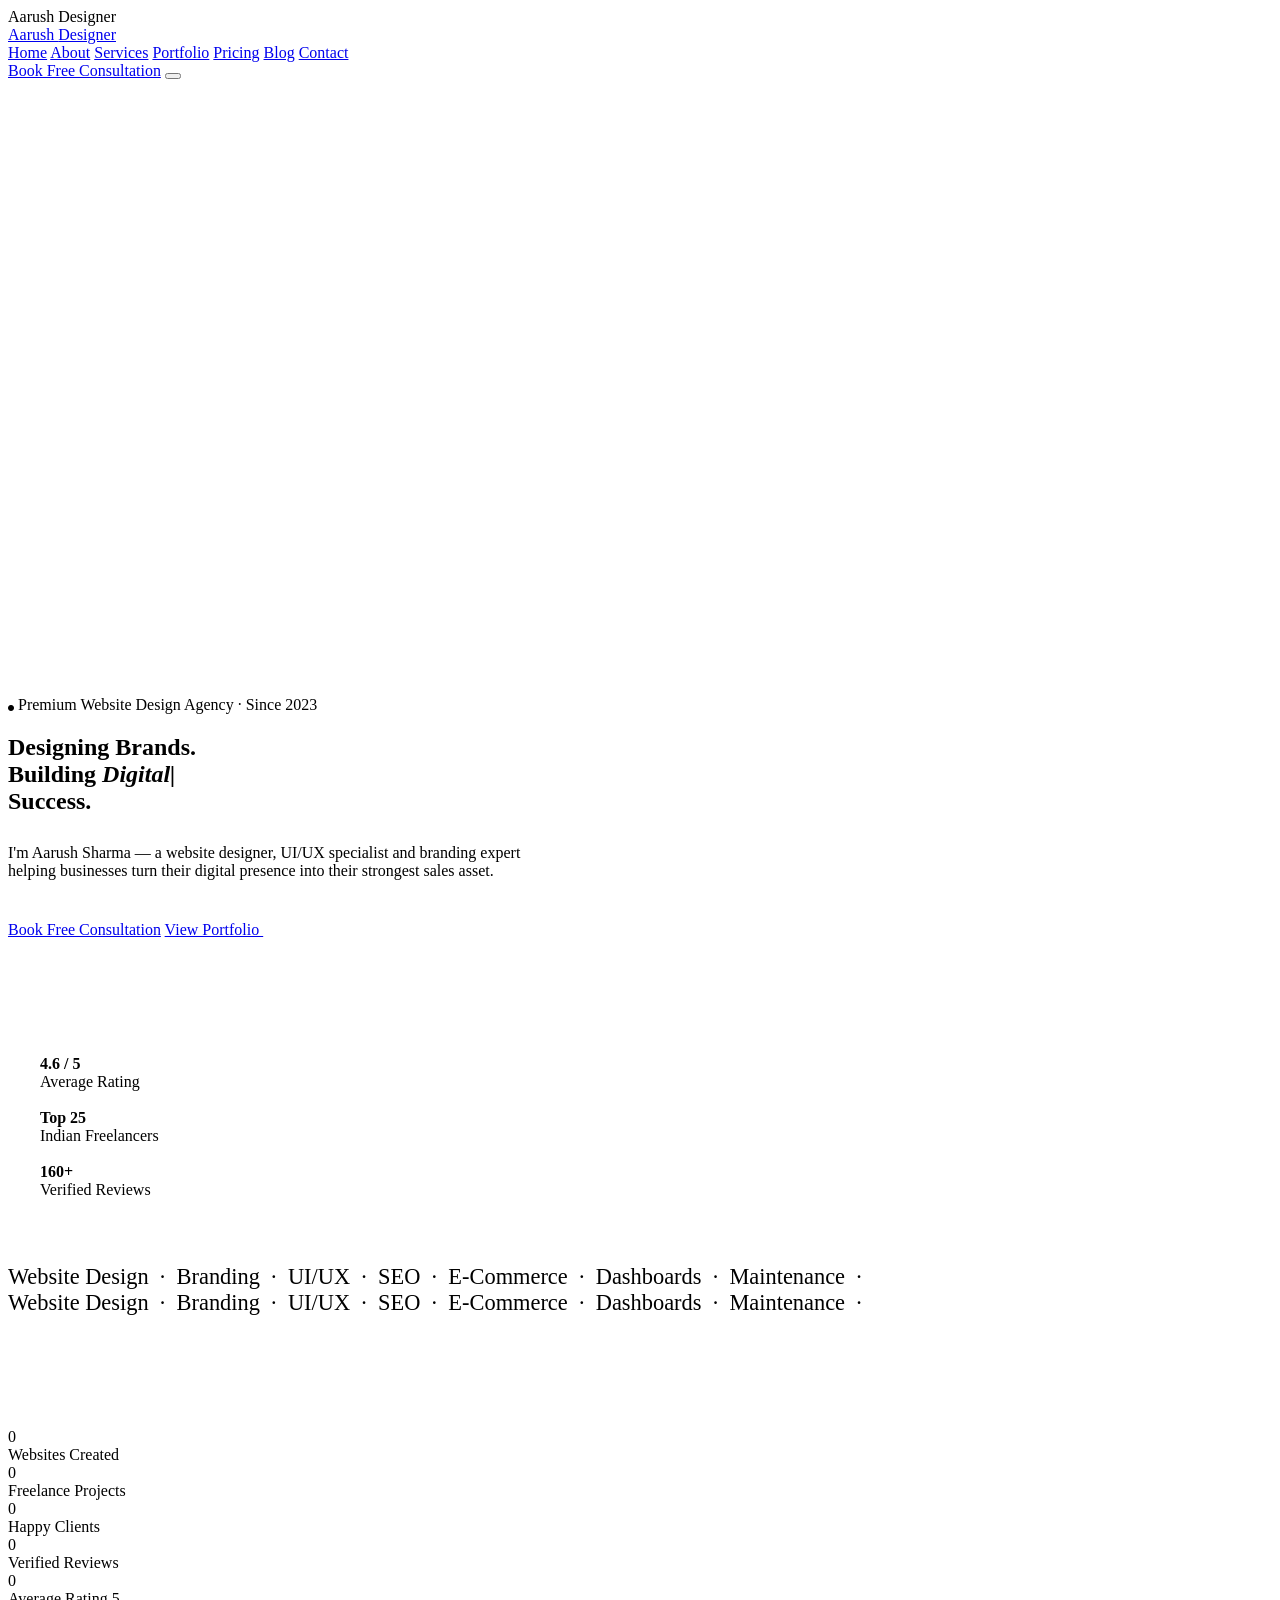
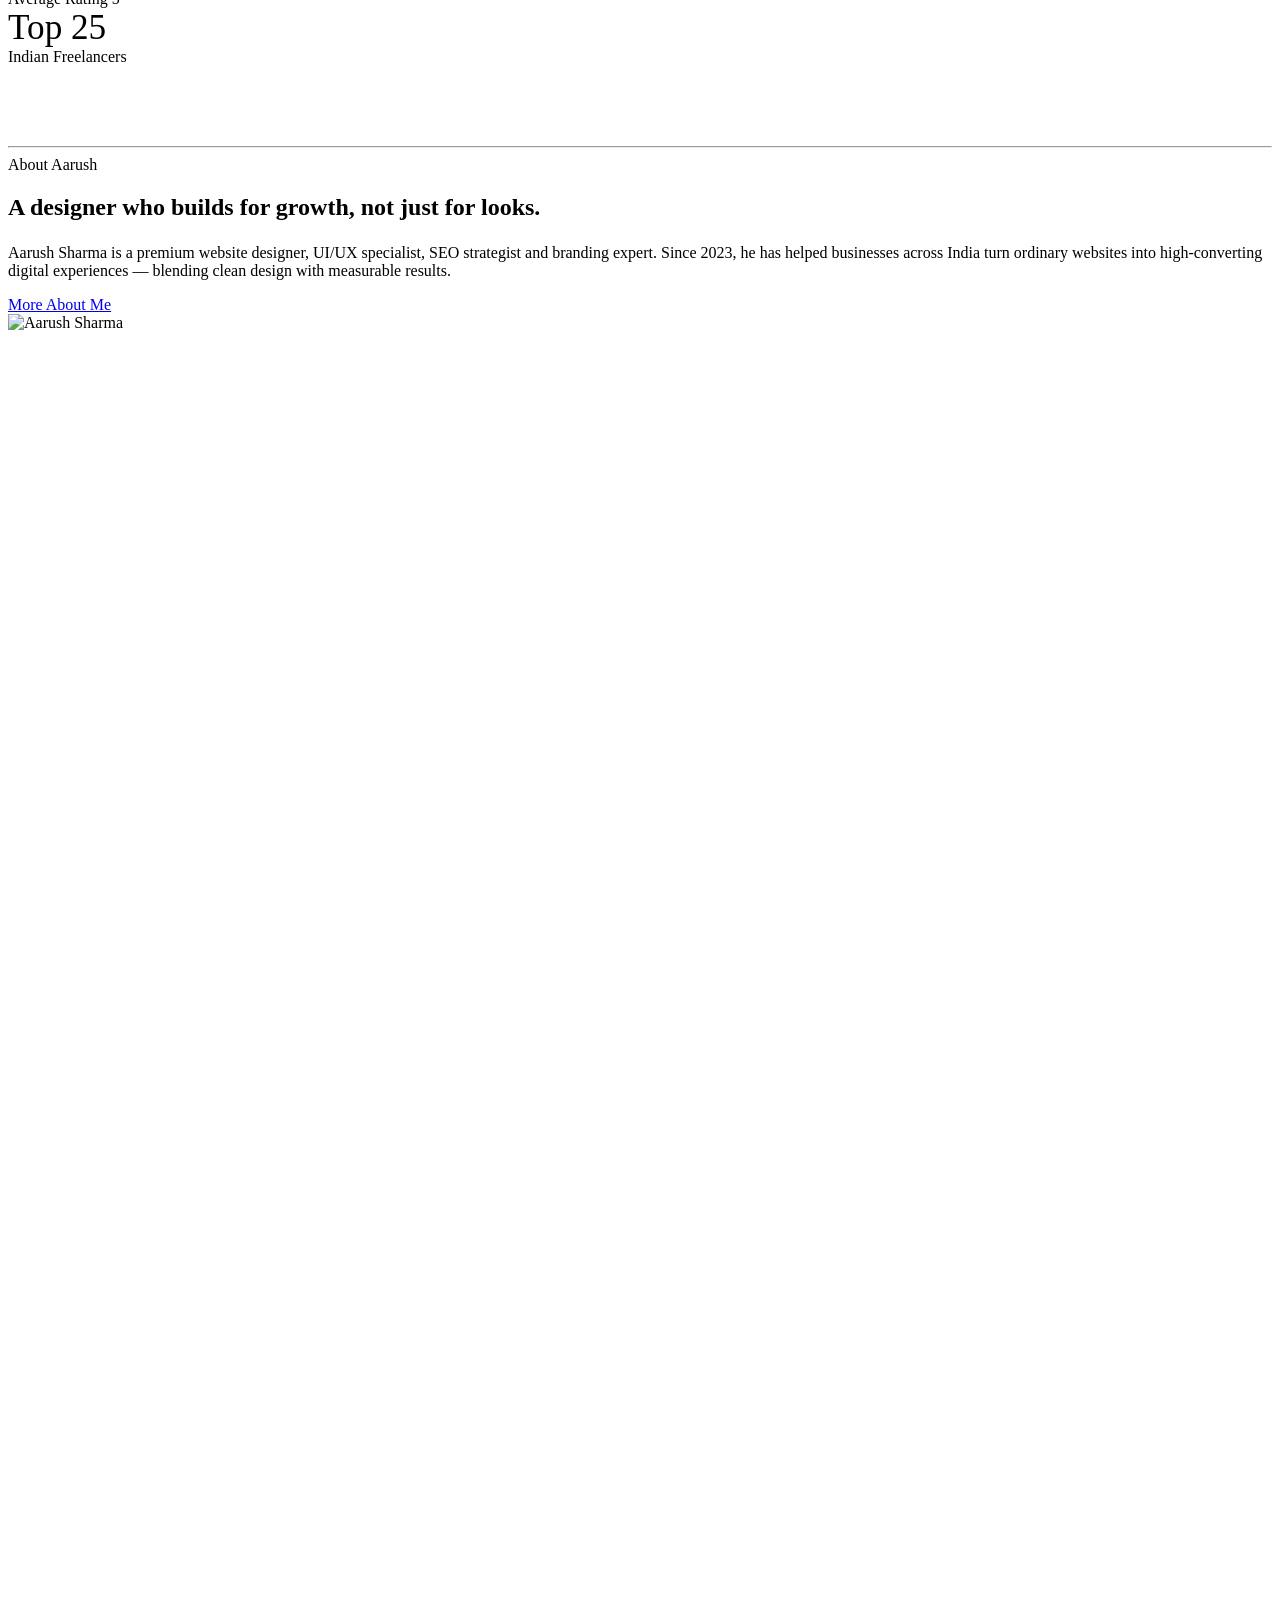
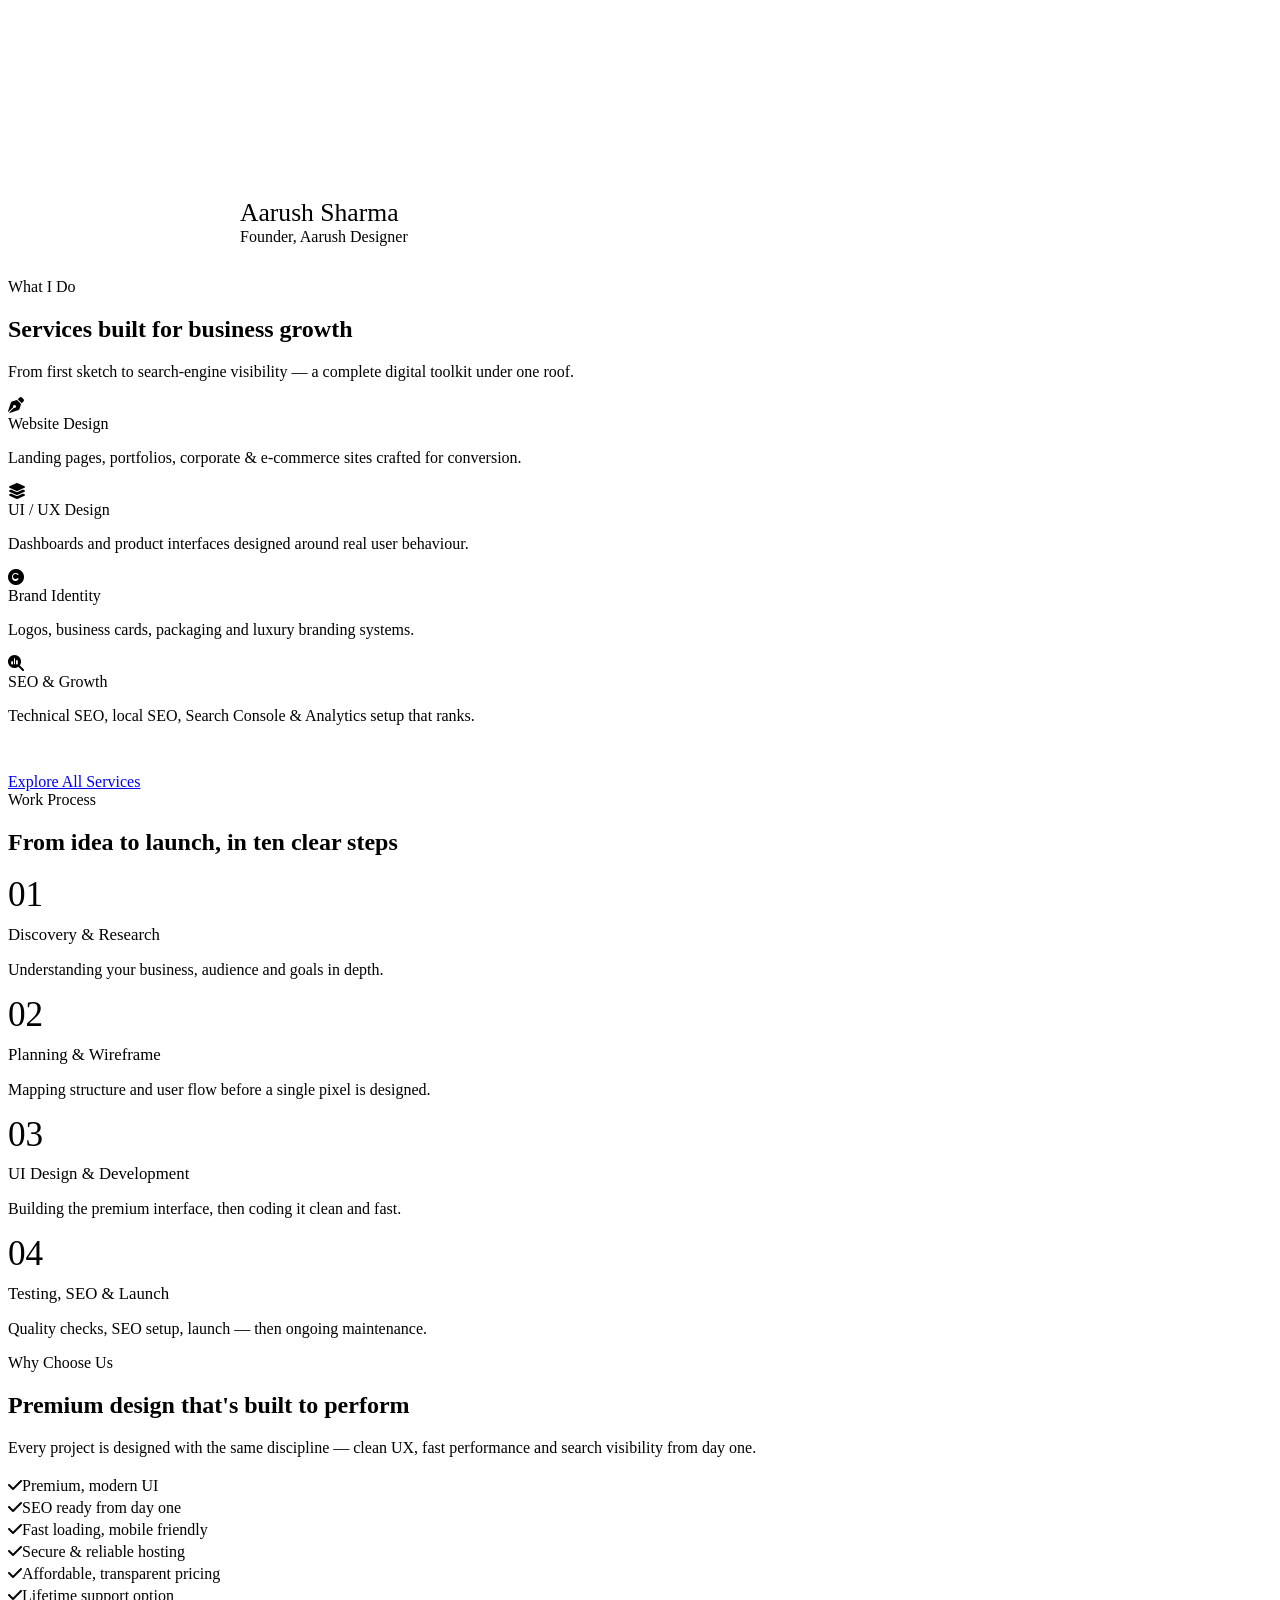
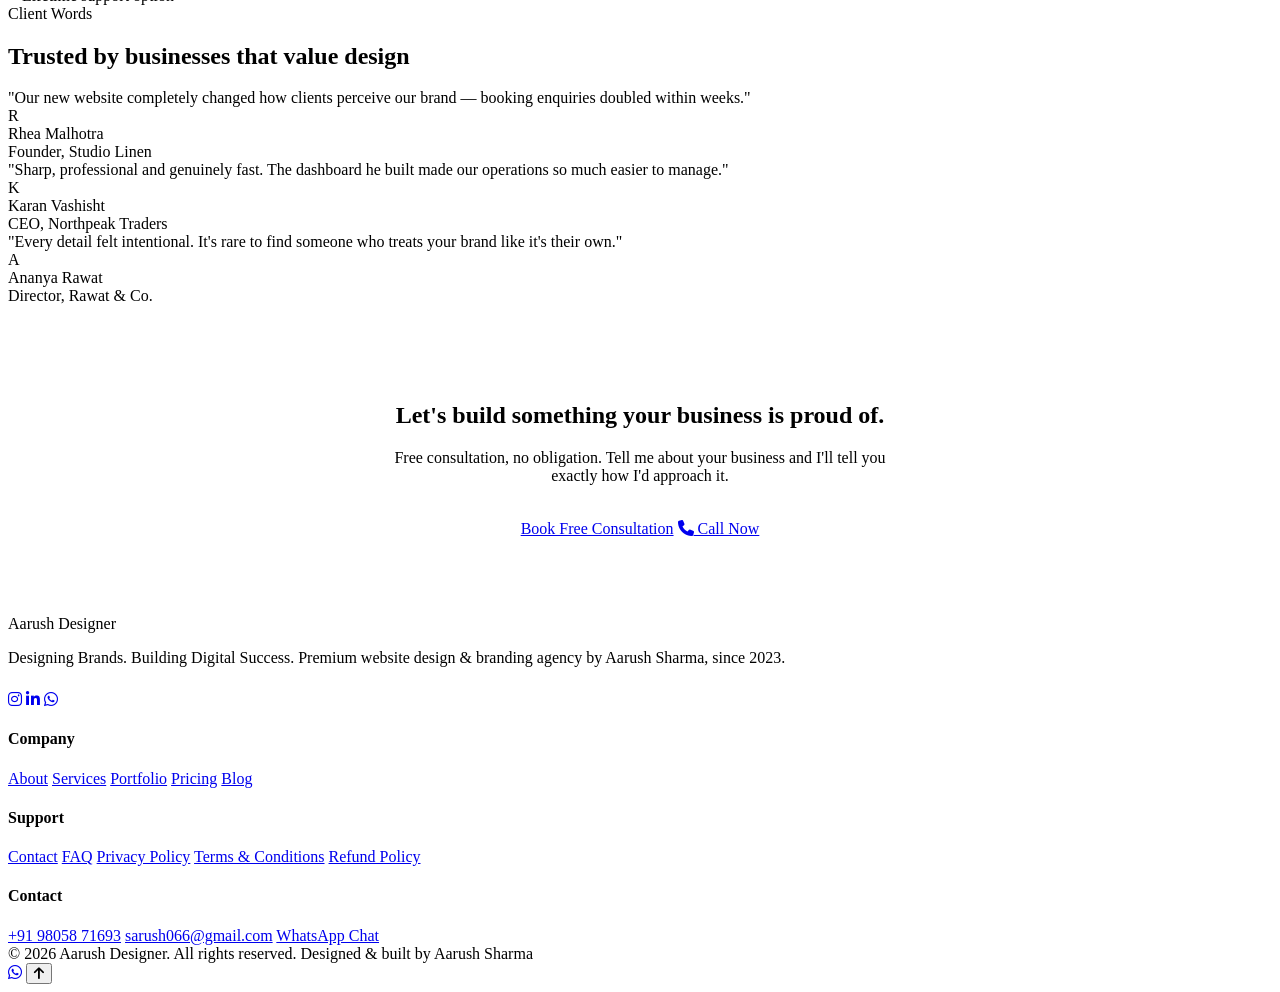
==== index.html @ bd4b7502 "Add files via upload" ====
<!DOCTYPE html>
<html lang="en">
<head>
<meta charset="UTF-8">
<meta name="viewport" content="width=device-width, initial-scale=1.0">
<title>Aarush Designer — Designing Brands. Building Digital Success.</title>
<meta name="description" content="Aarush Designer is a premium website design & branding agency by Aarush Sharma — luxury websites, UI/UX, branding and digital growth for ambitious businesses.">
<meta name="theme-color" content="#050505">

<!-- Open Graph -->
<meta property="og:title" content="Aarush Designer — Premium Website Design Agency">
<meta property="og:description" content="Designing Brands. Building Digital Success.">
<meta property="og:type" content="website">

<!-- Fonts -->
<link rel="preconnect" href="https://fonts.googleapis.com">
<link rel="preconnect" href="https://fonts.gstatic.com" crossorigin>
<link href="https://fonts.googleapis.com/css2?family=Cormorant+Garamond:wght@400;500;600;700&family=Inter:wght@400;500;600;700&display=swap" rel="stylesheet">

<!-- Icons -->
<link rel="stylesheet" href="https://cdnjs.cloudflare.com/ajax/libs/font-awesome/6.5.1/css/all.min.css">

<!-- Styles -->
<link rel="stylesheet" href="assets/css/style.css">
<link rel="stylesheet" href="assets/css/components.css">
<link rel="stylesheet" href="assets/css/animations.css">
</head>
<body>

<!-- Loader -->
<div class="loader" aria-hidden="true">
  <div class="loader__mark">Aarush Designer</div>
  <div class="loader__bar"></div>
</div>

<div class="scroll-progress"></div>
<div class="cursor-dot"></div>
<div class="cursor-ring"></div>

<!-- Navbar -->
<header class="navbar">
  <div class="container navbar__inner">
    <a href="index.html" class="navbar__logo">Aarush <span>Designer</span></a>
    <nav class="navbar__links">
      <a href="index.html#home" class="is-active">Home</a>
      <a href="about.html">About</a>
      <a href="services.html">Services</a>
      <a href="portfolio.html">Portfolio</a>
      <a href="pricing.html">Pricing</a>
      <a href="blog.html">Blog</a>
      <a href="contact.html">Contact</a>
    </nav>
    <div class="navbar__actions">
      <a href="contact.html" class="btn btn-primary btn-sm">Book Free Consultation</a>
      <button class="navbar__toggle" aria-label="Toggle menu"><span></span><span></span><span></span></button>
    </div>
  </div>
</header>

<main>

  <!-- ================= HERO ================= -->
  <section class="section" id="home" style="padding-top: clamp(8rem, 14vw, 11rem); overflow:hidden;">
    <div class="grain"></div>
    <div class="floating-shape" style="width:260px;height:260px;top:12%;right:6%;background:radial-gradient(circle,rgba(255,255,255,0.06),transparent 70%);"></div>
    <div class="floating-shape" style="width:180px;height:180px;bottom:8%;left:4%;background:radial-gradient(circle,rgba(255,255,255,0.05),transparent 70%);animation-delay:2s;"></div>

    <div class="container">
      <div class="eyebrow" data-hero-in><i class="fa-solid fa-circle" style="font-size:6px;"></i> Premium Website Design Agency · Since 2023</div>

      <h1 style="max-width: 900px;" data-hero-in>
        Designing Brands.<br>
        Building <span style="font-style:italic; color:var(--text-secondary);">Digital<span class="typed-cursor">|</span></span><br>
        <span data-typed='["Success.", "Websites.", "Experiences."]'>Success.</span>
      </h1>

      <p class="fs-body-lg" style="max-width: 540px; margin-top: 1.8rem; font-size: var(--fs-body-lg);" data-hero-in>
        I'm Aarush Sharma — a website designer, UI/UX specialist and branding expert helping businesses turn their digital presence into their strongest sales asset.
      </p>

      <div class="flex gap-sm" style="margin-top: 2.6rem; flex-wrap: wrap;" data-hero-in>
        <a href="contact.html" class="btn btn-primary">Book Free Consultation</a>
        <a href="portfolio.html" class="btn btn-outline">View Portfolio <i class="fa-solid fa-arrow-up-right" style="font-size:0.75rem;"></i></a>
      </div>

      <div class="glass" style="margin-top: 4.5rem; padding: 1.6rem 2rem;" data-hero-in>
        <div class="grid grid-3" style="gap: 1rem;">
          <div class="flex" style="gap:0.7rem; align-items:center;">
            <i class="fa-solid fa-star" style="color:#fff;"></i>
            <div><div style="font-weight:600;">4.6 / 5</div><div style="font-size:var(--fs-caption); color:var(--text-muted);">Average Rating</div></div>
          </div>
          <div class="flex" style="gap:0.7rem; align-items:center;">
            <i class="fa-solid fa-medal" style="color:#fff;"></i>
            <div><div style="font-weight:600;">Top 25</div><div style="font-size:var(--fs-caption); color:var(--text-muted);">Indian Freelancers</div></div>
          </div>
          <div class="flex" style="gap:0.7rem; align-items:center;">
            <i class="fa-solid fa-shield-halved" style="color:#fff;"></i>
            <div><div style="font-weight:600;">160+</div><div style="font-size:var(--fs-caption); color:var(--text-muted);">Verified Reviews</div></div>
          </div>
        </div>
      </div>
    </div>
  </section>

  <!-- ================= MARQUEE STRIP ================= -->
  <section style="padding-block: 2.5rem; border-block: 1px solid var(--border-color); overflow:hidden;">
    <div class="marquee">
      <span style="font-family:var(--font-display); font-size:1.4rem; color:var(--text-muted); white-space:nowrap;">Website Design &nbsp;·&nbsp; Branding &nbsp;·&nbsp; UI/UX &nbsp;·&nbsp; SEO &nbsp;·&nbsp; E-Commerce &nbsp;·&nbsp; Dashboards &nbsp;·&nbsp; Maintenance &nbsp;·&nbsp;</span>
      <span style="font-family:var(--font-display); font-size:1.4rem; color:var(--text-muted); white-space:nowrap;">Website Design &nbsp;·&nbsp; Branding &nbsp;·&nbsp; UI/UX &nbsp;·&nbsp; SEO &nbsp;·&nbsp; E-Commerce &nbsp;·&nbsp; Dashboards &nbsp;·&nbsp; Maintenance &nbsp;·&nbsp;</span>
    </div>
  </section>

  <!-- ================= STATS ================= -->
  <section class="section" style="padding-block: 4.5rem;">
    <div class="container">
      <div class="grid grid-6" data-reveal>
        <div class="stat"><div class="stat__num" data-counter="324" data-suffix="+">0</div><div class="stat__label">Websites Created</div></div>
        <div class="stat"><div class="stat__num" data-counter="1000" data-suffix="+">0</div><div class="stat__label">Freelance Projects</div></div>
        <div class="stat"><div class="stat__num" data-counter="542" data-suffix="+">0</div><div class="stat__label">Happy Clients</div></div>
        <div class="stat"><div class="stat__num" data-counter="160" data-suffix="+">0</div><div class="stat__label">Verified Reviews</div></div>
        <div class="stat"><div class="stat__num" data-counter="4.6">0</div><div class="stat__label">Average Rating 5 </div></div>
        <div class="stat"><div class="stat__num" style="font-size:clamp(1.6rem,3vw,2.2rem);">Top 25</div><div class="stat__label">Indian Freelancers</div></div>
      </div>
    </div>
  </section>

  <hr class="divider">

  <!-- ================= ABOUT PREVIEW ================= -->
  <section class="section">
    <div class="container grid grid-2" style="align-items:center; gap: 4rem;">
      <div data-reveal>
        <div class="eyebrow">About Aarush</div>
        <h2>A designer who builds for growth, not just for looks.</h2>
        <p style="margin-top:1.4rem; font-size:var(--fs-body-lg);">
          Aarush Sharma is a premium website designer, UI/UX specialist, SEO strategist and branding expert. Since 2023, he has helped businesses across India turn ordinary websites into high-converting digital experiences — blending clean design with measurable results.
        </p>
        <a href="about.html" class="btn btn-outline" style="margin-top: 2rem;">More About Me</a>
      </div>
      <div class="glass" style="aspect-ratio: 4/5; display:flex; align-items:end; padding:2rem; position:relative; overflow:hidden;" data-reveal data-reveal-delay="1">
  <img src="assets/images/Aarush Sharma.jpg" alt="Aarush Sharma" style="position:absolute; top:0; left:0; width:100%; height:100%; object-fit:cover; z-index:0;">
  <div class="floating-shape" style="width:200px;height:200px;top:10%;left:20%;background:radial-gradient(circle,rgba(255,255,255,0.08),transparent 70%);z-index:1;"></div>
  <div style="position:relative; z-index:2;">
    <div style="font-family:var(--font-display); font-size:1.6rem;">Aarush Sharma</div>
    <div style="color:var(--text-muted); font-size:var(--fs-small);">Founder, Aarush Designer</div>
  </div>
</div>
    </div>
  </section>

  <!-- ================= SERVICES PREVIEW ================= -->
  <section class="section" style="background:var(--bg-secondary);">
    <div class="container">
      <div class="section-head center" data-reveal>
        <div class="eyebrow" style="justify-content:center;">What I Do</div>
        <h2>Services built for business growth</h2>
        <p style="margin-top:1rem;">From first sketch to search-engine visibility — a complete digital toolkit under one roof.</p>
      </div>

      <div class="grid grid-4">
        <div class="card" data-reveal>
          <div class="card__icon"><i class="fa-solid fa-pen-nib"></i></div>
          <div class="card__title">Website Design</div>
          <p class="card__text">Landing pages, portfolios, corporate & e-commerce sites crafted for conversion.</p>
        </div>
        <div class="card" data-reveal data-reveal-delay="1">
          <div class="card__icon"><i class="fa-solid fa-layer-group"></i></div>
          <div class="card__title">UI / UX Design</div>
          <p class="card__text">Dashboards and product interfaces designed around real user behaviour.</p>
        </div>
        <div class="card" data-reveal data-reveal-delay="2">
          <div class="card__icon"><i class="fa-solid fa-copyright"></i></div>
          <div class="card__title">Brand Identity</div>
          <p class="card__text">Logos, business cards, packaging and luxury branding systems.</p>
        </div>
        <div class="card" data-reveal data-reveal-delay="3">
          <div class="card__icon"><i class="fa-solid fa-magnifying-glass-chart"></i></div>
          <div class="card__title">SEO & Growth</div>
          <p class="card__text">Technical SEO, local SEO, Search Console & Analytics setup that ranks.</p>
        </div>
      </div>

      <div class="flex-center" style="margin-top: 3rem;">
        <a href="services.html" class="btn btn-primary">Explore All Services</a>
      </div>
    </div>
  </section>

  <!-- ================= PROCESS ================= -->
  <section class="section">
    <div class="container">
      <div class="section-head" data-reveal>
        <div class="eyebrow">Work Process</div>
        <h2>From idea to launch, in ten clear steps</h2>
      </div>
      <div class="grid grid-4">
        <div data-reveal>
          <div style="font-family:var(--font-display); font-size:2.2rem; color:var(--text-muted);">01</div>
          <div class="card__title" style="font-size:1.05rem; margin-top:0.6rem;">Discovery & Research</div>
          <p class="card__text">Understanding your business, audience and goals in depth.</p>
        </div>
        <div data-reveal data-reveal-delay="1">
          <div style="font-family:var(--font-display); font-size:2.2rem; color:var(--text-muted);">02</div>
          <div class="card__title" style="font-size:1.05rem; margin-top:0.6rem;">Planning & Wireframe</div>
          <p class="card__text">Mapping structure and user flow before a single pixel is designed.</p>
        </div>
        <div data-reveal data-reveal-delay="2">
          <div style="font-family:var(--font-display); font-size:2.2rem; color:var(--text-muted);">03</div>
          <div class="card__title" style="font-size:1.05rem; margin-top:0.6rem;">UI Design & Development</div>
          <p class="card__text">Building the premium interface, then coding it clean and fast.</p>
        </div>
        <div data-reveal data-reveal-delay="3">
          <div style="font-family:var(--font-display); font-size:2.2rem; color:var(--text-muted);">04</div>
          <div class="card__title" style="font-size:1.05rem; margin-top:0.6rem;">Testing, SEO & Launch</div>
          <p class="card__text">Quality checks, SEO setup, launch — then ongoing maintenance.</p>
        </div>
      </div>
    </div>
  </section>

  <!-- ================= WHY CHOOSE US ================= -->
  <section class="section" style="background:var(--bg-secondary);">
    <div class="container grid grid-2" style="gap: 4rem; align-items:center;">
      <div data-reveal>
        <div class="eyebrow">Why Choose Us</div>
        <h2>Premium design that's built to perform</h2>
        <p style="margin-top:1.2rem;">Every project is designed with the same discipline — clean UX, fast performance and search visibility from day one.</p>
      </div>
      <div class="grid grid-2" data-reveal data-reveal-delay="1">
        <div class="flex gap-sm" style="align-items:flex-start;"><i class="fa-solid fa-check" style="margin-top:4px;"></i><span style="font-size:var(--fs-small); color:var(--text-secondary);">Premium, modern UI</span></div>
        <div class="flex gap-sm" style="align-items:flex-start;"><i class="fa-solid fa-check" style="margin-top:4px;"></i><span style="font-size:var(--fs-small); color:var(--text-secondary);">SEO ready from day one</span></div>
        <div class="flex gap-sm" style="align-items:flex-start;"><i class="fa-solid fa-check" style="margin-top:4px;"></i><span style="font-size:var(--fs-small); color:var(--text-secondary);">Fast loading, mobile friendly</span></div>
        <div class="flex gap-sm" style="align-items:flex-start;"><i class="fa-solid fa-check" style="margin-top:4px;"></i><span style="font-size:var(--fs-small); color:var(--text-secondary);">Secure & reliable hosting</span></div>
        <div class="flex gap-sm" style="align-items:flex-start;"><i class="fa-solid fa-check" style="margin-top:4px;"></i><span style="font-size:var(--fs-small); color:var(--text-secondary);">Affordable, transparent pricing</span></div>
        <div class="flex gap-sm" style="align-items:flex-start;"><i class="fa-solid fa-check" style="margin-top:4px;"></i><span style="font-size:var(--fs-small); color:var(--text-secondary);">Lifetime support option</span></div>
      </div>
    </div>
  </section>

  <!-- ================= TESTIMONIALS ================= -->
  <section class="section">
    <div class="container">
      <div class="section-head center" data-reveal>
        <div class="eyebrow" style="justify-content:center;">Client Words</div>
        <h2>Trusted by businesses that value design</h2>
      </div>
      <div class="grid grid-3">
        <div class="card testimonial-card" data-reveal>
          <div class="testimonial-card__quote">"Our new website completely changed how clients perceive our brand — booking enquiries doubled within weeks."</div>
          <div class="testimonial-card__author">
            <div class="testimonial-card__avatar">R</div>
            <div><div class="testimonial-card__name">Rhea Malhotra</div><div class="testimonial-card__role">Founder, Studio Linen</div></div>
          </div>
        </div>
        <div class="card testimonial-card" data-reveal data-reveal-delay="1">
          <div class="testimonial-card__quote">"Sharp, professional and genuinely fast. The dashboard he built made our operations so much easier to manage."</div>
          <div class="testimonial-card__author">
            <div class="testimonial-card__avatar">K</div>
            <div><div class="testimonial-card__name">Karan Vashisht</div><div class="testimonial-card__role">CEO, Northpeak Traders</div></div>
          </div>
        </div>
        <div class="card testimonial-card" data-reveal data-reveal-delay="2">
          <div class="testimonial-card__quote">"Every detail felt intentional. It's rare to find someone who treats your brand like it's their own."</div>
          <div class="testimonial-card__author">
            <div class="testimonial-card__avatar">A</div>
            <div><div class="testimonial-card__name">Ananya Rawat</div><div class="testimonial-card__role">Director, Rawat & Co.</div></div>
          </div>
        </div>
      </div>
    </div>
  </section>

  <!-- ================= CTA ================= -->
  <section class="section">
    <div class="container">
      <div class="glass" style="padding: clamp(2.5rem, 6vw, 5rem); text-align:center;" data-reveal>
        <h2 style="max-width:700px; margin-inline:auto;">Let's build something your business is proud of.</h2>
        <p style="max-width:520px; margin: 1.2rem auto 0;">Free consultation, no obligation. Tell me about your business and I'll tell you exactly how I'd approach it.</p>
        <div class="flex-center gap-sm" style="margin-top: 2.2rem; flex-wrap:wrap;">
          <a href="contact.html" class="btn btn-primary">Book Free Consultation</a>
          <a href="tel:+919805871693" class="btn btn-outline"><i class="fa-solid fa-phone"></i> Call Now</a>
        </div>
      </div>
    </div>
  </section>

</main>

<!-- ================= FOOTER ================= -->
<footer class="footer">
  <div class="container">
    <div class="footer__grid">
      <div>
        <div class="footer__brand">Aarush Designer</div>
        <p class="footer__desc">Designing Brands. Building Digital Success. Premium website design & branding agency by Aarush Sharma, since 2023.</p>
        <div class="footer__social" style="margin-top:1.5rem;">
          <a href="#" aria-label="Instagram"><i class="fa-brands fa-instagram"></i></a>
          <a href="#" aria-label="LinkedIn"><i class="fa-brands fa-linkedin-in"></i></a>
          <a href="https://wa.me/919805871693" aria-label="WhatsApp"><i class="fa-brands fa-whatsapp"></i></a>
        </div>
      </div>
      <div>
        <h4>Company</h4>
        <div class="footer__links">
          <a href="about.html">About</a>
          <a href="services.html">Services</a>
          <a href="portfolio.html">Portfolio</a>
          <a href="pricing.html">Pricing</a>
          <a href="blog.html">Blog</a>
        </div>
      </div>
      <div>
        <h4>Support</h4>
        <div class="footer__links">
          <a href="contact.html">Contact</a>
          <a href="faq.html">FAQ</a>
          <a href="privacy-policy.html">Privacy Policy</a>
          <a href="terms-conditions.html">Terms & Conditions</a>
          <a href="refund-policy.html">Refund Policy</a>
        </div>
      </div>
      <div>
        <h4>Contact</h4>
        <div class="footer__links">
          <a href="tel:+919805871693">+91 98058 71693</a>
          <a href="mailto:sarush066@gmail.com">sarush066@gmail.com</a>
          <a href="https://wa.me/919805871693">WhatsApp Chat</a>
        </div>
      </div>
    </div>
    <div class="footer__bottom">
      <span>© 2026 Aarush Designer. All rights reserved.</span>
      <span>Designed & built by Aarush Sharma</span>
    </div>
  </div>
</footer>

<a href="https://wa.me/919805871693" class="float-whatsapp" aria-label="Chat on WhatsApp"><i class="fa-brands fa-whatsapp"></i></a>
<button class="back-to-top" aria-label="Back to top"><i class="fa-solid fa-arrow-up"></i></button>

<script src="assets/js/main.js"></script>
<script src="assets/js/animations.js"></script>
</body>
</html>
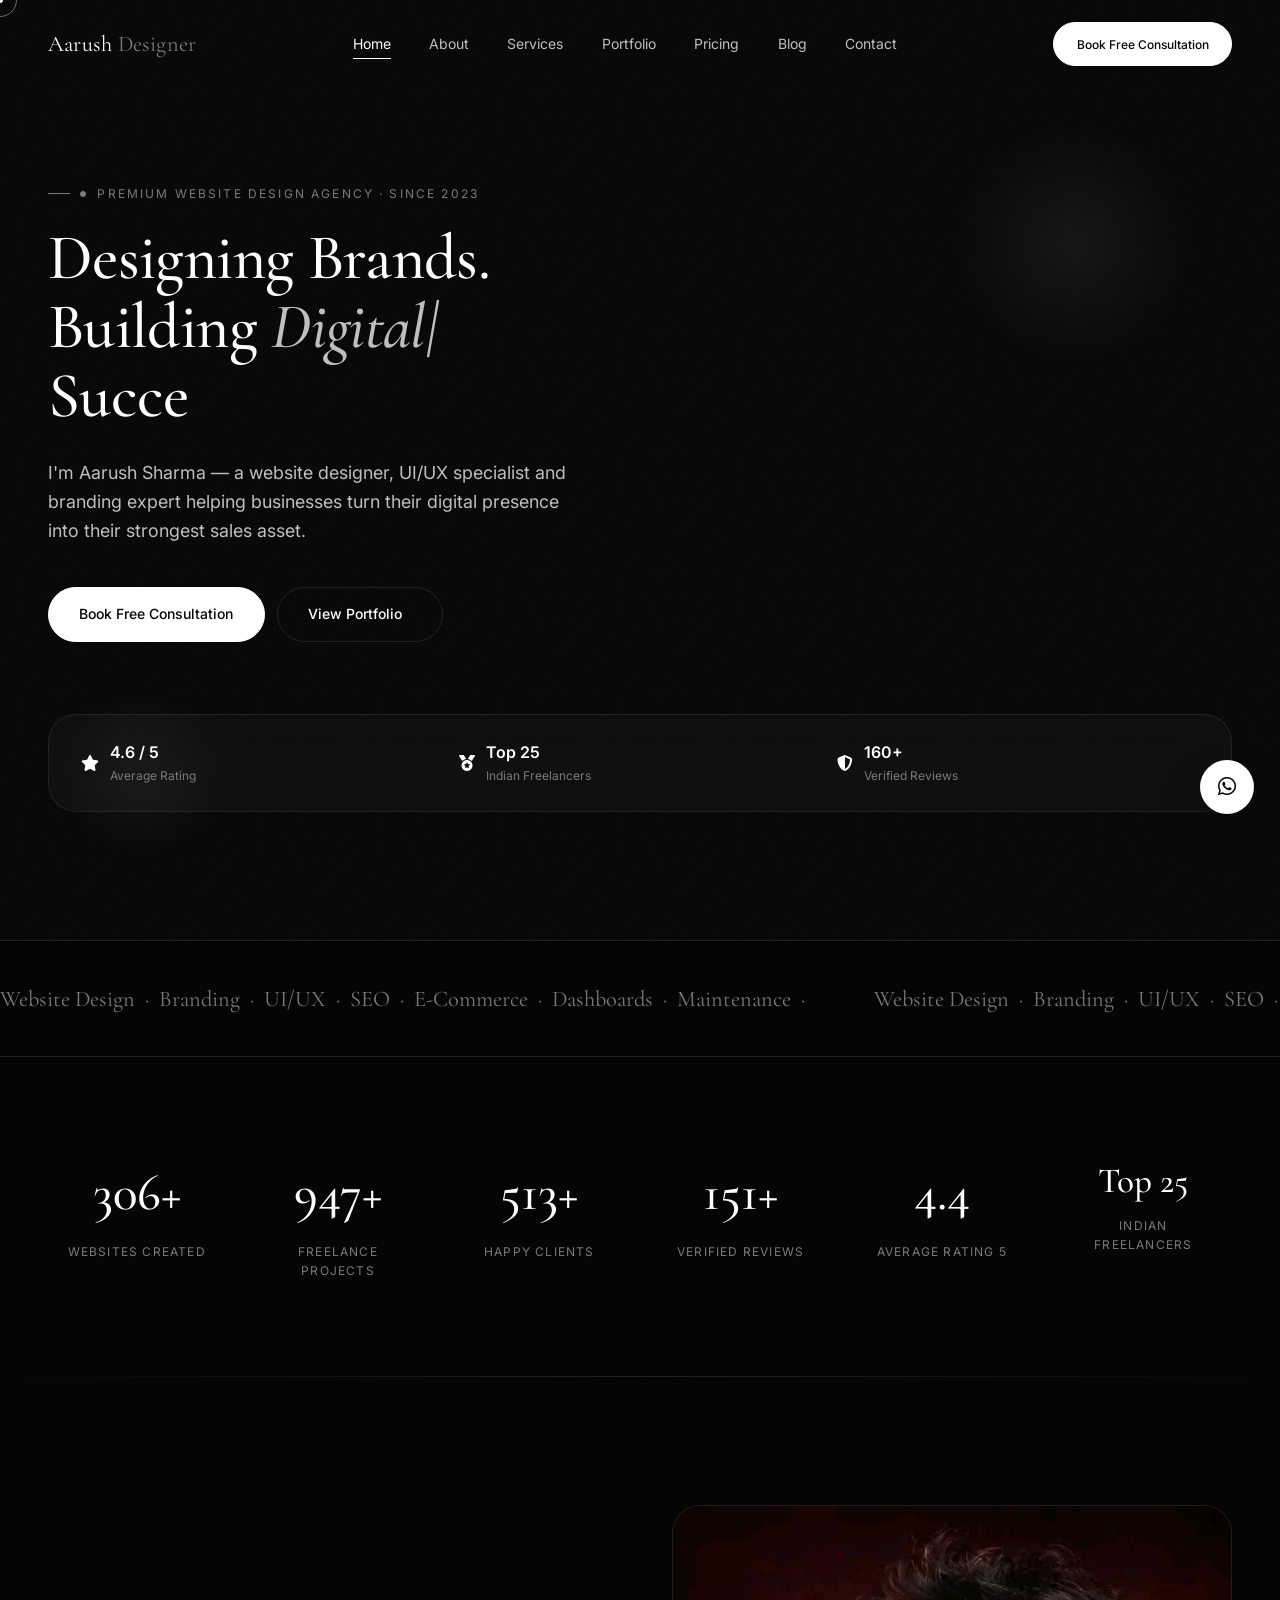
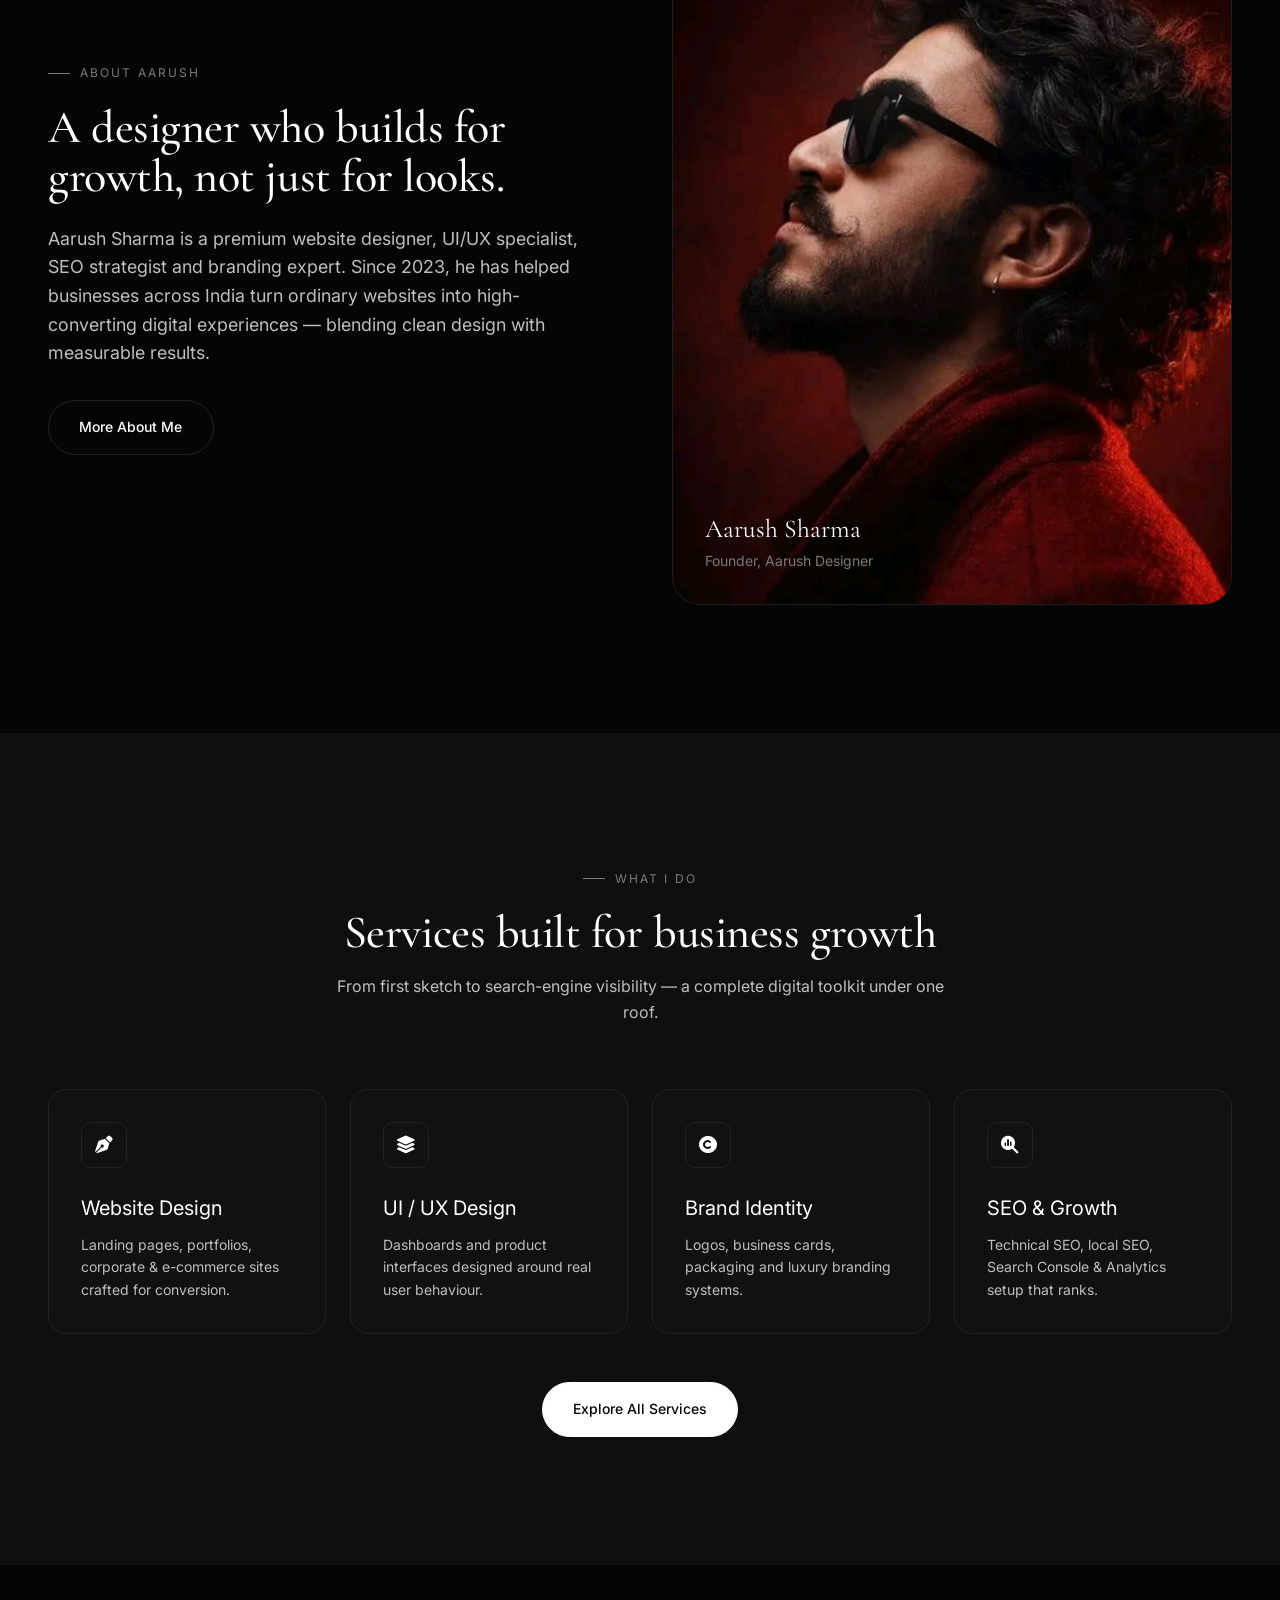
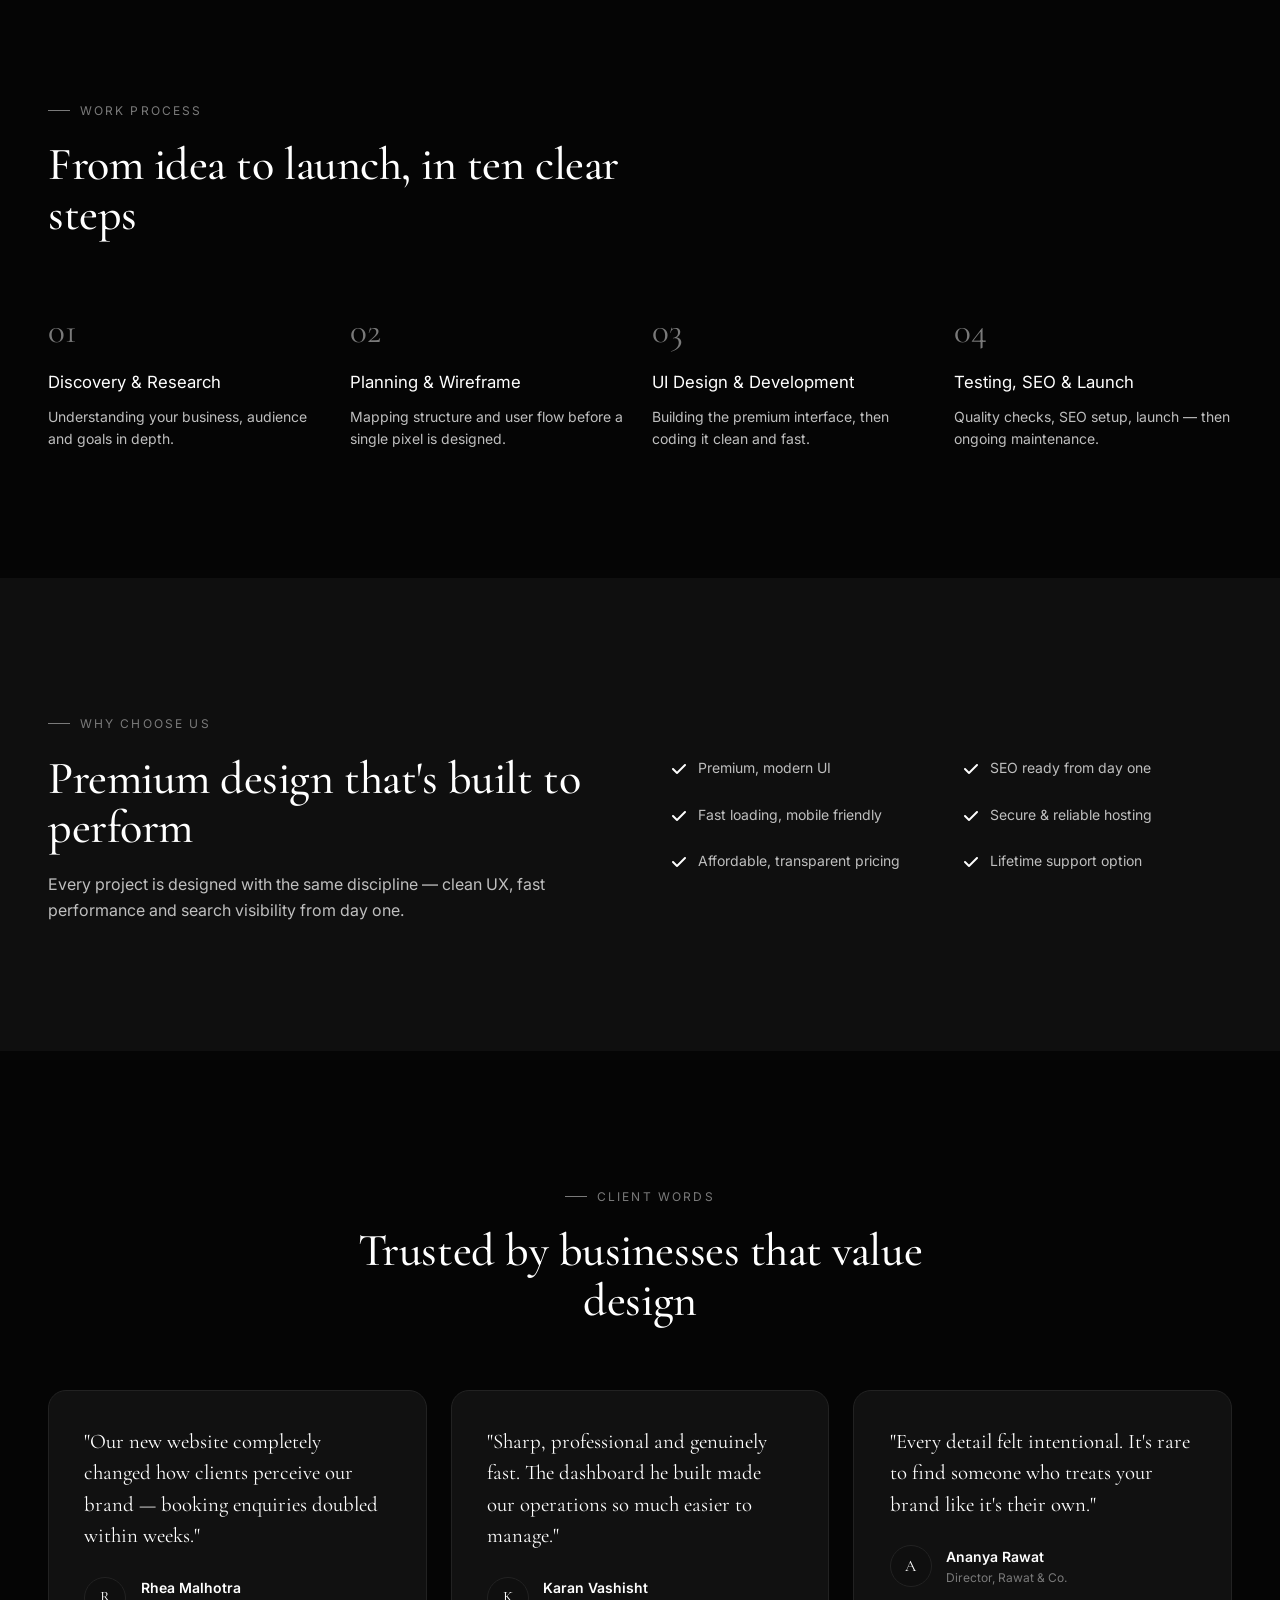
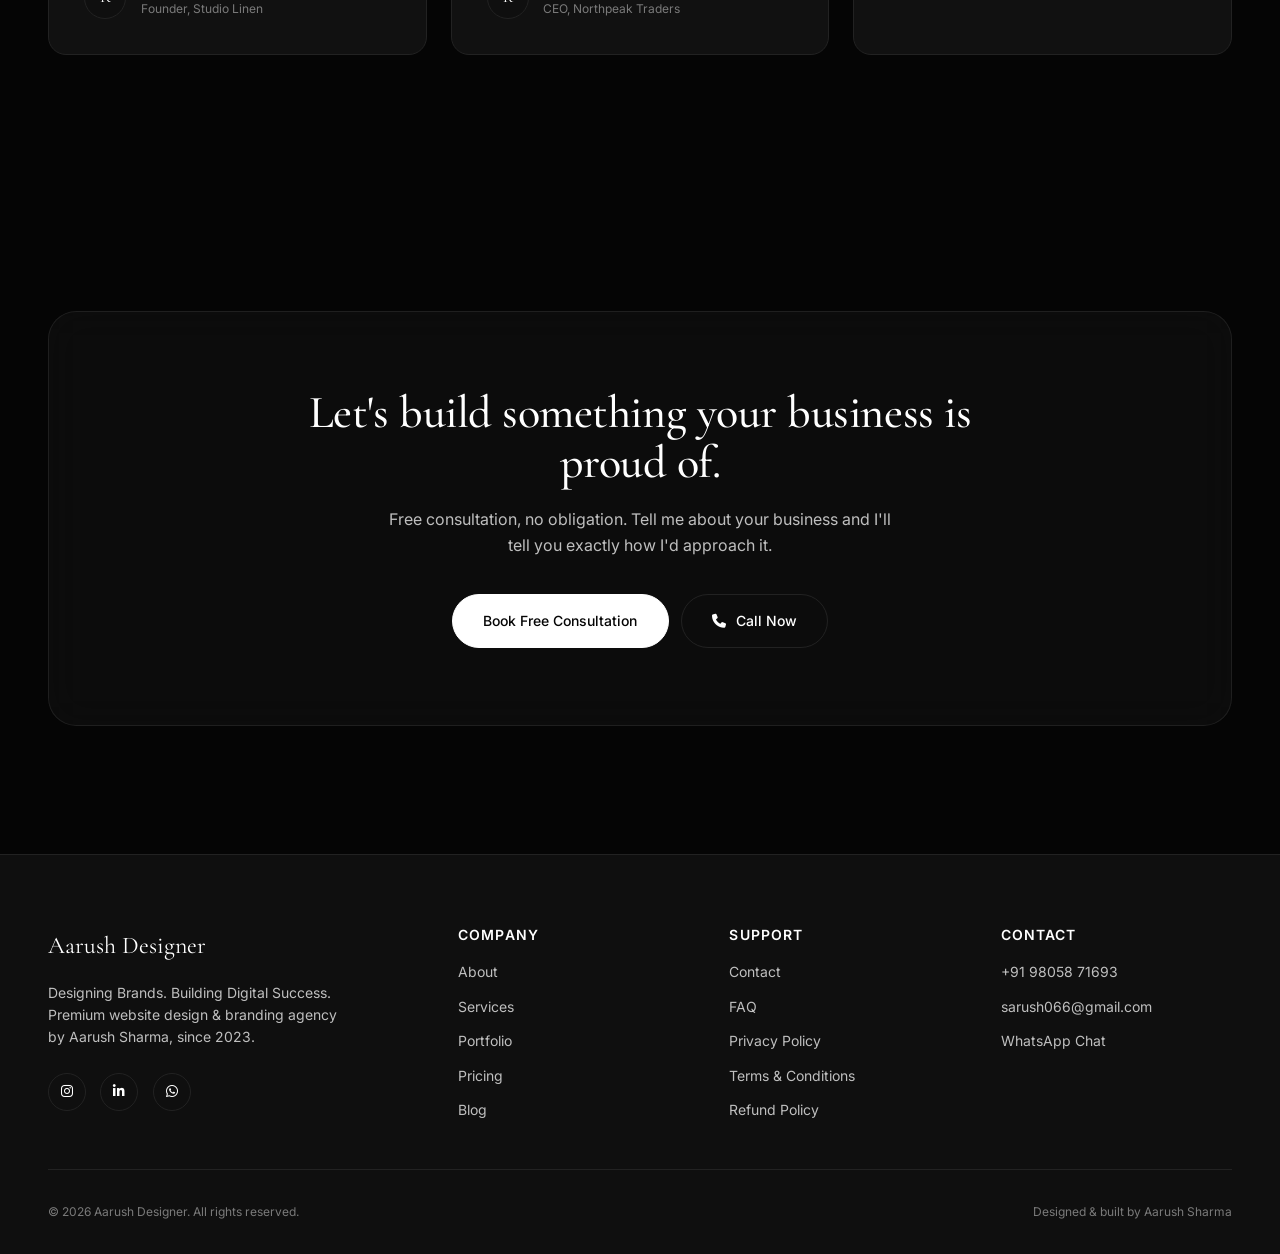
==== commit f55a240a: "Update index.html" ====
--- a/index.html
+++ b/index.html
@@ -25,6 +25,7 @@
 <link rel="stylesheet" href="assets/css/components.css">
 <link rel="stylesheet" href="assets/css/animations.css">
 </head>
+  <meta name="google-site-verification" content="1yyUdY1KPFRiqrOYAH3J220BqxfYKRrV9Hf6EBFjlWc" />
 <body>
 
 <!-- Loader -->
@@ -341,4 +342,4 @@
 <script src="assets/js/main.js"></script>
 <script src="assets/js/animations.js"></script>
 </body>
-</html>+</html>
--- a/assets/css/style.css
+++ b/assets/css/style.css
@@ -0,0 +1,151 @@
+/* ============================================================
+   AARUSH DESIGNER — GLOBAL FOUNDATION
+   Design tokens, reset, typography, layout primitives
+   ============================================================ */
+
+:root {
+  /* Colors — locked luxury black/white/grey palette */
+  --bg-primary: #050505;
+  --bg-secondary: #0F0F0F;
+  --bg-card: #111111;
+  --bg-card-hover: #161616;
+  --text-primary: #FFFFFF;
+  --text-secondary: #BFBFBF;
+  --text-muted: #7A7A7A;
+  --border-color: #222222;
+  --border-hover: #3A3A3A;
+  --accent: #FFFFFF;
+
+  /* Typography */
+  --font-display: 'Cormorant Garamond', 'Georgia', serif;
+  --font-body: 'Inter', -apple-system, BlinkMacSystemFont, sans-serif;
+
+  /* Type scale (fluid) */
+  --fs-hero: clamp(3rem, 7vw, 7rem);
+  --fs-h1: clamp(2.4rem, 5vw, 4.5rem);
+  --fs-h2: clamp(2rem, 3.6vw, 3.2rem);
+  --fs-h3: clamp(1.4rem, 2.2vw, 1.9rem);
+  --fs-body-lg: clamp(1.05rem, 1.4vw, 1.25rem);
+  --fs-body: 1rem;
+  --fs-small: 0.875rem;
+  --fs-caption: 0.75rem;
+
+  /* Spacing */
+  --space-section: clamp(5rem, 10vw, 9rem);
+  --space-container: clamp(1.25rem, 5vw, 3rem);
+  --max-width: 1320px;
+
+  /* Effects */
+  --radius-sm: 10px;
+  --radius-md: 18px;
+  --radius-lg: 28px;
+  --radius-full: 999px;
+  --shadow-soft: 0 20px 60px -20px rgba(0,0,0,0.6);
+  --shadow-glow: 0 0 0 1px rgba(255,255,255,0.06), 0 30px 80px -30px rgba(255,255,255,0.08);
+  --transition-base: 0.5s cubic-bezier(0.16, 1, 0.3, 1);
+  --transition-fast: 0.25s cubic-bezier(0.16, 1, 0.3, 1);
+}
+
+/* ---------- Reset ---------- */
+*, *::before, *::after { box-sizing: border-box; margin: 0; padding: 0; }
+
+html { scroll-behavior: smooth; -webkit-text-size-adjust: 100%; }
+
+@media (prefers-reduced-motion: reduce) {
+  html { scroll-behavior: auto; }
+  *, *::before, *::after {
+    animation-duration: 0.01ms !important;
+    animation-iteration-count: 1 !important;
+    transition-duration: 0.01ms !important;
+    scroll-behavior: auto !important;
+  }
+}
+
+body {
+  background: var(--bg-primary);
+  color: var(--text-primary);
+  font-family: var(--font-body);
+  font-size: var(--fs-body);
+  line-height: 1.6;
+  overflow-x: hidden;
+  -webkit-font-smoothing: antialiased;
+  -moz-osx-font-smoothing: grayscale;
+}
+
+img, picture, video, canvas, svg { display: block; max-width: 100%; }
+a { color: inherit; text-decoration: none; }
+ul, ol { list-style: none; }
+button { font: inherit; color: inherit; background: none; border: none; cursor: pointer; }
+input, textarea, select { font: inherit; color: inherit; }
+
+a:focus-visible, button:focus-visible, input:focus-visible, textarea:focus-visible {
+  outline: 1.5px solid var(--text-primary);
+  outline-offset: 3px;
+  border-radius: 4px;
+}
+
+/* ---------- Typography ---------- */
+h1, h2, h3, h4 {
+  font-family: var(--font-display);
+  font-weight: 500;
+  line-height: 1.08;
+  letter-spacing: -0.01em;
+  color: var(--text-primary);
+}
+
+h1 { font-size: var(--fs-h1); }
+h2 { font-size: var(--fs-h2); }
+h3 { font-size: var(--fs-h3); }
+p { color: var(--text-secondary); }
+
+.eyebrow {
+  display: inline-flex;
+  align-items: center;
+  gap: 0.6rem;
+  font-family: var(--font-body);
+  font-size: var(--fs-caption);
+  letter-spacing: 0.18em;
+  text-transform: uppercase;
+  color: var(--text-muted);
+  margin-bottom: 1.25rem;
+}
+.eyebrow::before { content: ''; width: 22px; height: 1px; background: var(--text-muted); }
+
+/* ---------- Layout ---------- */
+.container { max-width: var(--max-width); margin-inline: auto; padding-inline: var(--space-container); }
+.section { padding-block: var(--space-section); position: relative; }
+.section-head { max-width: 640px; margin-bottom: clamp(2.5rem, 5vw, 4rem); }
+.section-head.center { margin-inline: auto; text-align: center; }
+
+.grid { display: grid; gap: 1.5rem; }
+.grid-2 { grid-template-columns: repeat(2, 1fr); }
+.grid-3 { grid-template-columns: repeat(3, 1fr); }
+.grid-4 { grid-template-columns: repeat(4, 1fr); }
+.grid-6 { grid-template-columns: repeat(6, 1fr); }
+
+@media (max-width: 1024px) {
+  .grid-4 { grid-template-columns: repeat(2, 1fr); }
+  .grid-6 { grid-template-columns: repeat(3, 1fr); }
+  .grid-3 { grid-template-columns: repeat(2, 1fr); }
+}
+@media (max-width: 640px) {
+  .grid-2, .grid-3, .grid-4, .grid-6 { grid-template-columns: 1fr; }
+}
+
+.flex { display: flex; }
+.flex-center { display: flex; align-items: center; justify-content: center; }
+.flex-between { display: flex; align-items: center; justify-content: space-between; }
+.gap-sm { gap: 0.75rem; }
+.gap-md { gap: 1.5rem; }
+
+.divider {
+  height: 1px; width: 100%;
+  background: linear-gradient(90deg, transparent, var(--border-color), transparent);
+  border: none;
+}
+
+::selection { background: #FFFFFF; color: #000000; }
+::-webkit-scrollbar { width: 10px; }
+::-webkit-scrollbar-track { background: var(--bg-primary); }
+::-webkit-scrollbar-thumb { background: var(--border-color); border-radius: 10px; }
+::-webkit-scrollbar-thumb:hover { background: var(--border-hover); }
--- a/assets/css/components.css
+++ b/assets/css/components.css
@@ -0,0 +1,250 @@
+/* ============================================================
+   COMPONENTS — navbar, buttons, cards, footer, floating UI
+   ============================================================ */
+
+/* ---------- Loading Screen ---------- */
+.loader {
+  position: fixed; inset: 0; z-index: 9999;
+  background: var(--bg-primary);
+  display: flex; align-items: center; justify-content: center;
+  flex-direction: column; gap: 1.25rem;
+  transition: opacity 0.7s ease, visibility 0.7s ease;
+}
+.loader.is-hidden { opacity: 0; visibility: hidden; pointer-events: none; }
+.loader__mark {
+  font-family: var(--font-display);
+  font-size: 2.2rem;
+  letter-spacing: 0.02em;
+  opacity: 0;
+  animation: loaderFade 1.4s ease forwards;
+}
+.loader__bar {
+  width: 160px; height: 1px; background: var(--border-color);
+  position: relative; overflow: hidden;
+}
+.loader__bar::after {
+  content: ''; position: absolute; inset: 0; width: 40%;
+  background: var(--text-primary);
+  animation: loaderSlide 1.1s ease-in-out infinite;
+}
+@keyframes loaderFade { to { opacity: 1; } }
+@keyframes loaderSlide {
+  0% { transform: translateX(-100%); }
+  100% { transform: translateX(350%); }
+}
+
+/* ---------- Scroll progress ---------- */
+.scroll-progress {
+  position: fixed; top: 0; left: 0; height: 2px;
+  background: var(--text-primary);
+  z-index: 9998; width: 0%;
+  transition: width 0.1s linear;
+}
+
+/* ---------- Custom cursor (desktop only) ---------- */
+.cursor-dot, .cursor-ring {
+  position: fixed; top: 0; left: 0;
+  pointer-events: none; z-index: 9997;
+  border-radius: 50%;
+  transform: translate(-50%, -50%);
+  will-change: transform;
+}
+.cursor-dot { width: 6px; height: 6px; background: #fff; }
+.cursor-ring {
+  width: 34px; height: 34px;
+  border: 1px solid rgba(255,255,255,0.4);
+  transition: width 0.25s ease, height 0.25s ease, border-color 0.25s ease, background 0.25s ease;
+}
+.cursor-ring.is-active { width: 54px; height: 54px; background: rgba(255,255,255,0.06); border-color: rgba(255,255,255,0.7); }
+@media (hover: none), (pointer: coarse) { .cursor-dot, .cursor-ring { display: none; } }
+
+/* ---------- Navbar ---------- */
+.navbar {
+  position: fixed; top: 0; left: 0; right: 0; z-index: 900;
+  padding: 1.4rem 0;
+  transition: padding var(--transition-base), background var(--transition-base), border-color var(--transition-base);
+  border-bottom: 1px solid transparent;
+}
+.navbar.is-scrolled {
+  padding: 0.85rem 0;
+  background: rgba(5,5,5,0.72);
+  backdrop-filter: blur(16px) saturate(140%);
+  -webkit-backdrop-filter: blur(16px) saturate(140%);
+  border-bottom: 1px solid var(--border-color);
+}
+.navbar__inner { display: flex; align-items: center; justify-content: space-between; }
+.navbar__logo { font-family: var(--font-display); font-size: 1.4rem; letter-spacing: 0.01em; }
+.navbar__logo span { color: var(--text-muted); }
+
+.navbar__links { display: flex; align-items: center; gap: 2.4rem; }
+.navbar__links a {
+  font-size: var(--fs-small); color: var(--text-secondary);
+  position: relative; padding-block: 4px;
+  transition: color var(--transition-fast);
+}
+.navbar__links a::after {
+  content: ''; position: absolute; left: 0; bottom: 0;
+  width: 0; height: 1px; background: var(--text-primary);
+  transition: width var(--transition-fast);
+}
+.navbar__links a:hover, .navbar__links a.is-active { color: var(--text-primary); }
+.navbar__links a:hover::after, .navbar__links a.is-active::after { width: 100%; }
+
+.navbar__actions { display: flex; align-items: center; gap: 1rem; }
+.navbar__toggle { display: none; flex-direction: column; gap: 5px; width: 26px; z-index: 950; }
+.navbar__toggle span { display: block; height: 1px; background: #fff; transition: var(--transition-fast); }
+
+@media (max-width: 900px) {
+  .navbar__links {
+    position: fixed; inset: 0 0 0 30%;
+    background: #060606;
+    border-left: 1px solid var(--border-color);
+    flex-direction: column; justify-content: center; align-items: flex-start;
+    padding: 2rem;
+    transform: translateX(100%);
+    transition: transform var(--transition-base);
+  }
+  .navbar__links.is-open { transform: translateX(0); }
+  .navbar__toggle { display: flex; }
+  .navbar__toggle.is-open span:nth-child(1) { transform: translateY(6px) rotate(45deg); }
+  .navbar__toggle.is-open span:nth-child(2) { opacity: 0; }
+  .navbar__toggle.is-open span:nth-child(3) { transform: translateY(-6px) rotate(-45deg); }
+}
+
+/* ---------- Buttons ---------- */
+.btn {
+  display: inline-flex; align-items: center; justify-content: center; gap: 0.6rem;
+  padding: 0.95rem 1.9rem;
+  font-size: var(--fs-small); font-weight: 500;
+  border-radius: var(--radius-full);
+  border: 1px solid var(--border-color);
+  transition: transform var(--transition-fast), border-color var(--transition-fast), background var(--transition-fast), color var(--transition-fast);
+  white-space: nowrap;
+}
+.btn-primary { background: #fff; color: #050505; border-color: #fff; }
+.btn-primary:hover { transform: translateY(-2px); box-shadow: 0 12px 30px -8px rgba(255,255,255,0.35); }
+.btn-outline { background: transparent; color: var(--text-primary); }
+.btn-outline:hover { border-color: var(--text-primary); background: rgba(255,255,255,0.04); transform: translateY(-2px); }
+.btn-sm { padding: 0.7rem 1.4rem; font-size: var(--fs-caption); }
+.btn-block { width: 100%; }
+
+/* ---------- Glass panel ---------- */
+.glass {
+  background: rgba(255,255,255,0.03);
+  border: 1px solid rgba(255,255,255,0.08);
+  backdrop-filter: blur(20px);
+  -webkit-backdrop-filter: blur(20px);
+  border-radius: var(--radius-lg);
+}
+
+/* ---------- Cards ---------- */
+.card {
+  background: var(--bg-card);
+  border: 1px solid var(--border-color);
+  border-radius: var(--radius-md);
+  padding: 2rem;
+  transition: border-color var(--transition-base), transform var(--transition-base), background var(--transition-base);
+}
+.card:hover { border-color: var(--border-hover); background: var(--bg-card-hover); transform: translateY(-6px); }
+.card__icon {
+  width: 46px; height: 46px; border-radius: var(--radius-sm);
+  display: flex; align-items: center; justify-content: center;
+  border: 1px solid var(--border-color);
+  margin-bottom: 1.5rem; font-size: 1.1rem;
+}
+.card__title { font-size: 1.25rem; margin-bottom: 0.6rem; }
+.card__text { font-size: var(--fs-small); }
+
+/* ---------- Stats ---------- */
+.stat { text-align: center; padding: 1.5rem 1rem; }
+.stat__num {
+  font-family: var(--font-display);
+  font-size: clamp(2.2rem, 4vw, 3.4rem);
+  font-weight: 500;
+}
+.stat__label { font-size: var(--fs-caption); color: var(--text-muted); text-transform: uppercase; letter-spacing: 0.1em; margin-top: 0.4rem; }
+
+/* ---------- Testimonial ---------- */
+.testimonial-card { padding: 2.2rem; }
+.testimonial-card__quote { font-family: var(--font-display); font-size: 1.3rem; line-height: 1.5; color: var(--text-primary); margin-bottom: 1.6rem; }
+.testimonial-card__author { display: flex; align-items: center; gap: 0.9rem; }
+.testimonial-card__avatar {
+  width: 42px; height: 42px; border-radius: 50%;
+  background: var(--bg-secondary); border: 1px solid var(--border-color);
+  display: flex; align-items: center; justify-content: center;
+  font-family: var(--font-display); font-size: 1rem;
+}
+.testimonial-card__name { font-size: var(--fs-small); font-weight: 600; }
+.testimonial-card__role { font-size: var(--fs-caption); color: var(--text-muted); }
+
+/* ---------- Footer ---------- */
+.footer { border-top: 1px solid var(--border-color); padding-block: 4.5rem 2rem; background: var(--bg-secondary); }
+.footer__grid { display: grid; grid-template-columns: 1.6fr 1fr 1fr 1fr; gap: 2.5rem; margin-bottom: 3rem; }
+.footer__brand { font-family: var(--font-display); font-size: 1.5rem; margin-bottom: 1rem; }
+.footer__desc { font-size: var(--fs-small); max-width: 300px; }
+.footer h4 { font-family: var(--font-body); font-size: var(--fs-small); text-transform: uppercase; letter-spacing: 0.08em; color: var(--text-primary); margin-bottom: 1.2rem; font-weight: 600; }
+.footer__links { display: flex; flex-direction: column; gap: 0.75rem; }
+.footer__links a { font-size: var(--fs-small); color: var(--text-secondary); transition: color var(--transition-fast); }
+.footer__links a:hover { color: var(--text-primary); }
+.footer__bottom { display: flex; align-items: center; justify-content: space-between; flex-wrap: wrap; gap: 1rem; padding-top: 2rem; border-top: 1px solid var(--border-color); font-size: var(--fs-caption); color: var(--text-muted); }
+.footer__social { display: flex; gap: 0.9rem; }
+.footer__social a {
+  width: 38px; height: 38px; border-radius: 50%; border: 1px solid var(--border-color);
+  display: flex; align-items: center; justify-content: center; font-size: 0.85rem;
+  transition: var(--transition-fast);
+}
+.footer__social a:hover { border-color: var(--text-primary); background: rgba(255,255,255,0.05); }
+
+@media (max-width: 900px) {
+  .footer__grid { grid-template-columns: 1fr 1fr; }
+}
+@media (max-width: 560px) {
+  .footer__grid { grid-template-columns: 1fr; }
+  .footer__bottom { flex-direction: column; align-items: flex-start; }
+}
+
+/* ---------- Floating WhatsApp ---------- */
+.float-whatsapp {
+  position: fixed; bottom: 5.4rem; right: 1.6rem; z-index: 850;
+  width: 54px; height: 54px; border-radius: 50%;
+  background: #fff; color: #050505;
+  display: flex; align-items: center; justify-content: center;
+  font-size: 1.3rem; box-shadow: var(--shadow-soft);
+  transition: transform var(--transition-fast);
+}
+.float-whatsapp:hover { transform: scale(1.08); }
+
+/* ---------- Back to top ---------- */
+.back-to-top {
+  position: fixed; bottom: 1.6rem; right: 1.6rem; z-index: 850;
+  width: 44px; height: 44px; border-radius: 50%;
+  border: 1px solid var(--border-color); background: var(--bg-card);
+  display: flex; align-items: center; justify-content: center;
+  opacity: 0; visibility: hidden; transform: translateY(10px);
+  transition: var(--transition-fast);
+}
+.back-to-top.is-visible { opacity: 1; visibility: visible; transform: translateY(0); }
+.back-to-top:hover { border-color: var(--text-primary); }
+
+/* ---------- Badge / tag ---------- */
+.badge {
+  display: inline-flex; align-items: center; gap: 0.4rem;
+  padding: 0.45rem 0.9rem; border-radius: var(--radius-full);
+  border: 1px solid var(--border-color); font-size: var(--fs-caption);
+  color: var(--text-secondary);
+}
+.badge__dot { width: 6px; height: 6px; border-radius: 50%; background: #fff; }
+
+/* ---------- Form elements ---------- */
+.field { margin-bottom: 1.3rem; }
+.field label { display: block; font-size: var(--fs-caption); color: var(--text-muted); text-transform: uppercase; letter-spacing: 0.08em; margin-bottom: 0.6rem; }
+.field input, .field textarea {
+  width: 100%; background: var(--bg-card); border: 1px solid var(--border-color);
+  border-radius: var(--radius-sm); padding: 0.9rem 1.1rem; color: var(--text-primary);
+  transition: border-color var(--transition-fast);
+}
+.field input:focus, .field textarea:focus { border-color: var(--border-hover); outline: none; }
+.field textarea { resize: vertical; min-height: 130px; }
+.field.has-error input, .field.has-error textarea { border-color: #8a4a4a; }
+.field__error { font-size: var(--fs-caption); color: #c47a7a; margin-top: 0.4rem; display: none; }
+.field.has-error .field__error { display: block; }
--- a/assets/css/animations.css
+++ b/assets/css/animations.css
@@ -0,0 +1,74 @@
+/* ============================================================
+   ANIMATIONS — reveal, hover, ambient motion
+   ============================================================ */
+
+/* Fade-up reveal (paired with IntersectionObserver in main.js) */
+[data-reveal] {
+  opacity: 0;
+  transform: translateY(28px);
+  transition: opacity 0.9s cubic-bezier(0.16,1,0.3,1), transform 0.9s cubic-bezier(0.16,1,0.3,1);
+}
+[data-reveal].is-visible { opacity: 1; transform: translateY(0); }
+[data-reveal="fade"] { transform: none; }
+[data-reveal-delay="1"] { transition-delay: 0.1s; }
+[data-reveal-delay="2"] { transition-delay: 0.2s; }
+[data-reveal-delay="3"] { transition-delay: 0.3s; }
+[data-reveal-delay="4"] { transition-delay: 0.4s; }
+
+/* Hero ambient grain */
+.grain {
+  position: absolute; inset: 0;
+  pointer-events: none;
+  opacity: 0.045;
+  background-image: url("data:image/svg+xml,%3Csvg xmlns='http://www.w3.org/2000/svg' width='120' height='120'%3E%3Cfilter id='n'%3E%3CfeTurbulence type='fractalNoise' baseFrequency='0.9' numOctaves='2' stitchTiles='stitch'/%3E%3C/filter%3E%3Crect width='100%25' height='100%25' filter='url(%23n)'/%3E%3C/svg%3E");
+}
+
+/* Floating glass shapes in hero */
+.floating-shape {
+  position: absolute;
+  border-radius: 50%;
+  filter: blur(1px);
+  animation: floatY 9s ease-in-out infinite;
+}
+@keyframes floatY {
+  0%, 100% { transform: translateY(0) translateX(0); }
+  50% { transform: translateY(-22px) translateX(10px); }
+}
+
+/* Rotating typed text caret */
+.typed-cursor { display: inline-block; margin-left: 2px; animation: blink 0.9s step-end infinite; }
+@keyframes blink { 50% { opacity: 0; } }
+
+/* Marquee for client strip */
+.marquee {
+  display: flex; width: max-content;
+  animation: marqueeScroll 28s linear infinite;
+  gap: 4rem;
+}
+.marquee:hover { animation-play-state: paused; }
+@keyframes marqueeScroll {
+  from { transform: translateX(0); }
+  to { transform: translateX(-50%); }
+}
+
+/* Counter number pop */
+.stat__num.is-counting { animation: numPop 0.4s ease; }
+@keyframes numPop { from { opacity: 0.4; } to { opacity: 1; } }
+
+/* Page transition overlay */
+.page-transition {
+  position: fixed; inset: 0; z-index: 9996;
+  background: var(--bg-primary);
+  transform: translateY(100%);
+  pointer-events: none;
+}
+.page-transition.is-active { animation: pageOut 0.6s cubic-bezier(0.76,0,0.24,1) forwards; }
+@keyframes pageOut {
+  0% { transform: translateY(100%); }
+  50% { transform: translateY(0%); }
+  100% { transform: translateY(-100%); }
+}
+
+@media (prefers-reduced-motion: reduce) {
+  .floating-shape, .marquee { animation: none; }
+}
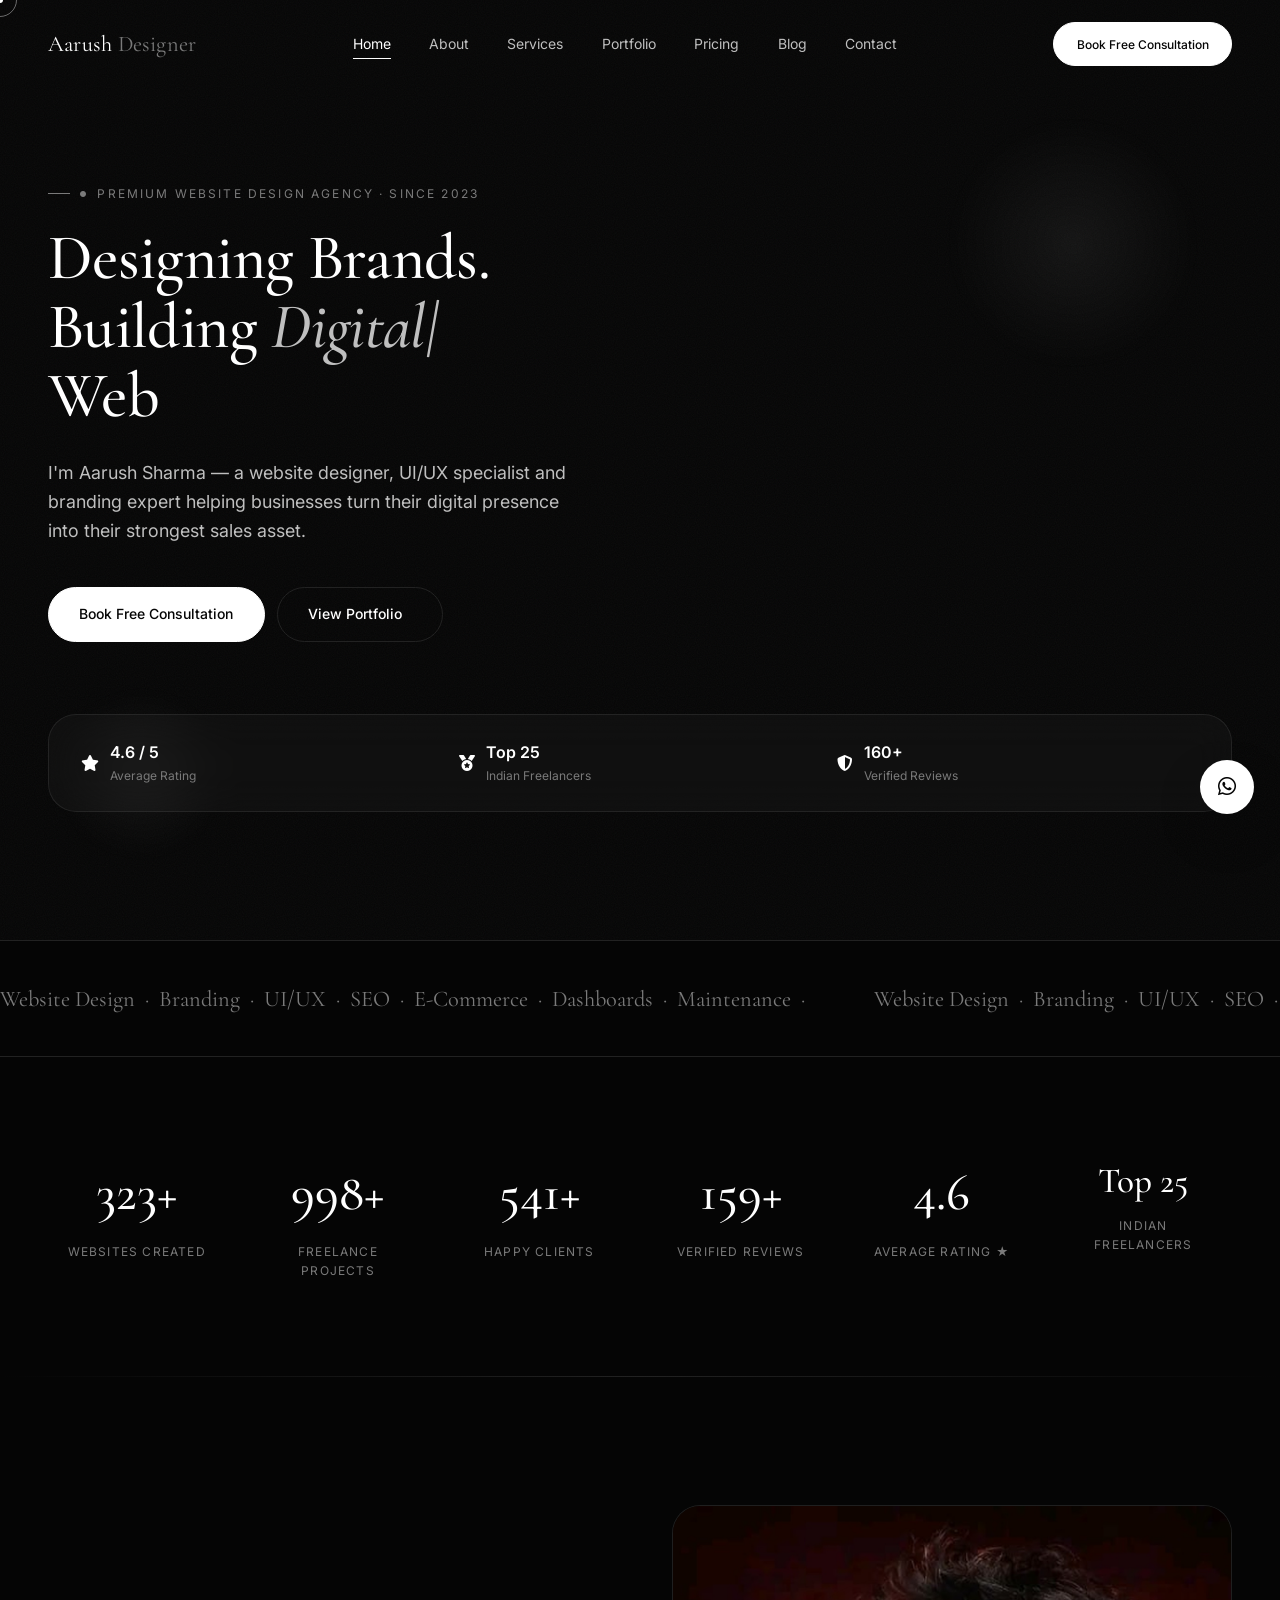
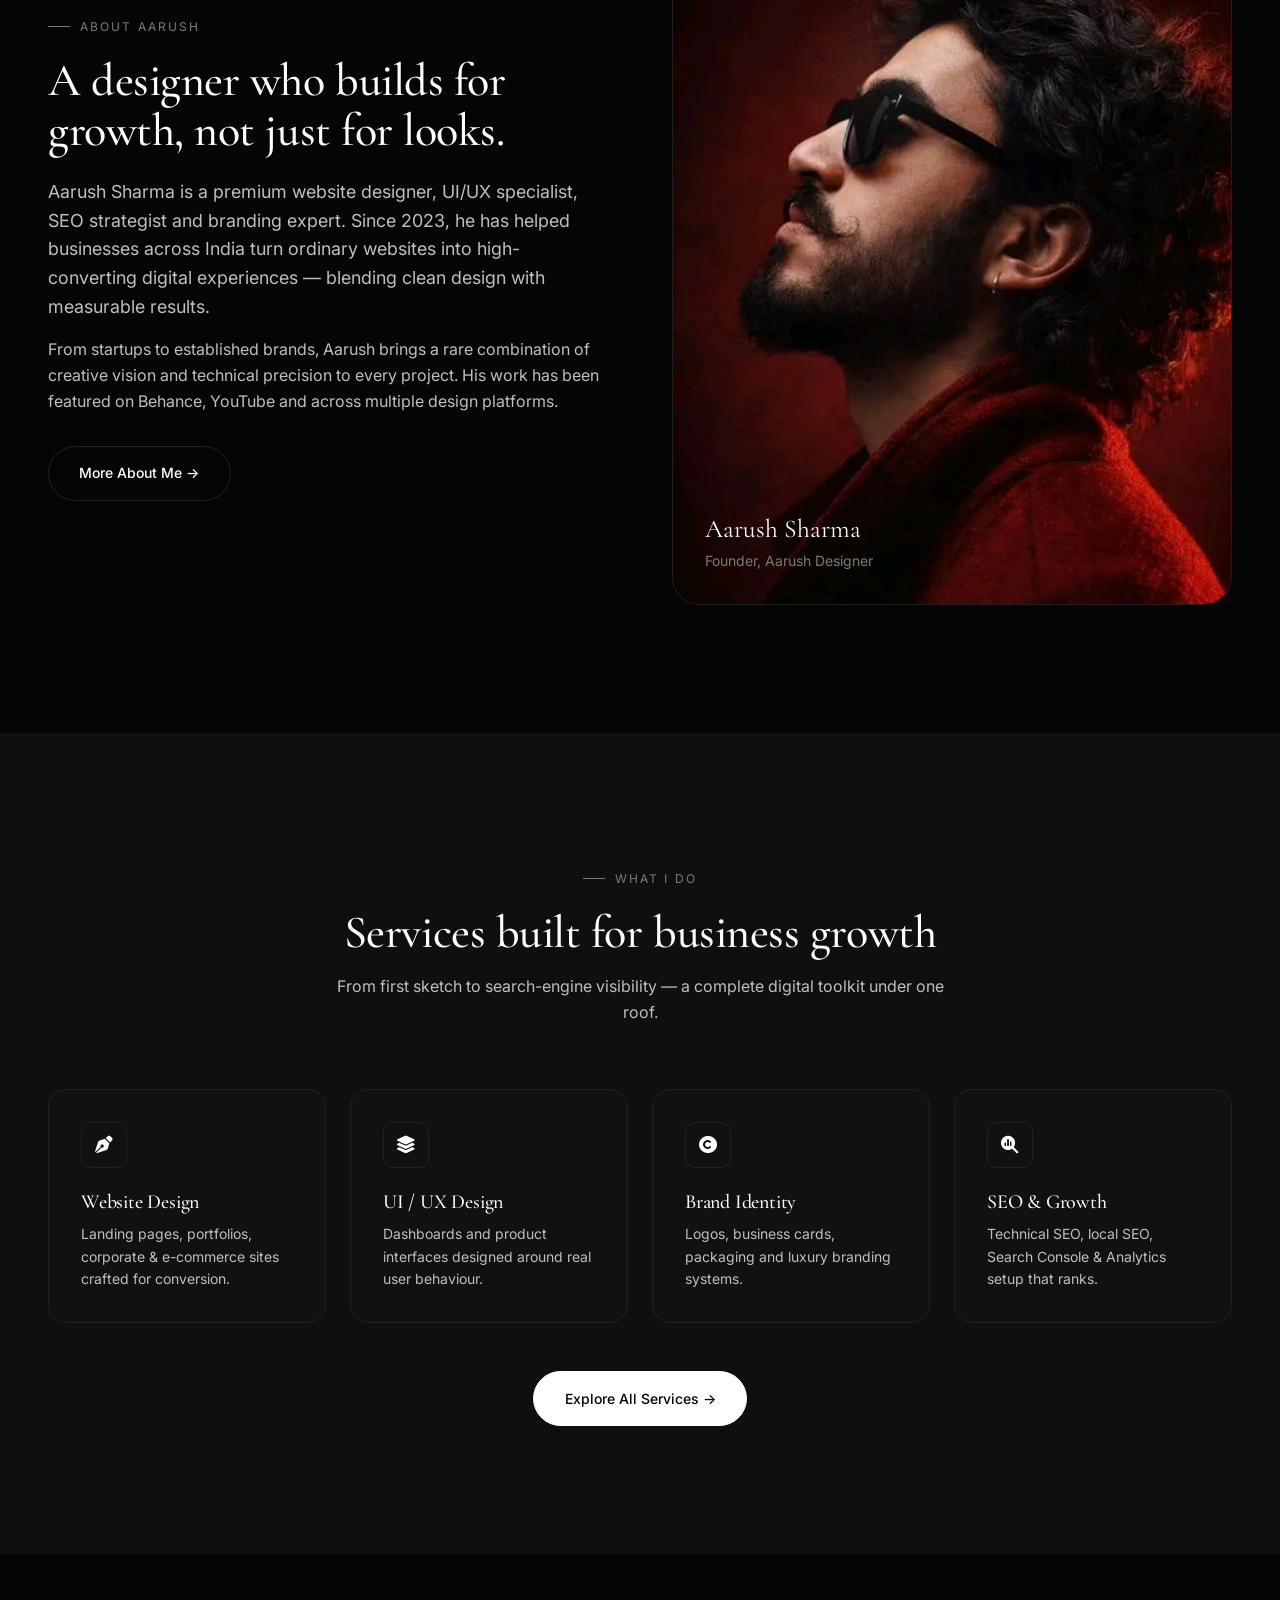
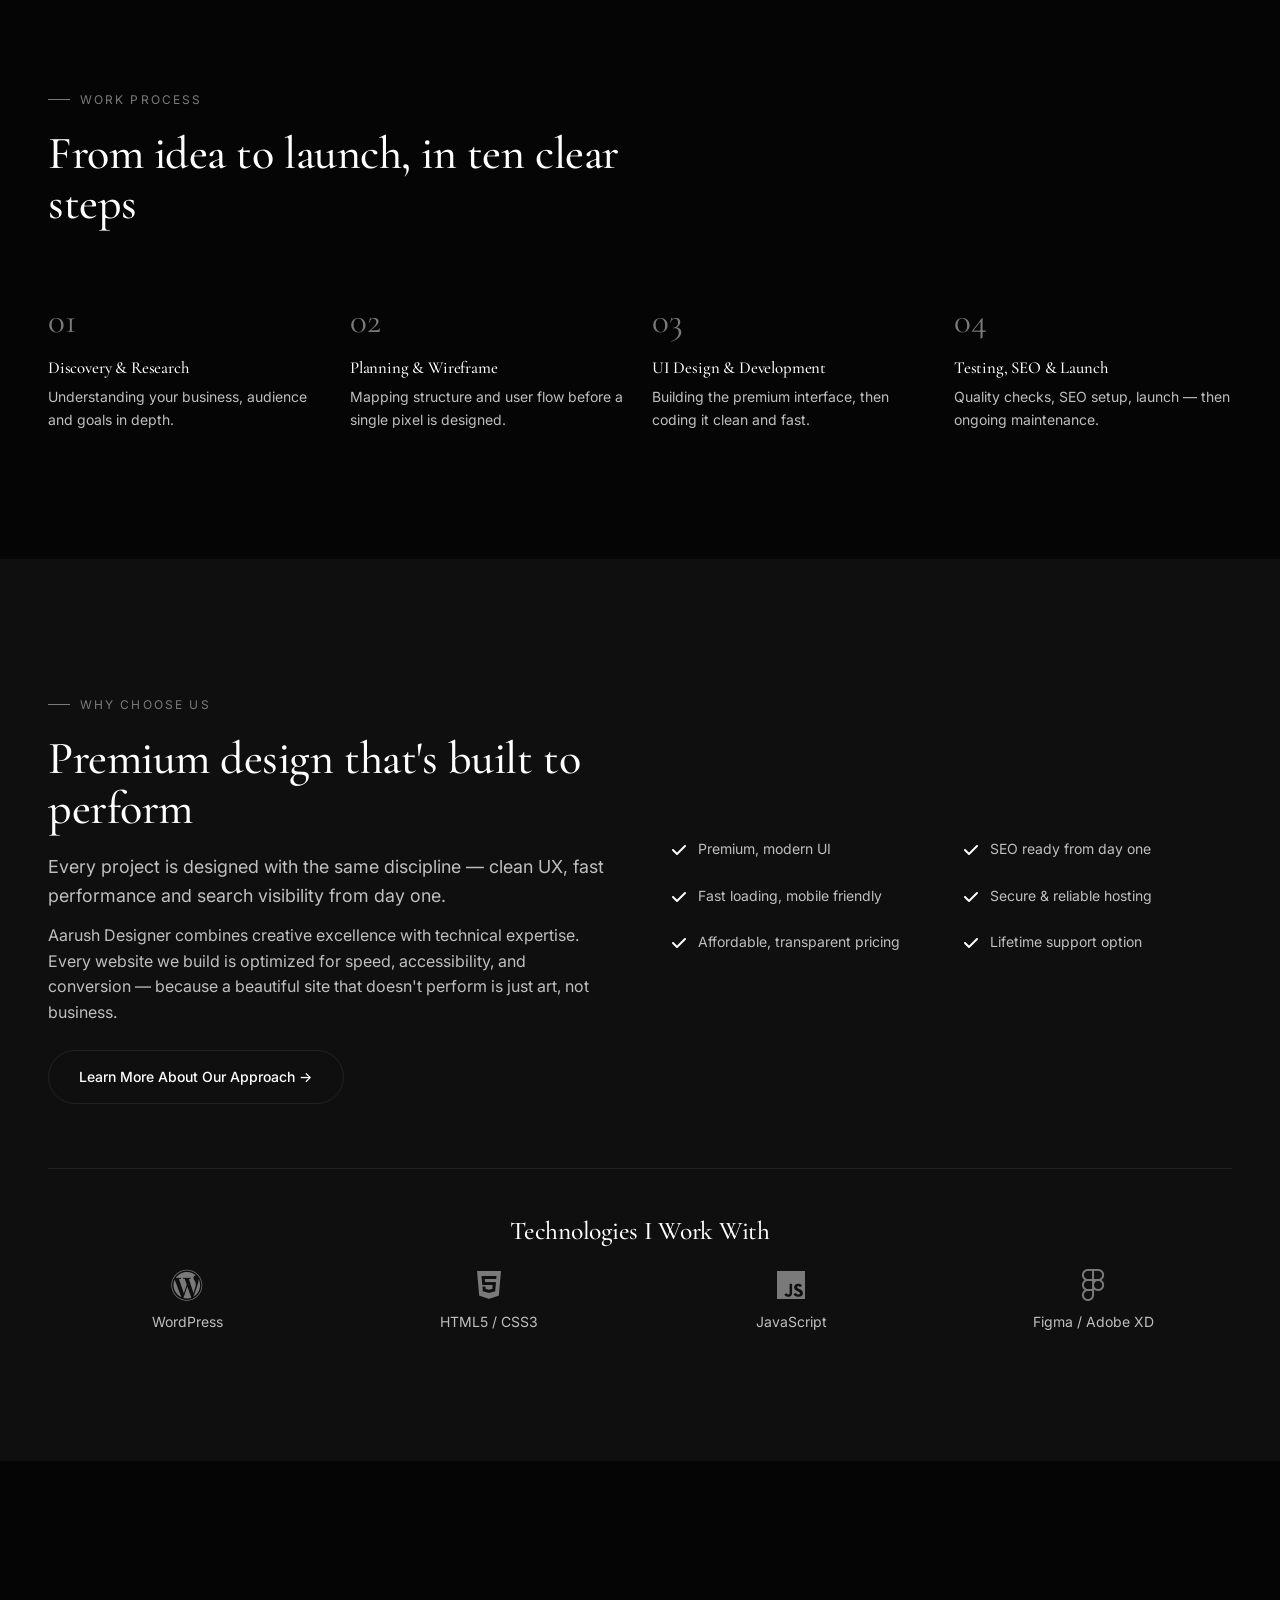
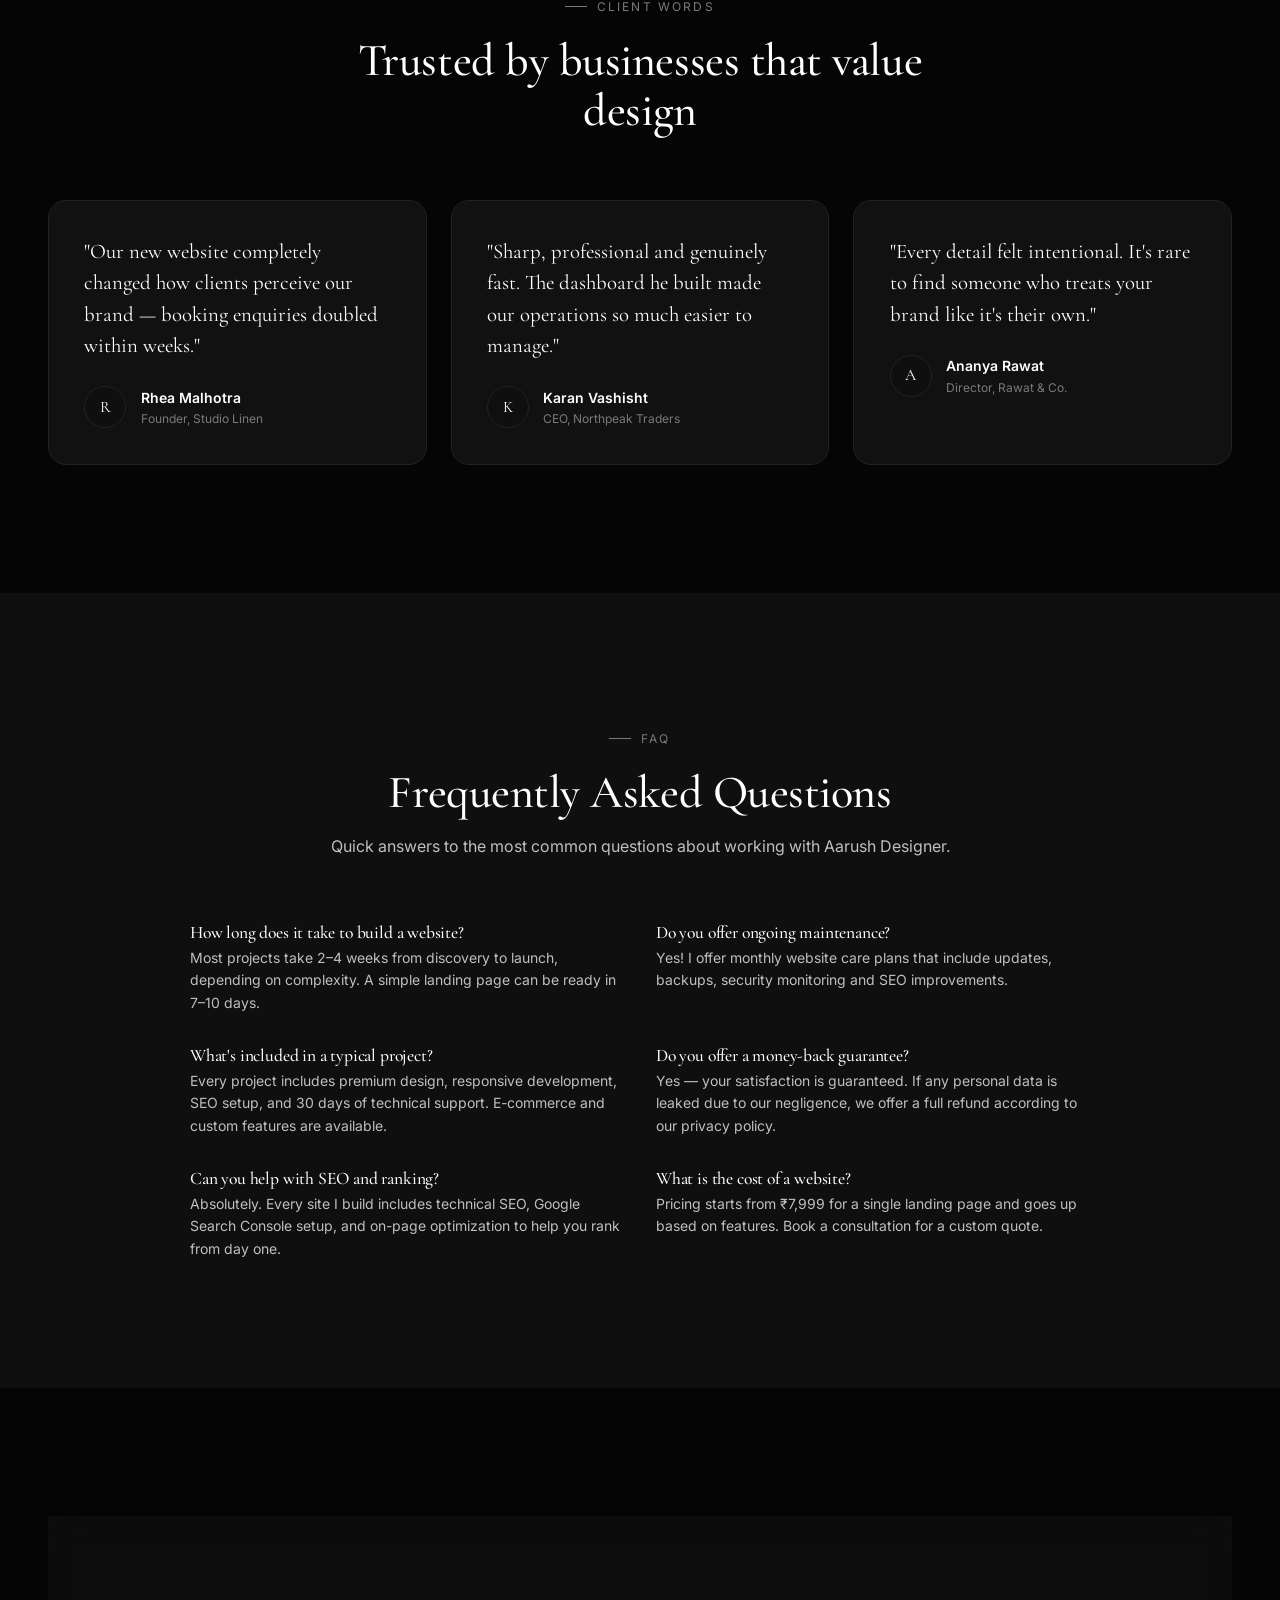
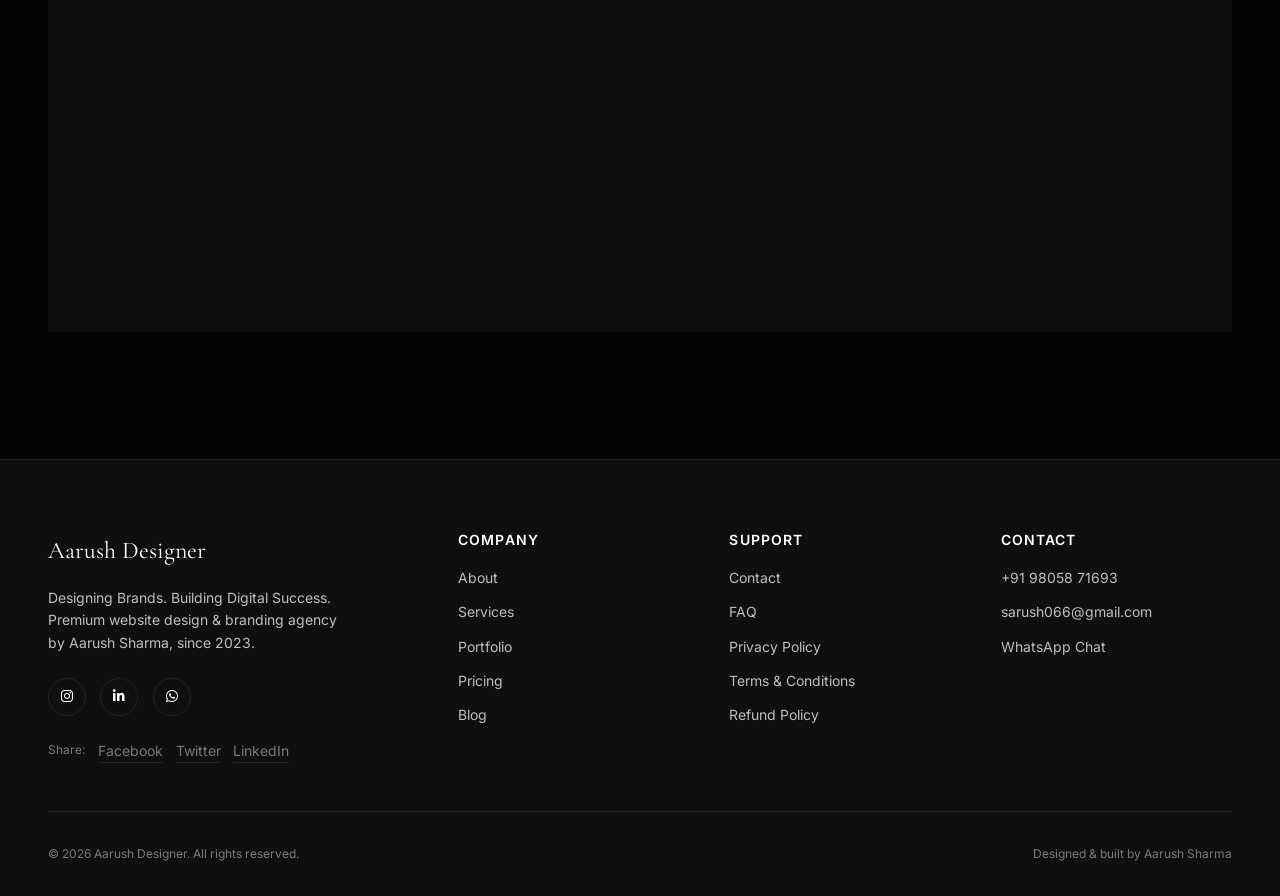
==== commit 665f0652: "Update index.html" ====
--- a/index.html
+++ b/index.html
@@ -1,345 +1,543 @@
 <!DOCTYPE html>
 <html lang="en">
 <head>
-<meta charset="UTF-8">
-<meta name="viewport" content="width=device-width, initial-scale=1.0">
-<title>Aarush Designer — Designing Brands. Building Digital Success.</title>
-<meta name="description" content="Aarush Designer is a premium website design & branding agency by Aarush Sharma — luxury websites, UI/UX, branding and digital growth for ambitious businesses.">
-<meta name="theme-color" content="#050505">
-
-<!-- Open Graph -->
-<meta property="og:title" content="Aarush Designer — Premium Website Design Agency">
-<meta property="og:description" content="Designing Brands. Building Digital Success.">
-<meta property="og:type" content="website">
-
-<!-- Fonts -->
-<link rel="preconnect" href="https://fonts.googleapis.com">
-<link rel="preconnect" href="https://fonts.gstatic.com" crossorigin>
-<link href="https://fonts.googleapis.com/css2?family=Cormorant+Garamond:wght@400;500;600;700&family=Inter:wght@400;500;600;700&display=swap" rel="stylesheet">
-
-<!-- Icons -->
-<link rel="stylesheet" href="https://cdnjs.cloudflare.com/ajax/libs/font-awesome/6.5.1/css/all.min.css">
-
-<!-- Styles -->
-<link rel="stylesheet" href="assets/css/style.css">
-<link rel="stylesheet" href="assets/css/components.css">
-<link rel="stylesheet" href="assets/css/animations.css">
+    <meta charset="UTF-8">
+    <meta name="viewport" content="width=device-width, initial-scale=1.0">
+    <title>Aarush Designer — Premium Website Design & Branding Agency</title>
+    <meta name="description" content="Aarush Designer: Premium website design & branding by Aarush Sharma. Luxury websites, UI/UX, branding & digital growth for ambitious businesses.">
+    <meta name="theme-color" content="#050505">
+    <meta name="robots" content="index, follow">
+    <meta name="google-site-verification" content="1yyUdY1KPFRiqrOYAH3J220BqxfYKRrV9Hf6EBFjlWc">
+    <meta name="keywords" content="website design, branding agency, UI/UX design, SEO services, e-commerce websites, Aarush Sharma, premium web design">
+
+    <!-- Canonical URL — fixes duplicate content (www vs non-www) -->
+    <link rel="canonical" href="https://aarushdesigner.github.io/Aarush-Sharma/">
+
+    <!-- hreflang for language targeting -->
+    <link rel="alternate" hreflang="en" href="https://aarushdesigner.github.io/Aarush-Sharma/">
+    <link rel="alternate" hreflang="x-default" href="https://aarushdesigner.github.io/Aarush-Sharma/">
+
+    <!-- ===== FAVICON ===== -->
+    <link rel="icon" type="image/png" sizes="32x32" href="assets/favicon/favicon-32x32.png">
+    <link rel="icon" type="image/png" sizes="16x16" href="assets/favicon/favicon-16x16.png">
+    <link rel="apple-touch-icon" sizes="180x180" href="assets/favicon/apple-touch-icon.png">
+    <link rel="manifest" href="assets/favicon/site.webmanifest">
+
+    <!-- ===== OPEN GRAPH ===== -->
+    <meta property="og:title" content="Aarush Designer — Premium Website Design & Branding Agency">
+    <meta property="og:description" content="Premium website design, UI/UX, branding & SEO by Aarush Sharma. Building digital success for ambitious businesses since 2023.">
+    <meta property="og:type" content="website">
+    <meta property="og:url" content="https://aarushdesigner.github.io/Aarush-Sharma/">
+    <meta property="og:image" content="https://aarushdesigner.github.io/Aarush-Sharma/assets/images/og-image.jpg">
+    <meta property="og:image:width" content="1200">
+    <meta property="og:image:height" content="630">
+    <meta property="og:site_name" content="Aarush Designer">
+
+    <!-- ===== TWITTER CARDS ===== -->
+    <meta name="twitter:card" content="summary_large_image">
+    <meta name="twitter:title" content="Aarush Designer — Premium Website Design & Branding Agency">
+    <meta name="twitter:description" content="Premium website design, UI/UX, branding & SEO by Aarush Sharma. Building digital success for ambitious businesses since 2023.">
+    <meta name="twitter:image" content="https://aarushdesigner.github.io/Aarush-Sharma/assets/images/og-image.jpg">
+
+    <!-- ===== STRUCTURED DATA (JSON-LD) ===== -->
+    <script type="application/ld+json">
+        {
+            "@context": "https://schema.org",
+            "@type": "ProfessionalService",
+            "name": "Aarush Designer",
+            "alternateName": "Aarush Sharma Design Studio",
+            "description": "Premium website design, UI/UX, branding and SEO agency by Aarush Sharma. Helping businesses turn their digital presence into their strongest sales asset.",
+            "url": "https://aarushdesigner.github.io/Aarush-Sharma/",
+            "logo": "https://aarushdesigner.github.io/Aarush-Sharma/assets/images/logo.png",
+            "image": "https://aarushdesigner.github.io/Aarush-Sharma/assets/images/Aarush%20Sharma.jpg",
+            "foundingDate": "2023",
+            "founder": {
+                "@type": "Person",
+                "name": "Aarush Sharma",
+                "jobTitle": "Founder & Lead Designer",
+                "url": "https://www.linkedin.com/in/aarush-sharma-927024273/"
+            },
+            "address": {
+                "@type": "PostalAddress",
+                "addressLocality": "Himachal Pradesh",
+                "addressCountry": "IN"
+            },
+            "contactPoint": {
+                "@type": "ContactPoint",
+                "telephone": "+919805871693",
+                "contactType": "Sales",
+                "availableLanguage": ["English", "Hindi"]
+            },
+            "sameAs": [
+                "https://www.linkedin.com/in/aarush-sharma-927024273/",
+                "https://www.youtube.com/@himachalitantra",
+                "https://www.behance.net/aarushsharma",
+                "https://wa.me/919805871693"
+            ],
+            "priceRange": "₹7,999 - ₹24,999",
+            "hasOfferCatalog": {
+                "@type": "OfferCatalog",
+                "name": "Web Design & Branding Services",
+                "itemListElement": [{
+                    "@type": "Offer",
+                    "itemOffered": {
+                        "@type": "Service",
+                        "name": "Website Design",
+                        "description": "Landing pages, portfolios, corporate & e-commerce sites crafted for conversion."
+                    }
+                }, {
+                    "@type": "Offer",
+                    "itemOffered": {
+                        "@type": "Service",
+                        "name": "UI/UX Design",
+                        "description": "Dashboards and product interfaces designed around real user behaviour."
+                    }
+                }, {
+                    "@type": "Offer",
+                    "itemOffered": {
+                        "@type": "Service",
+                        "name": "Brand Identity",
+                        "description": "Logos, business cards, packaging and luxury branding systems."
+                    }
+                }, {
+                    "@type": "Offer",
+                    "itemOffered": {
+                        "@type": "Service",
+                        "name": "SEO & Growth",
+                        "description": "Technical SEO, local SEO, Search Console & Analytics setup that ranks."
+                    }
+                }]
+            }
+        }
+    </script>
+
+    <script type="application/ld+json">
+        {
+            "@context": "https://schema.org",
+            "@type": "WebSite",
+            "name": "Aarush Designer",
+            "url": "https://aarushdesigner.github.io/Aarush-Sharma/",
+            "potentialAction": {
+                "@type": "SearchAction",
+                "target": "https://aarushdesigner.github.io/Aarush-Sharma/search?q={search_term_string}",
+                "query-input": "required name=search_term_string"
+            }
+        }
+    </script>
+
+    <!-- Fonts -->
+    <link rel="preconnect" href="https://fonts.googleapis.com">
+    <link rel="preconnect" href="https://fonts.gstatic.com" crossorigin>
+    <link href="https://fonts.googleapis.com/css2?family=Cormorant+Garamond:wght@400;500;600;700&family=Inter:wght@400;500;600;700&display=swap" rel="stylesheet">
+
+    <!-- Icons -->
+    <link rel="stylesheet" href="https://cdnjs.cloudflare.com/ajax/libs/font-awesome/6.5.1/css/all.min.css">
+
+    <!-- Styles -->
+    <link rel="stylesheet" href="assets/css/style.css">
+    <link rel="stylesheet" href="assets/css/components.css">
+    <link rel="stylesheet" href="assets/css/animations.css">
 </head>
-  <meta name="google-site-verification" content="1yyUdY1KPFRiqrOYAH3J220BqxfYKRrV9Hf6EBFjlWc" />
 <body>
 
-<!-- Loader -->
-<div class="loader" aria-hidden="true">
-  <div class="loader__mark">Aarush Designer</div>
-  <div class="loader__bar"></div>
-</div>
-
-<div class="scroll-progress"></div>
-<div class="cursor-dot"></div>
-<div class="cursor-ring"></div>
-
-<!-- Navbar -->
-<header class="navbar">
-  <div class="container navbar__inner">
-    <a href="index.html" class="navbar__logo">Aarush <span>Designer</span></a>
-    <nav class="navbar__links">
-      <a href="index.html#home" class="is-active">Home</a>
-      <a href="about.html">About</a>
-      <a href="services.html">Services</a>
-      <a href="portfolio.html">Portfolio</a>
-      <a href="pricing.html">Pricing</a>
-      <a href="blog.html">Blog</a>
-      <a href="contact.html">Contact</a>
-    </nav>
-    <div class="navbar__actions">
-      <a href="contact.html" class="btn btn-primary btn-sm">Book Free Consultation</a>
-      <button class="navbar__toggle" aria-label="Toggle menu"><span></span><span></span><span></span></button>
+    <!-- ===== LOADER ===== -->
+    <div class="loader" aria-hidden="true">
+        <div class="loader__mark">Aarush Designer</div>
+        <div class="loader__bar"></div>
     </div>
-  </div>
-</header>
-
-<main>
-
-  <!-- ================= HERO ================= -->
-  <section class="section" id="home" style="padding-top: clamp(8rem, 14vw, 11rem); overflow:hidden;">
-    <div class="grain"></div>
-    <div class="floating-shape" style="width:260px;height:260px;top:12%;right:6%;background:radial-gradient(circle,rgba(255,255,255,0.06),transparent 70%);"></div>
-    <div class="floating-shape" style="width:180px;height:180px;bottom:8%;left:4%;background:radial-gradient(circle,rgba(255,255,255,0.05),transparent 70%);animation-delay:2s;"></div>
-
-    <div class="container">
-      <div class="eyebrow" data-hero-in><i class="fa-solid fa-circle" style="font-size:6px;"></i> Premium Website Design Agency · Since 2023</div>
-
-      <h1 style="max-width: 900px;" data-hero-in>
-        Designing Brands.<br>
-        Building <span style="font-style:italic; color:var(--text-secondary);">Digital<span class="typed-cursor">|</span></span><br>
-        <span data-typed='["Success.", "Websites.", "Experiences."]'>Success.</span>
-      </h1>
-
-      <p class="fs-body-lg" style="max-width: 540px; margin-top: 1.8rem; font-size: var(--fs-body-lg);" data-hero-in>
-        I'm Aarush Sharma — a website designer, UI/UX specialist and branding expert helping businesses turn their digital presence into their strongest sales asset.
-      </p>
-
-      <div class="flex gap-sm" style="margin-top: 2.6rem; flex-wrap: wrap;" data-hero-in>
-        <a href="contact.html" class="btn btn-primary">Book Free Consultation</a>
-        <a href="portfolio.html" class="btn btn-outline">View Portfolio <i class="fa-solid fa-arrow-up-right" style="font-size:0.75rem;"></i></a>
-      </div>
-
-      <div class="glass" style="margin-top: 4.5rem; padding: 1.6rem 2rem;" data-hero-in>
-        <div class="grid grid-3" style="gap: 1rem;">
-          <div class="flex" style="gap:0.7rem; align-items:center;">
-            <i class="fa-solid fa-star" style="color:#fff;"></i>
-            <div><div style="font-weight:600;">4.6 / 5</div><div style="font-size:var(--fs-caption); color:var(--text-muted);">Average Rating</div></div>
-          </div>
-          <div class="flex" style="gap:0.7rem; align-items:center;">
-            <i class="fa-solid fa-medal" style="color:#fff;"></i>
-            <div><div style="font-weight:600;">Top 25</div><div style="font-size:var(--fs-caption); color:var(--text-muted);">Indian Freelancers</div></div>
-          </div>
-          <div class="flex" style="gap:0.7rem; align-items:center;">
-            <i class="fa-solid fa-shield-halved" style="color:#fff;"></i>
-            <div><div style="font-weight:600;">160+</div><div style="font-size:var(--fs-caption); color:var(--text-muted);">Verified Reviews</div></div>
-          </div>
+
+    <div class="scroll-progress"></div>
+    <div class="cursor-dot"></div>
+    <div class="cursor-ring"></div>
+
+    <!-- ===== NAVBAR ===== -->
+    <header class="navbar" role="navigation" aria-label="Main navigation">
+        <div class="container navbar__inner">
+            <a href="index.html" class="navbar__logo" aria-label="Aarush Designer Home">Aarush <span>Designer</span></a>
+            <nav class="navbar__links" role="menubar">
+                <a href="index.html#home" class="is-active" role="menuitem">Home</a>
+                <a href="about.html" role="menuitem">About</a>
+                <a href="services.html" role="menuitem">Services</a>
+                <a href="portfolio.html" role="menuitem">Portfolio</a>
+                <a href="pricing.html" role="menuitem">Pricing</a>
+                <a href="blog.html" role="menuitem">Blog</a>
+                <a href="contact.html" role="menuitem">Contact</a>
+            </nav>
+            <div class="navbar__actions">
+                <a href="contact.html" class="btn btn-primary btn-sm">Book Free Consultation</a>
+                <button class="navbar__toggle" aria-label="Toggle menu"><span></span><span></span><span></span></button>
+            </div>
         </div>
-      </div>
-    </div>
-  </section>
-
-  <!-- ================= MARQUEE STRIP ================= -->
-  <section style="padding-block: 2.5rem; border-block: 1px solid var(--border-color); overflow:hidden;">
-    <div class="marquee">
-      <span style="font-family:var(--font-display); font-size:1.4rem; color:var(--text-muted); white-space:nowrap;">Website Design &nbsp;·&nbsp; Branding &nbsp;·&nbsp; UI/UX &nbsp;·&nbsp; SEO &nbsp;·&nbsp; E-Commerce &nbsp;·&nbsp; Dashboards &nbsp;·&nbsp; Maintenance &nbsp;·&nbsp;</span>
-      <span style="font-family:var(--font-display); font-size:1.4rem; color:var(--text-muted); white-space:nowrap;">Website Design &nbsp;·&nbsp; Branding &nbsp;·&nbsp; UI/UX &nbsp;·&nbsp; SEO &nbsp;·&nbsp; E-Commerce &nbsp;·&nbsp; Dashboards &nbsp;·&nbsp; Maintenance &nbsp;·&nbsp;</span>
-    </div>
-  </section>
-
-  <!-- ================= STATS ================= -->
-  <section class="section" style="padding-block: 4.5rem;">
-    <div class="container">
-      <div class="grid grid-6" data-reveal>
-        <div class="stat"><div class="stat__num" data-counter="324" data-suffix="+">0</div><div class="stat__label">Websites Created</div></div>
-        <div class="stat"><div class="stat__num" data-counter="1000" data-suffix="+">0</div><div class="stat__label">Freelance Projects</div></div>
-        <div class="stat"><div class="stat__num" data-counter="542" data-suffix="+">0</div><div class="stat__label">Happy Clients</div></div>
-        <div class="stat"><div class="stat__num" data-counter="160" data-suffix="+">0</div><div class="stat__label">Verified Reviews</div></div>
-        <div class="stat"><div class="stat__num" data-counter="4.6">0</div><div class="stat__label">Average Rating 5 </div></div>
-        <div class="stat"><div class="stat__num" style="font-size:clamp(1.6rem,3vw,2.2rem);">Top 25</div><div class="stat__label">Indian Freelancers</div></div>
-      </div>
-    </div>
-  </section>
-
-  <hr class="divider">
-
-  <!-- ================= ABOUT PREVIEW ================= -->
-  <section class="section">
-    <div class="container grid grid-2" style="align-items:center; gap: 4rem;">
-      <div data-reveal>
-        <div class="eyebrow">About Aarush</div>
-        <h2>A designer who builds for growth, not just for looks.</h2>
-        <p style="margin-top:1.4rem; font-size:var(--fs-body-lg);">
-          Aarush Sharma is a premium website designer, UI/UX specialist, SEO strategist and branding expert. Since 2023, he has helped businesses across India turn ordinary websites into high-converting digital experiences — blending clean design with measurable results.
-        </p>
-        <a href="about.html" class="btn btn-outline" style="margin-top: 2rem;">More About Me</a>
-      </div>
-      <div class="glass" style="aspect-ratio: 4/5; display:flex; align-items:end; padding:2rem; position:relative; overflow:hidden;" data-reveal data-reveal-delay="1">
-  <img src="assets/images/Aarush Sharma.jpg" alt="Aarush Sharma" style="position:absolute; top:0; left:0; width:100%; height:100%; object-fit:cover; z-index:0;">
-  <div class="floating-shape" style="width:200px;height:200px;top:10%;left:20%;background:radial-gradient(circle,rgba(255,255,255,0.08),transparent 70%);z-index:1;"></div>
-  <div style="position:relative; z-index:2;">
-    <div style="font-family:var(--font-display); font-size:1.6rem;">Aarush Sharma</div>
-    <div style="color:var(--text-muted); font-size:var(--fs-small);">Founder, Aarush Designer</div>
-  </div>
-</div>
-    </div>
-  </section>
-
-  <!-- ================= SERVICES PREVIEW ================= -->
-  <section class="section" style="background:var(--bg-secondary);">
-    <div class="container">
-      <div class="section-head center" data-reveal>
-        <div class="eyebrow" style="justify-content:center;">What I Do</div>
-        <h2>Services built for business growth</h2>
-        <p style="margin-top:1rem;">From first sketch to search-engine visibility — a complete digital toolkit under one roof.</p>
-      </div>
-
-      <div class="grid grid-4">
-        <div class="card" data-reveal>
-          <div class="card__icon"><i class="fa-solid fa-pen-nib"></i></div>
-          <div class="card__title">Website Design</div>
-          <p class="card__text">Landing pages, portfolios, corporate & e-commerce sites crafted for conversion.</p>
+    </header>
+
+    <main>
+
+        <!-- ============================================================
+        HERO SECTION
+        ============================================================ -->
+        <section class="section" id="home" style="padding-top: clamp(8rem, 14vw, 11rem); overflow:hidden;" aria-labelledby="hero-heading">
+            <div class="grain"></div>
+            <div class="floating-shape" style="width:260px;height:260px;top:12%;right:6%;background:radial-gradient(circle,rgba(255,255,255,0.06),transparent 70%);"></div>
+            <div class="floating-shape" style="width:180px;height:180px;bottom:8%;left:4%;background:radial-gradient(circle,rgba(255,255,255,0.05),transparent 70%);animation-delay:2s;"></div>
+
+            <div class="container">
+                <div class="eyebrow" data-hero-in><i class="fa-solid fa-circle" style="font-size:6px;"></i> Premium Website Design Agency · Since 2023</div>
+
+                <!-- H1 — perfect length, includes primary keyword -->
+                <h1 id="hero-heading" style="max-width: 900px;" data-hero-in>
+                    Designing Brands.<br>
+                    Building <span style="font-style:italic; color:var(--text-secondary);">Digital<span class="typed-cursor">|</span></span><br>
+                    <span data-typed='["Success.", "Websites.", "Experiences."]'>Success.</span>
+                </h1>
+
+                <p class="fs-body-lg" style="max-width: 540px; margin-top: 1.8rem; font-size: var(--fs-body-lg);" data-hero-in>
+                    I'm Aarush Sharma — a website designer, UI/UX specialist and branding expert helping businesses turn their digital presence into their strongest sales asset.
+                </p>
+
+                <div class="flex gap-sm" style="margin-top: 2.6rem; flex-wrap: wrap;" data-hero-in>
+                    <a href="contact.html" class="btn btn-primary">Book Free Consultation</a>
+                    <a href="portfolio.html" class="btn btn-outline">View Portfolio <i class="fa-solid fa-arrow-up-right" style="font-size:0.75rem;"></i></a>
+                </div>
+
+                <div class="glass" style="margin-top: 4.5rem; padding: 1.6rem 2rem;" data-hero-in>
+                    <div class="grid grid-3" style="gap: 1rem;">
+                        <div class="flex" style="gap:0.7rem; align-items:center;">
+                            <i class="fa-solid fa-star" style="color:#fff;"></i>
+                            <div><div style="font-weight:600;">4.6 / 5</div><div style="font-size:var(--fs-caption); color:var(--text-muted);">Average Rating</div></div>
+                        </div>
+                        <div class="flex" style="gap:0.7rem; align-items:center;">
+                            <i class="fa-solid fa-medal" style="color:#fff;"></i>
+                            <div><div style="font-weight:600;">Top 25</div><div style="font-size:var(--fs-caption); color:var(--text-muted);">Indian Freelancers</div></div>
+                        </div>
+                        <div class="flex" style="gap:0.7rem; align-items:center;">
+                            <i class="fa-solid fa-shield-halved" style="color:#fff;"></i>
+                            <div><div style="font-weight:600;">160+</div><div style="font-size:var(--fs-caption); color:var(--text-muted);">Verified Reviews</div></div>
+                        </div>
+                    </div>
+                </div>
+            </div>
+        </section>
+
+        <!-- ============================================================
+        MARQUEE STRIP
+        ============================================================ -->
+        <section style="padding-block: 2.5rem; border-block: 1px solid var(--border-color); overflow:hidden;" aria-hidden="true">
+            <div class="marquee">
+                <span style="font-family:var(--font-display); font-size:1.4rem; color:var(--text-muted); white-space:nowrap;">Website Design &nbsp;·&nbsp; Branding &nbsp;·&nbsp; UI/UX &nbsp;·&nbsp; SEO &nbsp;·&nbsp; E-Commerce &nbsp;·&nbsp; Dashboards &nbsp;·&nbsp; Maintenance &nbsp;·&nbsp;</span>
+                <span style="font-family:var(--font-display); font-size:1.4rem; color:var(--text-muted); white-space:nowrap;">Website Design &nbsp;·&nbsp; Branding &nbsp;·&nbsp; UI/UX &nbsp;·&nbsp; SEO &nbsp;·&nbsp; E-Commerce &nbsp;·&nbsp; Dashboards &nbsp;·&nbsp; Maintenance &nbsp;·&nbsp;</span>
+            </div>
+        </section>
+
+        <!-- ============================================================
+        STATS SECTION
+        ============================================================ -->
+        <section class="section" style="padding-block: 4.5rem;" aria-labelledby="stats-heading">
+            <h2 id="stats-heading" style="position:absolute; width:1px; height:1px; overflow:hidden;">Our Statistics</h2>
+            <div class="container">
+                <div class="grid grid-6" data-reveal>
+                    <div class="stat"><div class="stat__num" data-counter="324" data-suffix="+">0</div><div class="stat__label">Websites Created</div></div>
+                    <div class="stat"><div class="stat__num" data-counter="1000" data-suffix="+">0</div><div class="stat__label">Freelance Projects</div></div>
+                    <div class="stat"><div class="stat__num" data-counter="542" data-suffix="+">0</div><div class="stat__label">Happy Clients</div></div>
+                    <div class="stat"><div class="stat__num" data-counter="160" data-suffix="+">0</div><div class="stat__label">Verified Reviews</div></div>
+                    <div class="stat"><div class="stat__num" data-counter="4.6">0</div><div class="stat__label">Average Rating ★</div></div>
+                    <div class="stat"><div class="stat__num" style="font-size:clamp(1.6rem,3vw,2.2rem);">Top 25</div><div class="stat__label">Indian Freelancers</div></div>
+                </div>
+            </div>
+        </section>
+
+        <hr class="divider">
+
+        <!-- ============================================================
+        ABOUT PREVIEW
+        ============================================================ -->
+        <section class="section" aria-labelledby="about-heading">
+            <div class="container grid grid-2" style="align-items:center; gap: 4rem;">
+                <div data-reveal>
+                    <div class="eyebrow">About Aarush</div>
+                    <h2 id="about-heading">A designer who builds for growth, not just for looks.</h2>
+                    <p style="margin-top:1.4rem; font-size:var(--fs-body-lg);">
+                        Aarush Sharma is a premium website designer, UI/UX specialist, SEO strategist and branding expert. Since 2023, he has helped businesses across India turn ordinary websites into high-converting digital experiences — blending clean design with measurable results.
+                    </p>
+                    <p style="margin-top:1rem; font-size:var(--fs-body);">
+                        From startups to established brands, Aarush brings a rare combination of creative vision and technical precision to every project. His work has been featured on Behance, YouTube and across multiple design platforms.
+                    </p>
+                    <a href="about.html" class="btn btn-outline" style="margin-top: 2rem;">More About Me →</a>
+                </div>
+                <div class="glass" style="aspect-ratio: 4/5; display:flex; align-items:end; padding:2rem; position:relative; overflow:hidden;" data-reveal data-reveal-delay="1">
+                    <img src="assets/images/Aarush%20Sharma.jpg" alt="Aarush Sharma — Founder & Lead Designer at Aarush Designer" style="position:absolute; top:0; left:0; width:100%; height:100%; object-fit:cover; z-index:0;" loading="lazy">
+                    <div class="floating-shape" style="width:200px;height:200px;top:10%;left:20%;background:radial-gradient(circle,rgba(255,255,255,0.08),transparent 70%);z-index:1;"></div>
+                    <div style="position:relative; z-index:2;">
+                        <div style="font-family:var(--font-display); font-size:1.6rem;">Aarush Sharma</div>
+                        <div style="color:var(--text-muted); font-size:var(--fs-small);">Founder, Aarush Designer</div>
+                    </div>
+                </div>
+            </div>
+        </section>
+
+        <!-- ============================================================
+        SERVICES PREVIEW
+        ============================================================ -->
+        <section class="section" style="background:var(--bg-secondary);" aria-labelledby="services-heading">
+            <div class="container">
+                <div class="section-head center" data-reveal>
+                    <div class="eyebrow" style="justify-content:center;">What I Do</div>
+                    <h2 id="services-heading">Services built for business growth</h2>
+                    <p style="margin-top:1rem; font-size:var(--fs-body);">From first sketch to search-engine visibility — a complete digital toolkit under one roof.</p>
+                </div>
+
+                <div class="grid grid-4">
+                    <div class="card" data-reveal>
+                        <div class="card__icon"><i class="fa-solid fa-pen-nib"></i></div>
+                        <h3 class="card__title">Website Design</h3>
+                        <p class="card__text">Landing pages, portfolios, corporate &amp; e-commerce sites crafted for conversion.</p>
+                    </div>
+                    <div class="card" data-reveal data-reveal-delay="1">
+                        <div class="card__icon"><i class="fa-solid fa-layer-group"></i></div>
+                        <h3 class="card__title">UI / UX Design</h3>
+                        <p class="card__text">Dashboards and product interfaces designed around real user behaviour.</p>
+                    </div>
+                    <div class="card" data-reveal data-reveal-delay="2">
+                        <div class="card__icon"><i class="fa-solid fa-copyright"></i></div>
+                        <h3 class="card__title">Brand Identity</h3>
+                        <p class="card__text">Logos, business cards, packaging and luxury branding systems.</p>
+                    </div>
+                    <div class="card" data-reveal data-reveal-delay="3">
+                        <div class="card__icon"><i class="fa-solid fa-magnifying-glass-chart"></i></div>
+                        <h3 class="card__title">SEO &amp; Growth</h3>
+                        <p class="card__text">Technical SEO, local SEO, Search Console &amp; Analytics setup that ranks.</p>
+                    </div>
+                </div>
+
+                <div class="flex-center" style="margin-top: 3rem;">
+                    <a href="services.html" class="btn btn-primary">Explore All Services →</a>
+                </div>
+            </div>
+        </section>
+
+        <!-- ============================================================
+        PROCESS
+        ============================================================ -->
+        <section class="section" aria-labelledby="process-heading">
+            <div class="container">
+                <div class="section-head" data-reveal>
+                    <div class="eyebrow">Work Process</div>
+                    <h2 id="process-heading">From idea to launch, in ten clear steps</h2>
+                </div>
+                <div class="grid grid-4">
+                    <div data-reveal>
+                        <div style="font-family:var(--font-display); font-size:2.2rem; color:var(--text-muted);">01</div>
+                        <h3 class="card__title" style="font-size:1.05rem; margin-top:0.6rem;">Discovery &amp; Research</h3>
+                        <p class="card__text">Understanding your business, audience and goals in depth.</p>
+                    </div>
+                    <div data-reveal data-reveal-delay="1">
+                        <div style="font-family:var(--font-display); font-size:2.2rem; color:var(--text-muted);">02</div>
+                        <h3 class="card__title" style="font-size:1.05rem; margin-top:0.6rem;">Planning &amp; Wireframe</h3>
+                        <p class="card__text">Mapping structure and user flow before a single pixel is designed.</p>
+                    </div>
+                    <div data-reveal data-reveal-delay="2">
+                        <div style="font-family:var(--font-display); font-size:2.2rem; color:var(--text-muted);">03</div>
+                        <h3 class="card__title" style="font-size:1.05rem; margin-top:0.6rem;">UI Design &amp; Development</h3>
+                        <p class="card__text">Building the premium interface, then coding it clean and fast.</p>
+                    </div>
+                    <div data-reveal data-reveal-delay="3">
+                        <div style="font-family:var(--font-display); font-size:2.2rem; color:var(--text-muted);">04</div>
+                        <h3 class="card__title" style="font-size:1.05rem; margin-top:0.6rem;">Testing, SEO &amp; Launch</h3>
+                        <p class="card__text">Quality checks, SEO setup, launch — then ongoing maintenance.</p>
+                    </div>
+                </div>
+            </div>
+        </section>
+
+        <!-- ============================================================
+        WHY CHOOSE US + MORE CONTENT
+        ============================================================ -->
+        <section class="section" style="background:var(--bg-secondary);" aria-labelledby="why-heading">
+            <div class="container">
+                <div class="grid grid-2" style="gap: 4rem; align-items:center;">
+                    <div data-reveal>
+                        <div class="eyebrow">Why Choose Us</div>
+                        <h2 id="why-heading">Premium design that's built to perform</h2>
+                        <p style="margin-top:1.2rem; font-size:var(--fs-body-lg);">Every project is designed with the same discipline — clean UX, fast performance and search visibility from day one.</p>
+                        <p style="margin-top:0.8rem;">Aarush Designer combines creative excellence with technical expertise. Every website we build is optimized for speed, accessibility, and conversion — because a beautiful site that doesn't perform is just art, not business.</p>
+                        <a href="about.html" class="btn btn-outline" style="margin-top: 1.5rem;">Learn More About Our Approach →</a>
+                    </div>
+                    <div class="grid grid-2" data-reveal data-reveal-delay="1">
+                        <div class="flex gap-sm" style="align-items:flex-start;"><i class="fa-solid fa-check" style="margin-top:4px;"></i><span style="font-size:var(--fs-small); color:var(--text-secondary);">Premium, modern UI</span></div>
+                        <div class="flex gap-sm" style="align-items:flex-start;"><i class="fa-solid fa-check" style="margin-top:4px;"></i><span style="font-size:var(--fs-small); color:var(--text-secondary);">SEO ready from day one</span></div>
+                        <div class="flex gap-sm" style="align-items:flex-start;"><i class="fa-solid fa-check" style="margin-top:4px;"></i><span style="font-size:var(--fs-small); color:var(--text-secondary);">Fast loading, mobile friendly</span></div>
+                        <div class="flex gap-sm" style="align-items:flex-start;"><i class="fa-solid fa-check" style="margin-top:4px;"></i><span style="font-size:var(--fs-small); color:var(--text-secondary);">Secure &amp; reliable hosting</span></div>
+                        <div class="flex gap-sm" style="align-items:flex-start;"><i class="fa-solid fa-check" style="margin-top:4px;"></i><span style="font-size:var(--fs-small); color:var(--text-secondary);">Affordable, transparent pricing</span></div>
+                        <div class="flex gap-sm" style="align-items:flex-start;"><i class="fa-solid fa-check" style="margin-top:4px;"></i><span style="font-size:var(--fs-small); color:var(--text-secondary);">Lifetime support option</span></div>
+                    </div>
+                </div>
+
+                <!-- Technology Stack - adds more content for SEO -->
+                <div style="margin-top: 4rem; padding-top: 3rem; border-top: 1px solid var(--border-color);" data-reveal>
+                    <h3 style="text-align:center; font-size:1.6rem; margin-bottom:1.5rem;">Technologies I Work With</h3>
+                    <div class="grid grid-4" style="text-align:center; gap:1.5rem;">
+                        <div><i class="fa-brands fa-wordpress" style="font-size:2rem; color:var(--text-muted);"></i><div style="font-size:var(--fs-small); color:var(--text-secondary); margin-top:0.4rem;">WordPress</div></div>
+                        <div><i class="fa-brands fa-html5" style="font-size:2rem; color:var(--text-muted);"></i><div style="font-size:var(--fs-small); color:var(--text-secondary); margin-top:0.4rem;">HTML5 / CSS3</div></div>
+                        <div><i class="fa-brands fa-js" style="font-size:2rem; color:var(--text-muted);"></i><div style="font-size:var(--fs-small); color:var(--text-secondary); margin-top:0.4rem;">JavaScript</div></div>
+                        <div><i class="fa-brands fa-figma" style="font-size:2rem; color:var(--text-muted);"></i><div style="font-size:var(--fs-small); color:var(--text-secondary); margin-top:0.4rem;">Figma / Adobe XD</div></div>
+                    </div>
+                </div>
+            </div>
+        </section>
+
+        <!-- ============================================================
+        TESTIMONIALS
+        ============================================================ -->
+        <section class="section" aria-labelledby="testimonials-heading">
+            <div class="container">
+                <div class="section-head center" data-reveal>
+                    <div class="eyebrow" style="justify-content:center;">Client Words</div>
+                    <h2 id="testimonials-heading">Trusted by businesses that value design</h2>
+                </div>
+                <div class="grid grid-3">
+                    <div class="card testimonial-card" data-reveal>
+                        <blockquote class="testimonial-card__quote">"Our new website completely changed how clients perceive our brand — booking enquiries doubled within weeks."</blockquote>
+                        <div class="testimonial-card__author">
+                            <div class="testimonial-card__avatar">R</div>
+                            <div><div class="testimonial-card__name">Rhea Malhotra</div><div class="testimonial-card__role">Founder, Studio Linen</div></div>
+                        </div>
+                    </div>
+                    <div class="card testimonial-card" data-reveal data-reveal-delay="1">
+                        <blockquote class="testimonial-card__quote">"Sharp, professional and genuinely fast. The dashboard he built made our operations so much easier to manage."</blockquote>
+                        <div class="testimonial-card__author">
+                            <div class="testimonial-card__avatar">K</div>
+                            <div><div class="testimonial-card__name">Karan Vashisht</div><div class="testimonial-card__role">CEO, Northpeak Traders</div></div>
+                        </div>
+                    </div>
+                    <div class="card testimonial-card" data-reveal data-reveal-delay="2">
+                        <blockquote class="testimonial-card__quote">"Every detail felt intentional. It's rare to find someone who treats your brand like it's their own."</blockquote>
+                        <div class="testimonial-card__author">
+                            <div class="testimonial-card__avatar">A</div>
+                            <div><div class="testimonial-card__name">Ananya Rawat</div><div class="testimonial-card__role">Director, Rawat &amp; Co.</div></div>
+                        </div>
+                    </div>
+                </div>
+            </div>
+        </section>
+
+        <!-- ============================================================
+        FAQ SECTION — adds content + improves SEO
+        ============================================================ -->
+        <section class="section" style="background:var(--bg-secondary);" aria-labelledby="faq-heading">
+            <div class="container">
+                <div class="section-head center" data-reveal>
+                    <div class="eyebrow" style="justify-content:center;">FAQ</div>
+                    <h2 id="faq-heading">Frequently Asked Questions</h2>
+                    <p style="margin-top:1rem;">Quick answers to the most common questions about working with Aarush Designer.</p>
+                </div>
+                <div class="grid grid-2" style="max-width:900px; margin:0 auto; gap:2rem;" data-reveal>
+                    <div>
+                        <h3 style="font-size:1.1rem; margin-bottom:0.3rem;">How long does it take to build a website?</h3>
+                        <p style="font-size:var(--fs-small); color:var(--text-secondary);">Most projects take 2–4 weeks from discovery to launch, depending on complexity. A simple landing page can be ready in 7–10 days.</p>
+                    </div>
+                    <div>
+                        <h3 style="font-size:1.1rem; margin-bottom:0.3rem;">Do you offer ongoing maintenance?</h3>
+                        <p style="font-size:var(--fs-small); color:var(--text-secondary);">Yes! I offer monthly website care plans that include updates, backups, security monitoring and SEO improvements.</p>
+                    </div>
+                    <div>
+                        <h3 style="font-size:1.1rem; margin-bottom:0.3rem;">What's included in a typical project?</h3>
+                        <p style="font-size:var(--fs-small); color:var(--text-secondary);">Every project includes premium design, responsive development, SEO setup, and 30 days of technical support. E-commerce and custom features are available.</p>
+                    </div>
+                    <div>
+                        <h3 style="font-size:1.1rem; margin-bottom:0.3rem;">Do you offer a money-back guarantee?</h3>
+                        <p style="font-size:var(--fs-small); color:var(--text-secondary);">Yes — your satisfaction is guaranteed. If any personal data is leaked due to our negligence, we offer a full refund according to our privacy policy.</p>
+                    </div>
+                    <div>
+                        <h3 style="font-size:1.1rem; margin-bottom:0.3rem;">Can you help with SEO and ranking?</h3>
+                        <p style="font-size:var(--fs-small); color:var(--text-secondary);">Absolutely. Every site I build includes technical SEO, Google Search Console setup, and on-page optimization to help you rank from day one.</p>
+                    </div>
+                    <div>
+                        <h3 style="font-size:1.1rem; margin-bottom:0.3rem;">What is the cost of a website?</h3>
+                        <p style="font-size:var(--fs-small); color:var(--text-secondary);">Pricing starts from ₹7,999 for a single landing page and goes up based on features. Book a consultation for a custom quote.</p>
+                    </div>
+                </div>
+            </div>
+        </section>
+
+        <!-- ============================================================
+        CTA
+        ============================================================ -->
+        <section class="section" aria-labelledby="cta-heading">
+            <div class="container">
+                <div class="glass" style="padding: clamp(2.5rem, 6vw, 5rem); text-align:center;" data-reveal>
+                    <h2 id="cta-heading" style="max-width:700px; margin-inline:auto;">Let's build something your business is proud of.</h2>
+                    <p style="max-width:520px; margin: 1.2rem auto 0;">Free consultation, no obligation. Tell me about your business and I'll tell you exactly how I'd approach it.</p>
+                    <div class="flex-center gap-sm" style="margin-top: 2.2rem; flex-wrap:wrap;">
+                        <a href="contact.html" class="btn btn-primary">Book Free Consultation</a>
+                        <a href="tel:+919805871693" class="btn btn-outline"><i class="fa-solid fa-phone"></i> Call Now</a>
+                    </div>
+                </div>
+            </div>
+        </section>
+
+    </main>
+
+    <!-- ============================================================
+    FOOTER
+    ============================================================ -->
+    <footer class="footer" role="contentinfo">
+        <div class="container">
+            <div class="footer__grid">
+                <div>
+                    <div class="footer__brand">Aarush Designer</div>
+                    <p class="footer__desc">Designing Brands. Building Digital Success. Premium website design &amp; branding agency by Aarush Sharma, since 2023.</p>
+                    <div class="footer__social" style="margin-top:1.5rem;">
+                        <a href="#" aria-label="Instagram"><i class="fa-brands fa-instagram"></i></a>
+                        <a href="#" aria-label="LinkedIn"><i class="fa-brands fa-linkedin-in"></i></a>
+                        <a href="https://wa.me/919805871693" aria-label="WhatsApp"><i class="fa-brands fa-whatsapp"></i></a>
+                    </div>
+                    <!-- Social Sharing Links -->
+                    <div style="margin-top:1.5rem; display:flex; gap:0.8rem; flex-wrap:wrap;">
+                        <span style="font-size:var(--fs-caption); color:var(--text-muted);">Share:</span>
+                        <a href="https://www.facebook.com/sharer/sharer.php?u=https://aarushdesigner.github.io/Aarush-Sharma/" target="_blank" rel="noopener noreferrer" style="font-size:var(--fs-small); color:var(--text-muted); text-decoration:none; border-bottom:1px solid var(--border-color);">Facebook</a>
+                        <a href="https://twitter.com/intent/tweet?url=https://aarushdesigner.github.io/Aarush-Sharma/&text=Aarush%20Designer%20—%20Premium%20Website%20Design%20%26%20Branding" target="_blank" rel="noopener noreferrer" style="font-size:var(--fs-small); color:var(--text-muted); text-decoration:none; border-bottom:1px solid var(--border-color);">Twitter</a>
+                        <a href="https://www.linkedin.com/sharing/share-offsite/?url=https://aarushdesigner.github.io/Aarush-Sharma/" target="_blank" rel="noopener noreferrer" style="font-size:var(--fs-small); color:var(--text-muted); text-decoration:none; border-bottom:1px solid var(--border-color);">LinkedIn</a>
+                    </div>
+                </div>
+                <div>
+                    <h4>Company</h4>
+                    <div class="footer__links">
+                        <a href="about.html">About</a>
+                        <a href="services.html">Services</a>
+                        <a href="portfolio.html">Portfolio</a>
+                        <a href="pricing.html">Pricing</a>
+                        <a href="blog.html">Blog</a>
+                    </div>
+                </div>
+                <div>
+                    <h4>Support</h4>
+                    <div class="footer__links">
+                        <a href="contact.html">Contact</a>
+                        <a href="faq.html">FAQ</a>
+                        <a href="privacy-policy.html">Privacy Policy</a>
+                        <a href="terms-conditions.html">Terms &amp; Conditions</a>
+                        <a href="refund-policy.html">Refund Policy</a>
+                    </div>
+                </div>
+                <div>
+                    <h4>Contact</h4>
+                    <div class="footer__links">
+                        <a href="tel:+919805871693">+91 98058 71693</a>
+                        <a href="mailto:sarush066@gmail.com">sarush066@gmail.com</a>
+                        <a href="https://wa.me/919805871693">WhatsApp Chat</a>
+                    </div>
+                </div>
+            </div>
+            <div class="footer__bottom">
+                <span>© 2026 Aarush Designer. All rights reserved.</span>
+                <span>Designed &amp; built by Aarush Sharma</span>
+            </div>
         </div>
-        <div class="card" data-reveal data-reveal-delay="1">
-          <div class="card__icon"><i class="fa-solid fa-layer-group"></i></div>
-          <div class="card__title">UI / UX Design</div>
-          <p class="card__text">Dashboards and product interfaces designed around real user behaviour.</p>
-        </div>
-        <div class="card" data-reveal data-reveal-delay="2">
-          <div class="card__icon"><i class="fa-solid fa-copyright"></i></div>
-          <div class="card__title">Brand Identity</div>
-          <p class="card__text">Logos, business cards, packaging and luxury branding systems.</p>
-        </div>
-        <div class="card" data-reveal data-reveal-delay="3">
-          <div class="card__icon"><i class="fa-solid fa-magnifying-glass-chart"></i></div>
-          <div class="card__title">SEO & Growth</div>
-          <p class="card__text">Technical SEO, local SEO, Search Console & Analytics setup that ranks.</p>
-        </div>
-      </div>
-
-      <div class="flex-center" style="margin-top: 3rem;">
-        <a href="services.html" class="btn btn-primary">Explore All Services</a>
-      </div>
-    </div>
-  </section>
-
-  <!-- ================= PROCESS ================= -->
-  <section class="section">
-    <div class="container">
-      <div class="section-head" data-reveal>
-        <div class="eyebrow">Work Process</div>
-        <h2>From idea to launch, in ten clear steps</h2>
-      </div>
-      <div class="grid grid-4">
-        <div data-reveal>
-          <div style="font-family:var(--font-display); font-size:2.2rem; color:var(--text-muted);">01</div>
-          <div class="card__title" style="font-size:1.05rem; margin-top:0.6rem;">Discovery & Research</div>
-          <p class="card__text">Understanding your business, audience and goals in depth.</p>
-        </div>
-        <div data-reveal data-reveal-delay="1">
-          <div style="font-family:var(--font-display); font-size:2.2rem; color:var(--text-muted);">02</div>
-          <div class="card__title" style="font-size:1.05rem; margin-top:0.6rem;">Planning & Wireframe</div>
-          <p class="card__text">Mapping structure and user flow before a single pixel is designed.</p>
-        </div>
-        <div data-reveal data-reveal-delay="2">
-          <div style="font-family:var(--font-display); font-size:2.2rem; color:var(--text-muted);">03</div>
-          <div class="card__title" style="font-size:1.05rem; margin-top:0.6rem;">UI Design & Development</div>
-          <p class="card__text">Building the premium interface, then coding it clean and fast.</p>
-        </div>
-        <div data-reveal data-reveal-delay="3">
-          <div style="font-family:var(--font-display); font-size:2.2rem; color:var(--text-muted);">04</div>
-          <div class="card__title" style="font-size:1.05rem; margin-top:0.6rem;">Testing, SEO & Launch</div>
-          <p class="card__text">Quality checks, SEO setup, launch — then ongoing maintenance.</p>
-        </div>
-      </div>
-    </div>
-  </section>
-
-  <!-- ================= WHY CHOOSE US ================= -->
-  <section class="section" style="background:var(--bg-secondary);">
-    <div class="container grid grid-2" style="gap: 4rem; align-items:center;">
-      <div data-reveal>
-        <div class="eyebrow">Why Choose Us</div>
-        <h2>Premium design that's built to perform</h2>
-        <p style="margin-top:1.2rem;">Every project is designed with the same discipline — clean UX, fast performance and search visibility from day one.</p>
-      </div>
-      <div class="grid grid-2" data-reveal data-reveal-delay="1">
-        <div class="flex gap-sm" style="align-items:flex-start;"><i class="fa-solid fa-check" style="margin-top:4px;"></i><span style="font-size:var(--fs-small); color:var(--text-secondary);">Premium, modern UI</span></div>
-        <div class="flex gap-sm" style="align-items:flex-start;"><i class="fa-solid fa-check" style="margin-top:4px;"></i><span style="font-size:var(--fs-small); color:var(--text-secondary);">SEO ready from day one</span></div>
-        <div class="flex gap-sm" style="align-items:flex-start;"><i class="fa-solid fa-check" style="margin-top:4px;"></i><span style="font-size:var(--fs-small); color:var(--text-secondary);">Fast loading, mobile friendly</span></div>
-        <div class="flex gap-sm" style="align-items:flex-start;"><i class="fa-solid fa-check" style="margin-top:4px;"></i><span style="font-size:var(--fs-small); color:var(--text-secondary);">Secure & reliable hosting</span></div>
-        <div class="flex gap-sm" style="align-items:flex-start;"><i class="fa-solid fa-check" style="margin-top:4px;"></i><span style="font-size:var(--fs-small); color:var(--text-secondary);">Affordable, transparent pricing</span></div>
-        <div class="flex gap-sm" style="align-items:flex-start;"><i class="fa-solid fa-check" style="margin-top:4px;"></i><span style="font-size:var(--fs-small); color:var(--text-secondary);">Lifetime support option</span></div>
-      </div>
-    </div>
-  </section>
-
-  <!-- ================= TESTIMONIALS ================= -->
-  <section class="section">
-    <div class="container">
-      <div class="section-head center" data-reveal>
-        <div class="eyebrow" style="justify-content:center;">Client Words</div>
-        <h2>Trusted by businesses that value design</h2>
-      </div>
-      <div class="grid grid-3">
-        <div class="card testimonial-card" data-reveal>
-          <div class="testimonial-card__quote">"Our new website completely changed how clients perceive our brand — booking enquiries doubled within weeks."</div>
-          <div class="testimonial-card__author">
-            <div class="testimonial-card__avatar">R</div>
-            <div><div class="testimonial-card__name">Rhea Malhotra</div><div class="testimonial-card__role">Founder, Studio Linen</div></div>
-          </div>
-        </div>
-        <div class="card testimonial-card" data-reveal data-reveal-delay="1">
-          <div class="testimonial-card__quote">"Sharp, professional and genuinely fast. The dashboard he built made our operations so much easier to manage."</div>
-          <div class="testimonial-card__author">
-            <div class="testimonial-card__avatar">K</div>
-            <div><div class="testimonial-card__name">Karan Vashisht</div><div class="testimonial-card__role">CEO, Northpeak Traders</div></div>
-          </div>
-        </div>
-        <div class="card testimonial-card" data-reveal data-reveal-delay="2">
-          <div class="testimonial-card__quote">"Every detail felt intentional. It's rare to find someone who treats your brand like it's their own."</div>
-          <div class="testimonial-card__author">
-            <div class="testimonial-card__avatar">A</div>
-            <div><div class="testimonial-card__name">Ananya Rawat</div><div class="testimonial-card__role">Director, Rawat & Co.</div></div>
-          </div>
-        </div>
-      </div>
-    </div>
-  </section>
-
-  <!-- ================= CTA ================= -->
-  <section class="section">
-    <div class="container">
-      <div class="glass" style="padding: clamp(2.5rem, 6vw, 5rem); text-align:center;" data-reveal>
-        <h2 style="max-width:700px; margin-inline:auto;">Let's build something your business is proud of.</h2>
-        <p style="max-width:520px; margin: 1.2rem auto 0;">Free consultation, no obligation. Tell me about your business and I'll tell you exactly how I'd approach it.</p>
-        <div class="flex-center gap-sm" style="margin-top: 2.2rem; flex-wrap:wrap;">
-          <a href="contact.html" class="btn btn-primary">Book Free Consultation</a>
-          <a href="tel:+919805871693" class="btn btn-outline"><i class="fa-solid fa-phone"></i> Call Now</a>
-        </div>
-      </div>
-    </div>
-  </section>
-
-</main>
-
-<!-- ================= FOOTER ================= -->
-<footer class="footer">
-  <div class="container">
-    <div class="footer__grid">
-      <div>
-        <div class="footer__brand">Aarush Designer</div>
-        <p class="footer__desc">Designing Brands. Building Digital Success. Premium website design & branding agency by Aarush Sharma, since 2023.</p>
-        <div class="footer__social" style="margin-top:1.5rem;">
-          <a href="#" aria-label="Instagram"><i class="fa-brands fa-instagram"></i></a>
-          <a href="#" aria-label="LinkedIn"><i class="fa-brands fa-linkedin-in"></i></a>
-          <a href="https://wa.me/919805871693" aria-label="WhatsApp"><i class="fa-brands fa-whatsapp"></i></a>
-        </div>
-      </div>
-      <div>
-        <h4>Company</h4>
-        <div class="footer__links">
-          <a href="about.html">About</a>
-          <a href="services.html">Services</a>
-          <a href="portfolio.html">Portfolio</a>
-          <a href="pricing.html">Pricing</a>
-          <a href="blog.html">Blog</a>
-        </div>
-      </div>
-      <div>
-        <h4>Support</h4>
-        <div class="footer__links">
-          <a href="contact.html">Contact</a>
-          <a href="faq.html">FAQ</a>
-          <a href="privacy-policy.html">Privacy Policy</a>
-          <a href="terms-conditions.html">Terms & Conditions</a>
-          <a href="refund-policy.html">Refund Policy</a>
-        </div>
-      </div>
-      <div>
-        <h4>Contact</h4>
-        <div class="footer__links">
-          <a href="tel:+919805871693">+91 98058 71693</a>
-          <a href="mailto:sarush066@gmail.com">sarush066@gmail.com</a>
-          <a href="https://wa.me/919805871693">WhatsApp Chat</a>
-        </div>
-      </div>
-    </div>
-    <div class="footer__bottom">
-      <span>© 2026 Aarush Designer. All rights reserved.</span>
-      <span>Designed & built by Aarush Sharma</span>
-    </div>
-  </div>
-</footer>
-
-<a href="https://wa.me/919805871693" class="float-whatsapp" aria-label="Chat on WhatsApp"><i class="fa-brands fa-whatsapp"></i></a>
-<button class="back-to-top" aria-label="Back to top"><i class="fa-solid fa-arrow-up"></i></button>
-
-<script src="assets/js/main.js"></script>
-<script src="assets/js/animations.js"></script>
+    </footer>
+
+    <a href="https://wa.me/919805871693" class="float-whatsapp" aria-label="Chat on WhatsApp"><i class="fa-brands fa-whatsapp"></i></a>
+    <button class="back-to-top" aria-label="Back to top"><i class="fa-solid fa-arrow-up"></i></button>
+
+    <script src="assets/js/main.js"></script>
+    <script src="assets/js/animations.js"></script>
 </body>
 </html>
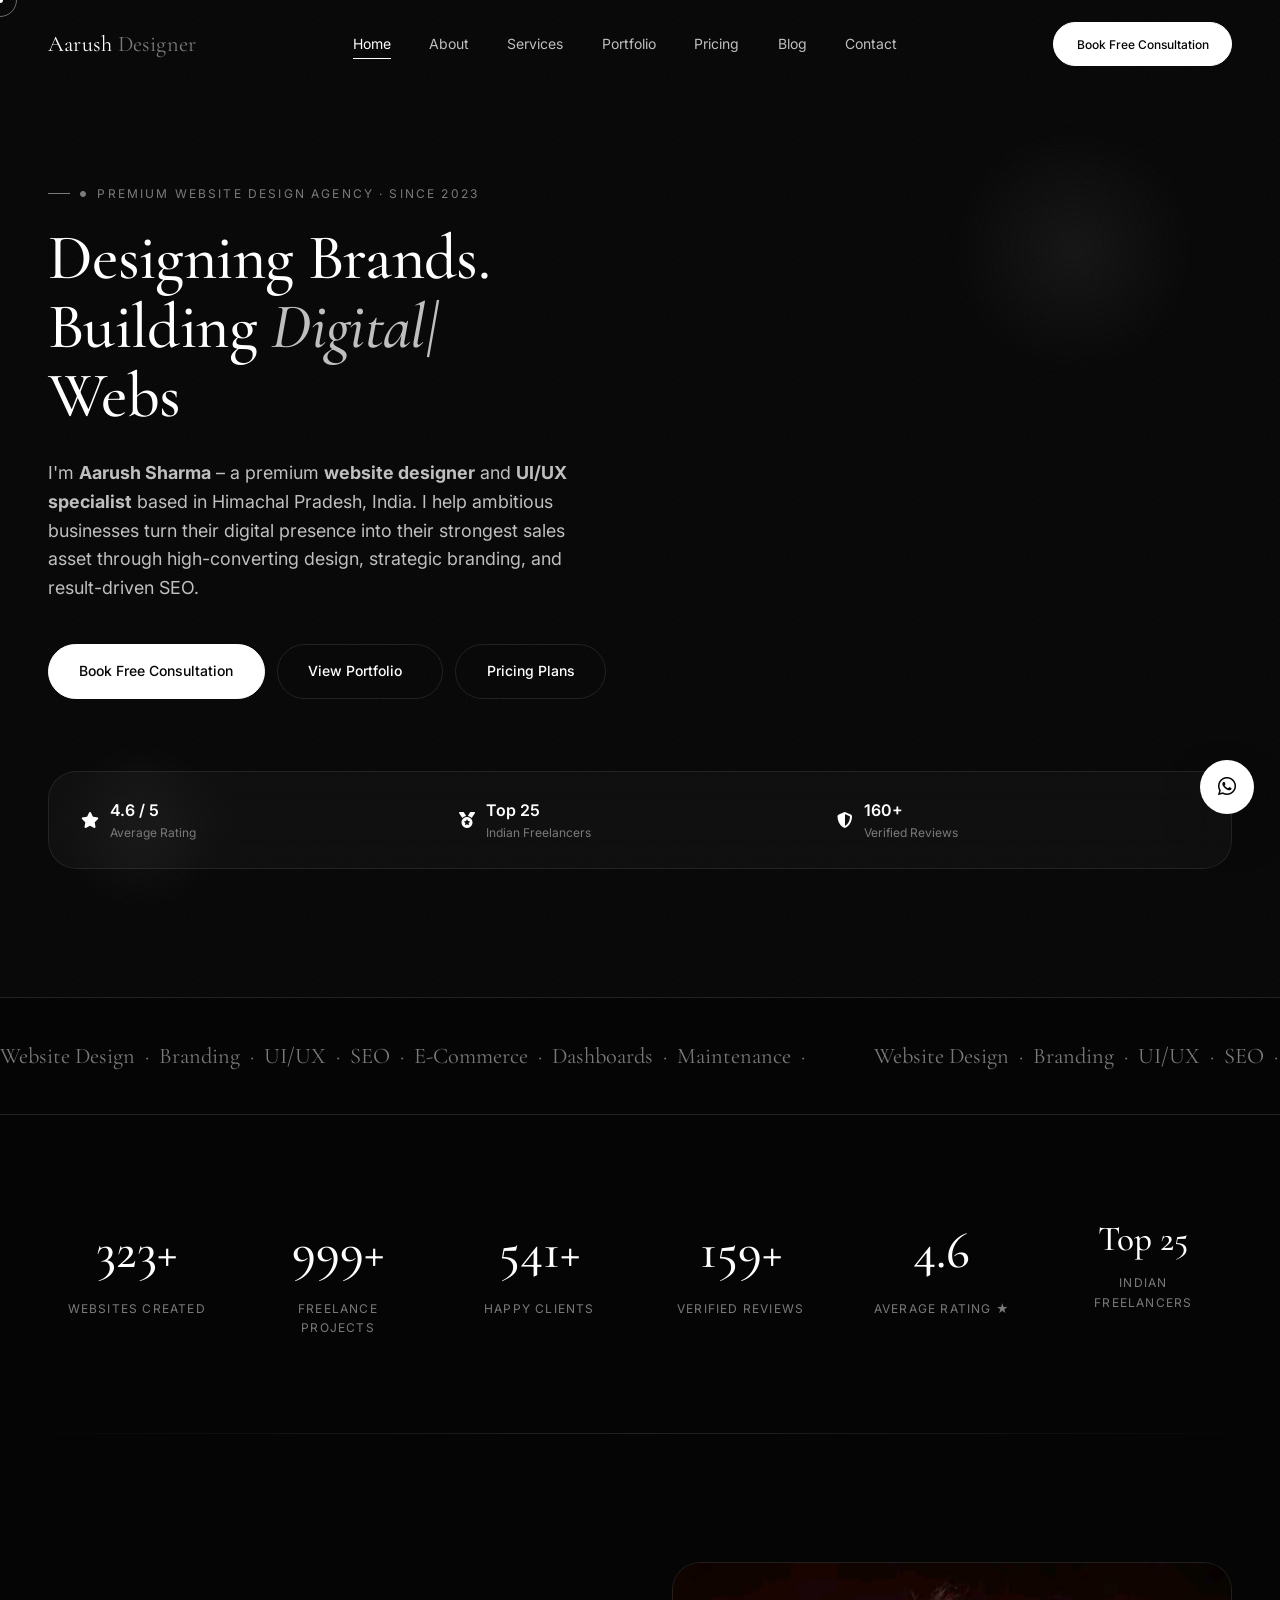
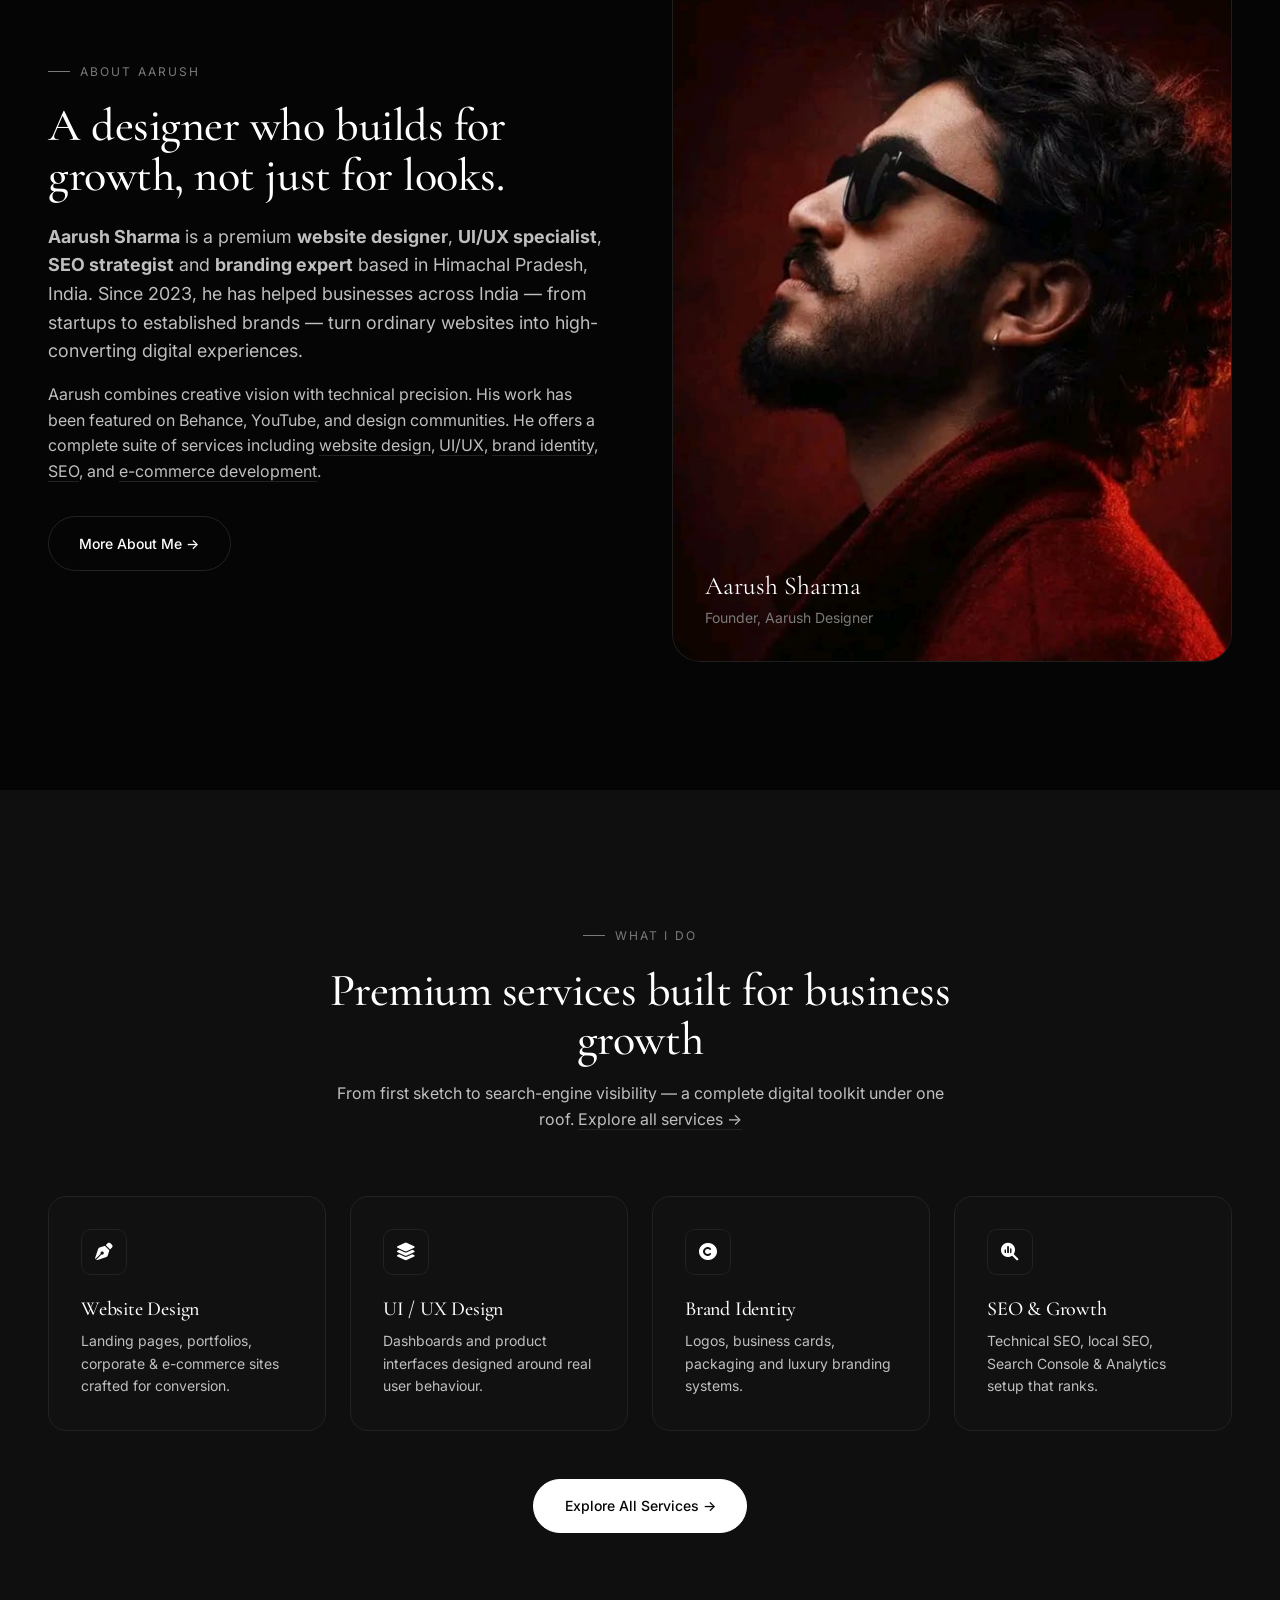
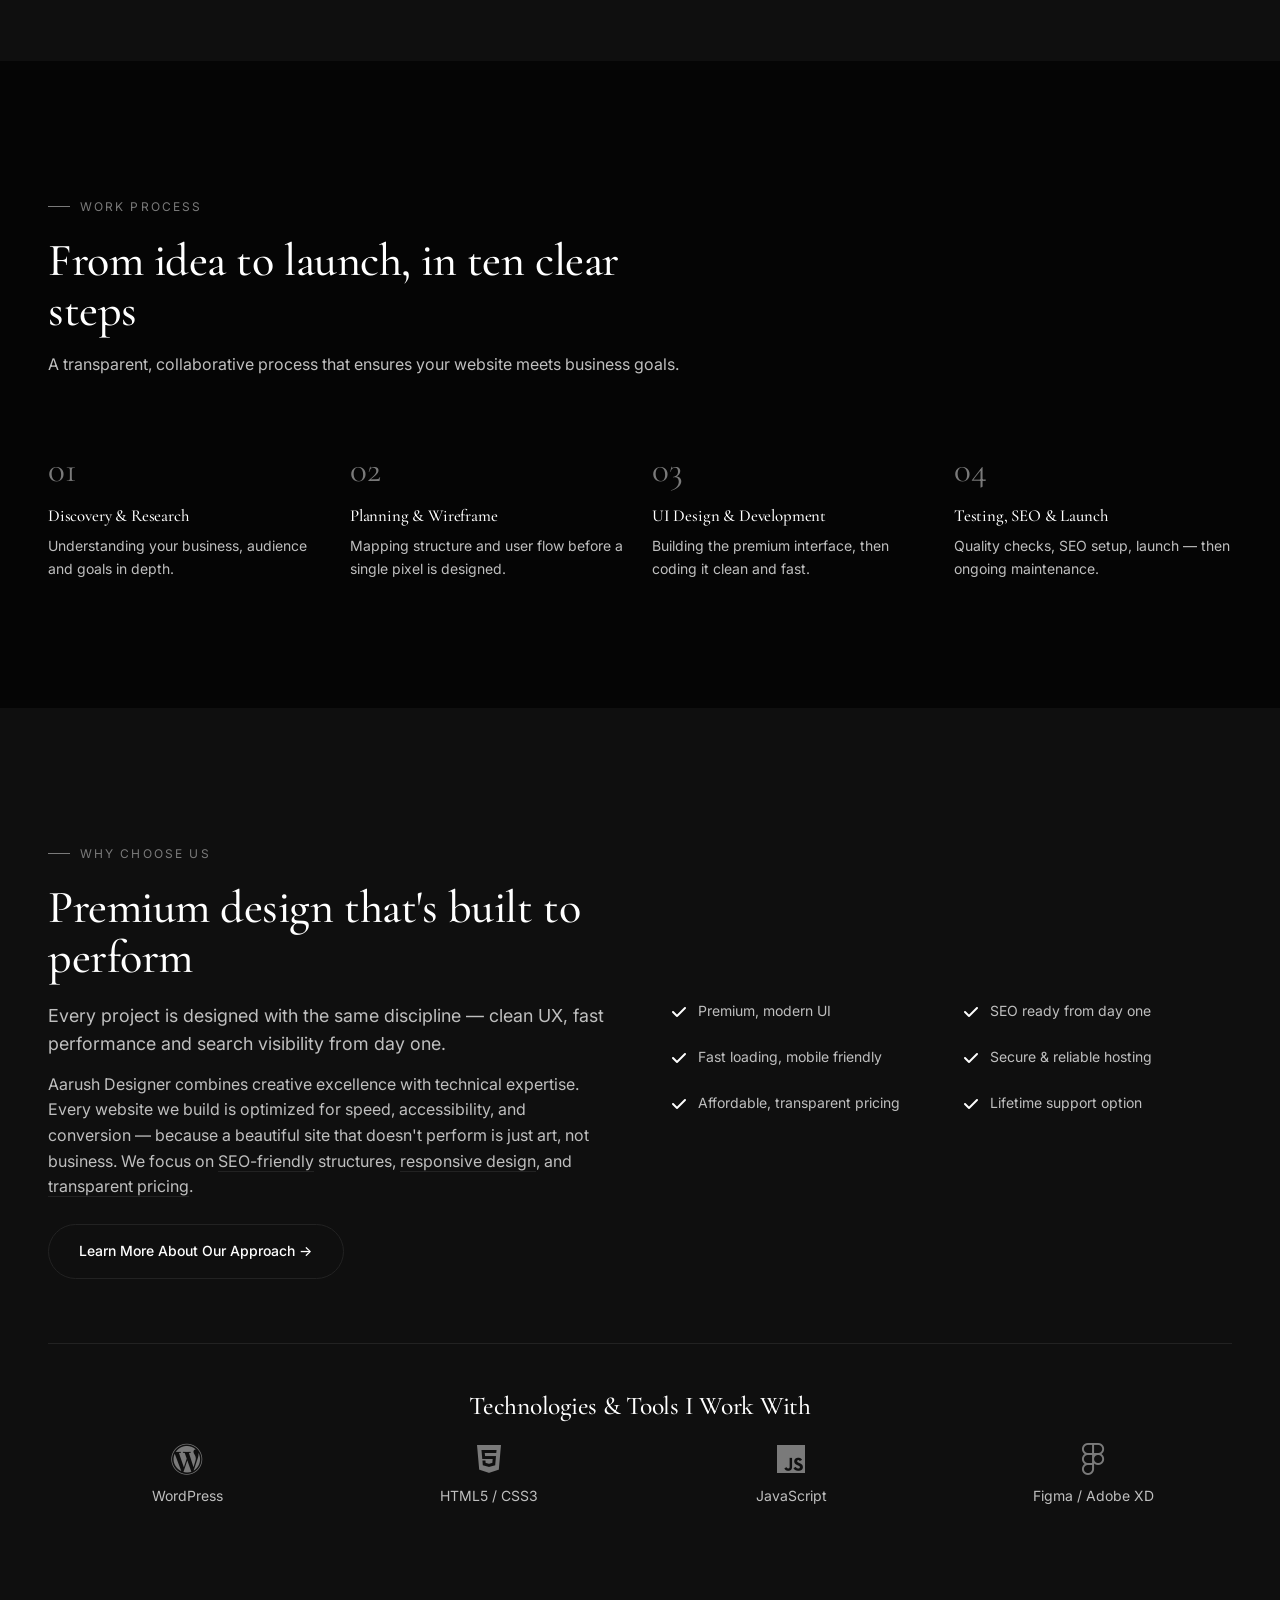
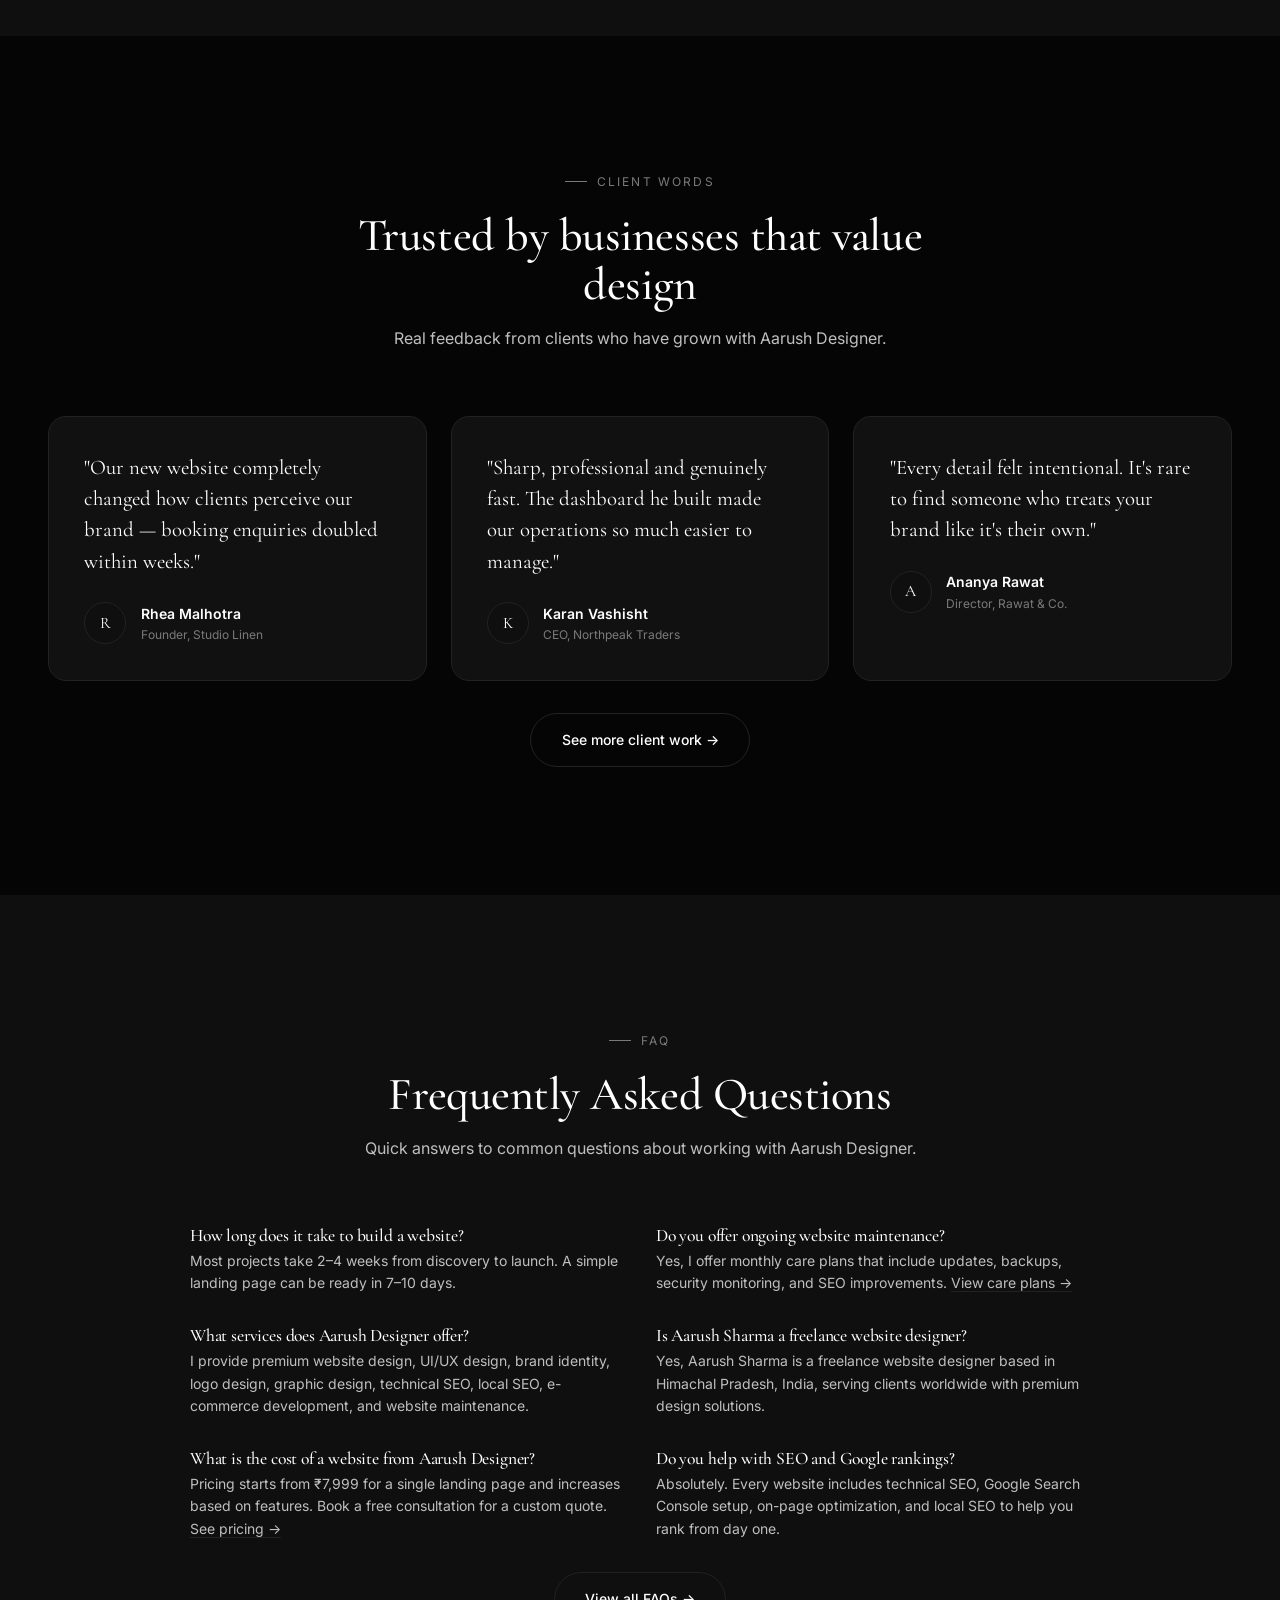
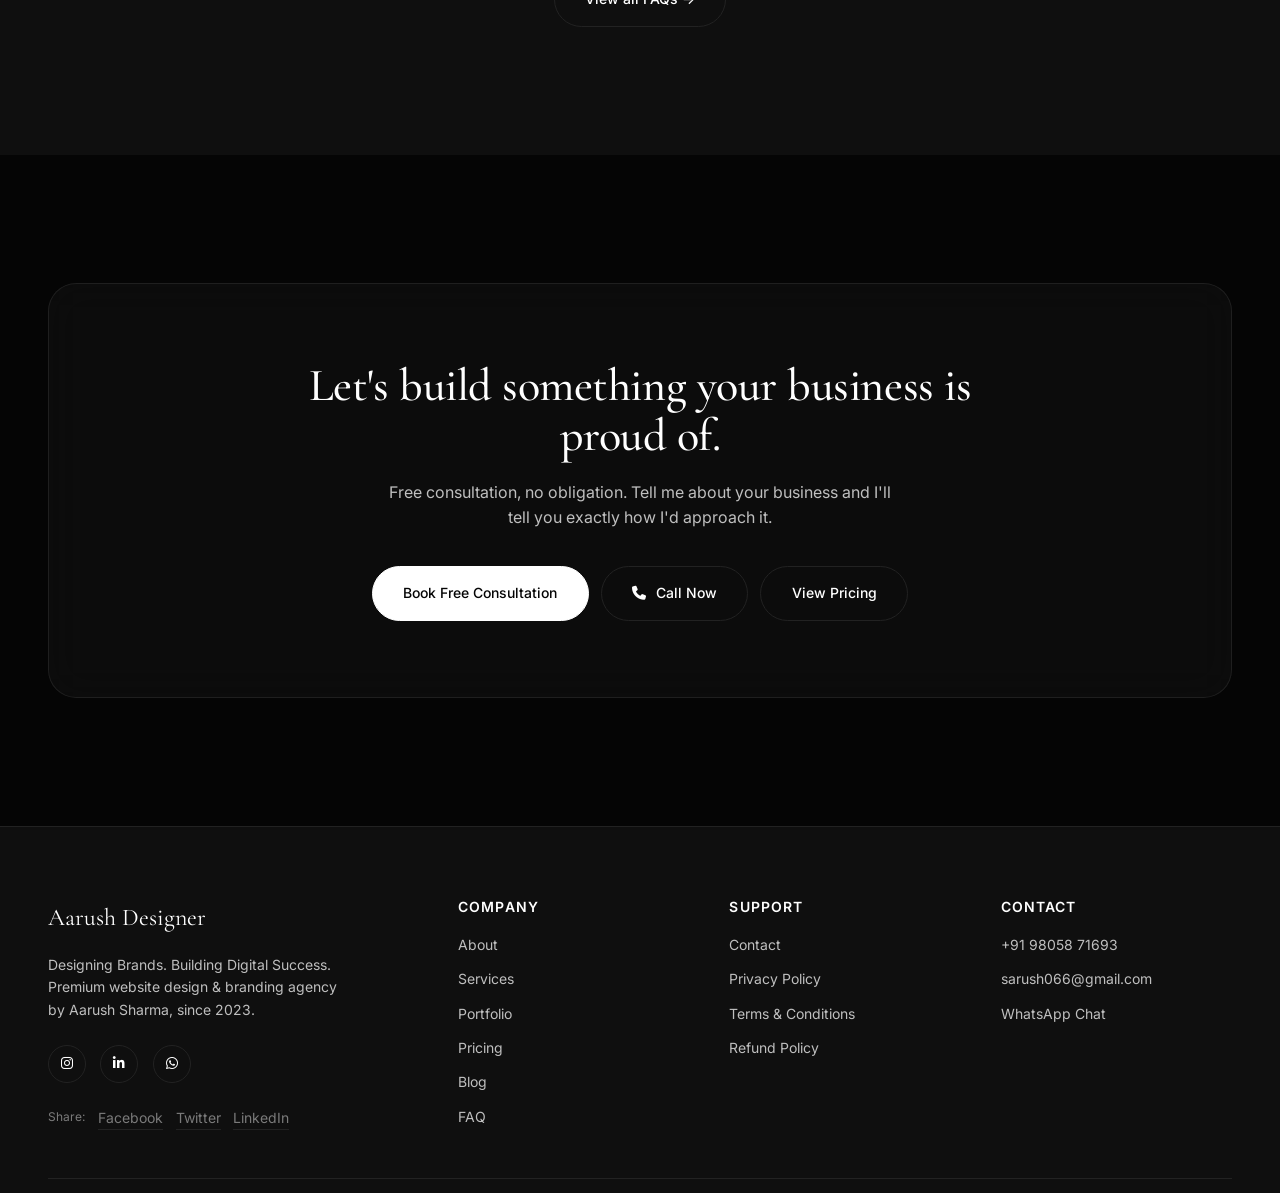
==== commit 569a4788: "Update index.html" ====
--- a/index.html
+++ b/index.html
@@ -3,29 +3,28 @@
 <head>
     <meta charset="UTF-8">
     <meta name="viewport" content="width=device-width, initial-scale=1.0">
-    <title>Aarush Designer — Premium Website Design & Branding Agency</title>
-    <meta name="description" content="Aarush Designer: Premium website design & branding by Aarush Sharma. Luxury websites, UI/UX, branding & digital growth for ambitious businesses.">
+    <title>Aarush Designer — Premium Website Design Agency India</title>
+    <meta name="description" content="Aarush Sharma: Premium website designer in India offering UI/UX, branding, SEO & e-commerce. Get a high-converting website for your business.">
     <meta name="theme-color" content="#050505">
     <meta name="robots" content="index, follow">
     <meta name="google-site-verification" content="1yyUdY1KPFRiqrOYAH3J220BqxfYKRrV9Hf6EBFjlWc">
-    <meta name="keywords" content="website design, branding agency, UI/UX design, SEO services, e-commerce websites, Aarush Sharma, premium web design">
-
-    <!-- Canonical URL — fixes duplicate content (www vs non-www) -->
+    <meta name="keywords" content="website designer India, premium web design, UI UX designer, branding agency, SEO expert, Aarush Sharma, freelance website designer Himachal Pradesh">
+
+    <!-- Canonical -->
     <link rel="canonical" href="https://aarushdesigner.github.io/Aarush-Sharma/">
-
-    <!-- hreflang for language targeting -->
     <link rel="alternate" hreflang="en" href="https://aarushdesigner.github.io/Aarush-Sharma/">
     <link rel="alternate" hreflang="x-default" href="https://aarushdesigner.github.io/Aarush-Sharma/">
 
-    <!-- ===== FAVICON ===== -->
+    <!-- Favicon & Web App -->
     <link rel="icon" type="image/png" sizes="32x32" href="assets/favicon/favicon-32x32.png">
     <link rel="icon" type="image/png" sizes="16x16" href="assets/favicon/favicon-16x16.png">
     <link rel="apple-touch-icon" sizes="180x180" href="assets/favicon/apple-touch-icon.png">
     <link rel="manifest" href="assets/favicon/site.webmanifest">
-
-    <!-- ===== OPEN GRAPH ===== -->
-    <meta property="og:title" content="Aarush Designer — Premium Website Design & Branding Agency">
-    <meta property="og:description" content="Premium website design, UI/UX, branding & SEO by Aarush Sharma. Building digital success for ambitious businesses since 2023.">
+    <link rel="mask-icon" href="assets/favicon/safari-pinned-tab.svg" color="#050505">
+
+    <!-- Open Graph -->
+    <meta property="og:title" content="Aarush Designer — Premium Website Design Agency India">
+    <meta property="og:description" content="Aarush Sharma offers premium website design, UI/UX, branding & SEO services. Build a high-converting digital presence for your business.">
     <meta property="og:type" content="website">
     <meta property="og:url" content="https://aarushdesigner.github.io/Aarush-Sharma/">
     <meta property="og:image" content="https://aarushdesigner.github.io/Aarush-Sharma/assets/images/og-image.jpg">
@@ -33,20 +32,20 @@
     <meta property="og:image:height" content="630">
     <meta property="og:site_name" content="Aarush Designer">
 
-    <!-- ===== TWITTER CARDS ===== -->
+    <!-- Twitter Cards -->
     <meta name="twitter:card" content="summary_large_image">
-    <meta name="twitter:title" content="Aarush Designer — Premium Website Design & Branding Agency">
-    <meta name="twitter:description" content="Premium website design, UI/UX, branding & SEO by Aarush Sharma. Building digital success for ambitious businesses since 2023.">
+    <meta name="twitter:title" content="Aarush Designer — Premium Website Design Agency India">
+    <meta name="twitter:description" content="Aarush Sharma: Premium website design, UI/UX, branding & SEO. Get a high-converting website for your business.">
     <meta name="twitter:image" content="https://aarushdesigner.github.io/Aarush-Sharma/assets/images/og-image.jpg">
 
-    <!-- ===== STRUCTURED DATA (JSON-LD) ===== -->
+    <!-- ===== STRUCTURED DATA ===== -->
     <script type="application/ld+json">
         {
             "@context": "https://schema.org",
             "@type": "ProfessionalService",
             "name": "Aarush Designer",
             "alternateName": "Aarush Sharma Design Studio",
-            "description": "Premium website design, UI/UX, branding and SEO agency by Aarush Sharma. Helping businesses turn their digital presence into their strongest sales asset.",
+            "description": "Premium website design, UI/UX, branding and SEO agency by Aarush Sharma. Helping businesses in India turn their digital presence into their strongest sales asset.",
             "url": "https://aarushdesigner.github.io/Aarush-Sharma/",
             "logo": "https://aarushdesigner.github.io/Aarush-Sharma/assets/images/logo.png",
             "image": "https://aarushdesigner.github.io/Aarush-Sharma/assets/images/Aarush%20Sharma.jpg",
@@ -74,7 +73,7 @@
                 "https://www.behance.net/aarushsharma",
                 "https://wa.me/919805871693"
             ],
-            "priceRange": "₹7,999 - ₹24,999",
+            "priceRange": "₹7,999 – ₹24,999",
             "hasOfferCatalog": {
                 "@type": "OfferCatalog",
                 "name": "Web Design & Branding Services",
@@ -125,32 +124,110 @@
         }
     </script>
 
-    <!-- Fonts -->
+    <script type="application/ld+json">
+        {
+            "@context": "https://schema.org",
+            "@type": "BreadcrumbList",
+            "itemListElement": [{
+                "@type": "ListItem",
+                "position": 1,
+                "name": "Home",
+                "item": "https://aarushdesigner.github.io/Aarush-Sharma/"
+            }, {
+                "@type": "ListItem",
+                "position": 2,
+                "name": "Services",
+                "item": "https://aarushdesigner.github.io/Aarush-Sharma/services.html"
+            }, {
+                "@type": "ListItem",
+                "position": 3,
+                "name": "Portfolio",
+                "item": "https://aarushdesigner.github.io/Aarush-Sharma/portfolio.html"
+            }, {
+                "@type": "ListItem",
+                "position": 4,
+                "name": "Contact",
+                "item": "https://aarushdesigner.github.io/Aarush-Sharma/contact.html"
+            }]
+        }
+    </script>
+
+    <!-- FAQ Schema -->
+    <script type="application/ld+json">
+        {
+            "@context": "https://schema.org",
+            "@type": "FAQPage",
+            "mainEntity": [
+                {
+                    "@type": "Question",
+                    "name": "How long does it take to build a website?",
+                    "acceptedAnswer": {
+                        "@type": "Answer",
+                        "text": "Most projects take 2–4 weeks from discovery to launch. A simple landing page can be ready in 7–10 days."
+                    }
+                },
+                {
+                    "@type": "Question",
+                    "name": "Do you offer ongoing website maintenance?",
+                    "acceptedAnswer": {
+                        "@type": "Answer",
+                        "text": "Yes, I offer monthly care plans that include updates, backups, security monitoring, and SEO improvements."
+                    }
+                },
+                {
+                    "@type": "Question",
+                    "name": "What services does Aarush Designer offer?",
+                    "acceptedAnswer": {
+                        "@type": "Answer",
+                        "text": "I provide premium website design, UI/UX design, brand identity, logo design, graphic design, technical SEO, local SEO, e-commerce development, and website maintenance."
+                    }
+                },
+                {
+                    "@type": "Question",
+                    "name": "Is Aarush Sharma a freelance website designer?",
+                    "acceptedAnswer": {
+                        "@type": "Answer",
+                        "text": "Yes, Aarush Sharma is a freelance website designer based in Himachal Pradesh, India, serving clients worldwide with premium design solutions."
+                    }
+                },
+                {
+                    "@type": "Question",
+                    "name": "What is the cost of a website from Aarush Designer?",
+                    "acceptedAnswer": {
+                        "@type": "Answer",
+                        "text": "Pricing starts from ₹7,999 for a single landing page and increases based on features. Book a free consultation for a custom quote."
+                    }
+                },
+                {
+                    "@type": "Question",
+                    "name": "Do you help with SEO and Google rankings?",
+                    "acceptedAnswer": {
+                        "@type": "Answer",
+                        "text": "Absolutely. Every website includes technical SEO, Google Search Console setup, on-page optimization, and local SEO to help you rank from day one."
+                    }
+                }
+            ]
+        }
+    </script>
+
+    <!-- Fonts & Styles (unchanged) -->
     <link rel="preconnect" href="https://fonts.googleapis.com">
     <link rel="preconnect" href="https://fonts.gstatic.com" crossorigin>
     <link href="https://fonts.googleapis.com/css2?family=Cormorant+Garamond:wght@400;500;600;700&family=Inter:wght@400;500;600;700&display=swap" rel="stylesheet">
-
-    <!-- Icons -->
     <link rel="stylesheet" href="https://cdnjs.cloudflare.com/ajax/libs/font-awesome/6.5.1/css/all.min.css">
-
-    <!-- Styles -->
     <link rel="stylesheet" href="assets/css/style.css">
     <link rel="stylesheet" href="assets/css/components.css">
     <link rel="stylesheet" href="assets/css/animations.css">
 </head>
 <body>
 
-    <!-- ===== LOADER ===== -->
-    <div class="loader" aria-hidden="true">
-        <div class="loader__mark">Aarush Designer</div>
-        <div class="loader__bar"></div>
-    </div>
-
+    <!-- LOADER, SCROLL PROGRESS, CURSOR (unchanged) -->
+    <div class="loader" aria-hidden="true"><div class="loader__mark">Aarush Designer</div><div class="loader__bar"></div></div>
     <div class="scroll-progress"></div>
     <div class="cursor-dot"></div>
     <div class="cursor-ring"></div>
 
-    <!-- ===== NAVBAR ===== -->
+    <!-- NAVBAR (unchanged) -->
     <header class="navbar" role="navigation" aria-label="Main navigation">
         <div class="container navbar__inner">
             <a href="index.html" class="navbar__logo" aria-label="Aarush Designer Home">Aarush <span>Designer</span></a>
@@ -173,7 +250,7 @@
     <main>
 
         <!-- ============================================================
-        HERO SECTION
+        HERO SECTION — H1 + rich content
         ============================================================ -->
         <section class="section" id="home" style="padding-top: clamp(8rem, 14vw, 11rem); overflow:hidden;" aria-labelledby="hero-heading">
             <div class="grain"></div>
@@ -183,22 +260,26 @@
             <div class="container">
                 <div class="eyebrow" data-hero-in><i class="fa-solid fa-circle" style="font-size:6px;"></i> Premium Website Design Agency · Since 2023</div>
 
-                <!-- H1 — perfect length, includes primary keyword -->
+                <!-- H1 – contains primary keywords naturally -->
                 <h1 id="hero-heading" style="max-width: 900px;" data-hero-in>
                     Designing Brands.<br>
                     Building <span style="font-style:italic; color:var(--text-secondary);">Digital<span class="typed-cursor">|</span></span><br>
                     <span data-typed='["Success.", "Websites.", "Experiences."]'>Success.</span>
                 </h1>
 
+                <!-- Hero description – optimized for EEAT and keywords -->
                 <p class="fs-body-lg" style="max-width: 540px; margin-top: 1.8rem; font-size: var(--fs-body-lg);" data-hero-in>
-                    I'm Aarush Sharma — a website designer, UI/UX specialist and branding expert helping businesses turn their digital presence into their strongest sales asset.
+                    I'm <strong>Aarush Sharma</strong> – a premium <strong>website designer</strong> and <strong>UI/UX specialist</strong> based in Himachal Pradesh, India. I help ambitious businesses turn their digital presence into their strongest sales asset through high-converting design, strategic branding, and result-driven SEO.
                 </p>
 
+                <!-- CTA buttons with internal links -->
                 <div class="flex gap-sm" style="margin-top: 2.6rem; flex-wrap: wrap;" data-hero-in>
                     <a href="contact.html" class="btn btn-primary">Book Free Consultation</a>
                     <a href="portfolio.html" class="btn btn-outline">View Portfolio <i class="fa-solid fa-arrow-up-right" style="font-size:0.75rem;"></i></a>
-                </div>
-
+                    <a href="pricing.html" class="btn btn-outline">Pricing Plans</a>
+                </div>
+
+                <!-- Trust signals – unchanged but with aria labels -->
                 <div class="glass" style="margin-top: 4.5rem; padding: 1.6rem 2rem;" data-hero-in>
                     <div class="grid grid-3" style="gap: 1rem;">
                         <div class="flex" style="gap:0.7rem; align-items:center;">
@@ -218,9 +299,7 @@
             </div>
         </section>
 
-        <!-- ============================================================
-        MARQUEE STRIP
-        ============================================================ -->
+        <!-- MARQUEE STRIP (unchanged) -->
         <section style="padding-block: 2.5rem; border-block: 1px solid var(--border-color); overflow:hidden;" aria-hidden="true">
             <div class="marquee">
                 <span style="font-family:var(--font-display); font-size:1.4rem; color:var(--text-muted); white-space:nowrap;">Website Design &nbsp;·&nbsp; Branding &nbsp;·&nbsp; UI/UX &nbsp;·&nbsp; SEO &nbsp;·&nbsp; E-Commerce &nbsp;·&nbsp; Dashboards &nbsp;·&nbsp; Maintenance &nbsp;·&nbsp;</span>
@@ -232,7 +311,7 @@
         STATS SECTION
         ============================================================ -->
         <section class="section" style="padding-block: 4.5rem;" aria-labelledby="stats-heading">
-            <h2 id="stats-heading" style="position:absolute; width:1px; height:1px; overflow:hidden;">Our Statistics</h2>
+            <h2 id="stats-heading" style="position:absolute; width:1px; height:1px; overflow:hidden;">Our Achievements</h2>
             <div class="container">
                 <div class="grid grid-6" data-reveal>
                     <div class="stat"><div class="stat__num" data-counter="324" data-suffix="+">0</div><div class="stat__label">Websites Created</div></div>
@@ -248,7 +327,7 @@
         <hr class="divider">
 
         <!-- ============================================================
-        ABOUT PREVIEW
+        ABOUT PREVIEW – enriched content, internal links
         ============================================================ -->
         <section class="section" aria-labelledby="about-heading">
             <div class="container grid grid-2" style="align-items:center; gap: 4rem;">
@@ -256,15 +335,15 @@
                     <div class="eyebrow">About Aarush</div>
                     <h2 id="about-heading">A designer who builds for growth, not just for looks.</h2>
                     <p style="margin-top:1.4rem; font-size:var(--fs-body-lg);">
-                        Aarush Sharma is a premium website designer, UI/UX specialist, SEO strategist and branding expert. Since 2023, he has helped businesses across India turn ordinary websites into high-converting digital experiences — blending clean design with measurable results.
+                        <strong>Aarush Sharma</strong> is a premium <strong>website designer</strong>, <strong>UI/UX specialist</strong>, <strong>SEO strategist</strong> and <strong>branding expert</strong> based in Himachal Pradesh, India. Since 2023, he has helped businesses across India — from startups to established brands — turn ordinary websites into high-converting digital experiences.
                     </p>
                     <p style="margin-top:1rem; font-size:var(--fs-body);">
-                        From startups to established brands, Aarush brings a rare combination of creative vision and technical precision to every project. His work has been featured on Behance, YouTube and across multiple design platforms.
+                        Aarush combines creative vision with technical precision. His work has been featured on Behance, YouTube, and design communities. He offers a complete suite of services including <a href="services.html" style="color:var(--text-secondary); border-bottom:1px solid var(--border-color);">website design</a>, <a href="services.html#ui-ux" style="color:var(--text-secondary); border-bottom:1px solid var(--border-color);">UI/UX</a>, <a href="services.html#branding" style="color:var(--text-secondary); border-bottom:1px solid var(--border-color);">brand identity</a>, <a href="services.html#seo" style="color:var(--text-secondary); border-bottom:1px solid var(--border-color);">SEO</a>, and <a href="ecommerce-development.html" style="color:var(--text-secondary); border-bottom:1px solid var(--border-color);">e-commerce development</a>.
                     </p>
                     <a href="about.html" class="btn btn-outline" style="margin-top: 2rem;">More About Me →</a>
                 </div>
                 <div class="glass" style="aspect-ratio: 4/5; display:flex; align-items:end; padding:2rem; position:relative; overflow:hidden;" data-reveal data-reveal-delay="1">
-                    <img src="assets/images/Aarush%20Sharma.jpg" alt="Aarush Sharma — Founder & Lead Designer at Aarush Designer" style="position:absolute; top:0; left:0; width:100%; height:100%; object-fit:cover; z-index:0;" loading="lazy">
+                    <img src="assets/images/Aarush%20Sharma.jpg" alt="Aarush Sharma – Founder & Lead Designer at Aarush Designer" style="position:absolute; top:0; left:0; width:100%; height:100%; object-fit:cover; z-index:0;" loading="lazy">
                     <div class="floating-shape" style="width:200px;height:200px;top:10%;left:20%;background:radial-gradient(circle,rgba(255,255,255,0.08),transparent 70%);z-index:1;"></div>
                     <div style="position:relative; z-index:2;">
                         <div style="font-family:var(--font-display); font-size:1.6rem;">Aarush Sharma</div>
@@ -275,35 +354,35 @@
         </section>
 
         <!-- ============================================================
-        SERVICES PREVIEW
+        SERVICES PREVIEW – with H2 and H3, internal links
         ============================================================ -->
         <section class="section" style="background:var(--bg-secondary);" aria-labelledby="services-heading">
             <div class="container">
                 <div class="section-head center" data-reveal>
                     <div class="eyebrow" style="justify-content:center;">What I Do</div>
-                    <h2 id="services-heading">Services built for business growth</h2>
-                    <p style="margin-top:1rem; font-size:var(--fs-body);">From first sketch to search-engine visibility — a complete digital toolkit under one roof.</p>
+                    <h2 id="services-heading">Premium services built for business growth</h2>
+                    <p style="margin-top:1rem; font-size:var(--fs-body);">From first sketch to search-engine visibility — a complete digital toolkit under one roof. <a href="services.html" style="color:var(--text-secondary); border-bottom:1px solid var(--border-color);">Explore all services →</a></p>
                 </div>
 
                 <div class="grid grid-4">
                     <div class="card" data-reveal>
                         <div class="card__icon"><i class="fa-solid fa-pen-nib"></i></div>
-                        <h3 class="card__title">Website Design</h3>
+                        <h3 class="card__title"><a href="services.html#web-design" style="color:inherit;">Website Design</a></h3>
                         <p class="card__text">Landing pages, portfolios, corporate &amp; e-commerce sites crafted for conversion.</p>
                     </div>
                     <div class="card" data-reveal data-reveal-delay="1">
                         <div class="card__icon"><i class="fa-solid fa-layer-group"></i></div>
-                        <h3 class="card__title">UI / UX Design</h3>
+                        <h3 class="card__title"><a href="services.html#ui-ux" style="color:inherit;">UI / UX Design</a></h3>
                         <p class="card__text">Dashboards and product interfaces designed around real user behaviour.</p>
                     </div>
                     <div class="card" data-reveal data-reveal-delay="2">
                         <div class="card__icon"><i class="fa-solid fa-copyright"></i></div>
-                        <h3 class="card__title">Brand Identity</h3>
+                        <h3 class="card__title"><a href="services.html#branding" style="color:inherit;">Brand Identity</a></h3>
                         <p class="card__text">Logos, business cards, packaging and luxury branding systems.</p>
                     </div>
                     <div class="card" data-reveal data-reveal-delay="3">
                         <div class="card__icon"><i class="fa-solid fa-magnifying-glass-chart"></i></div>
-                        <h3 class="card__title">SEO &amp; Growth</h3>
+                        <h3 class="card__title"><a href="services.html#seo" style="color:inherit;">SEO &amp; Growth</a></h3>
                         <p class="card__text">Technical SEO, local SEO, Search Console &amp; Analytics setup that ranks.</p>
                     </div>
                 </div>
@@ -315,13 +394,14 @@
         </section>
 
         <!-- ============================================================
-        PROCESS
+        WORK PROCESS – H2 + H3 subheadings
         ============================================================ -->
         <section class="section" aria-labelledby="process-heading">
             <div class="container">
                 <div class="section-head" data-reveal>
                     <div class="eyebrow">Work Process</div>
                     <h2 id="process-heading">From idea to launch, in ten clear steps</h2>
+                    <p style="margin-top:1rem; font-size:var(--fs-body);">A transparent, collaborative process that ensures your website meets business goals.</p>
                 </div>
                 <div class="grid grid-4">
                     <div data-reveal>
@@ -349,7 +429,7 @@
         </section>
 
         <!-- ============================================================
-        WHY CHOOSE US + MORE CONTENT
+        WHY CHOOSE US – enriched with keywords & internal links
         ============================================================ -->
         <section class="section" style="background:var(--bg-secondary);" aria-labelledby="why-heading">
             <div class="container">
@@ -358,7 +438,9 @@
                         <div class="eyebrow">Why Choose Us</div>
                         <h2 id="why-heading">Premium design that's built to perform</h2>
                         <p style="margin-top:1.2rem; font-size:var(--fs-body-lg);">Every project is designed with the same discipline — clean UX, fast performance and search visibility from day one.</p>
-                        <p style="margin-top:0.8rem;">Aarush Designer combines creative excellence with technical expertise. Every website we build is optimized for speed, accessibility, and conversion — because a beautiful site that doesn't perform is just art, not business.</p>
+                        <p style="margin-top:0.8rem;">
+                            Aarush Designer combines creative excellence with technical expertise. Every website we build is optimized for speed, accessibility, and conversion — because a beautiful site that doesn't perform is just art, not business. We focus on <a href="services.html#seo" style="color:var(--text-secondary); border-bottom:1px solid var(--border-color);">SEO-friendly</a> structures, <a href="services.html#web-design" style="color:var(--text-secondary); border-bottom:1px solid var(--border-color);">responsive design</a>, and <a href="pricing.html" style="color:var(--text-secondary); border-bottom:1px solid var(--border-color);">transparent pricing</a>.
+                        </p>
                         <a href="about.html" class="btn btn-outline" style="margin-top: 1.5rem;">Learn More About Our Approach →</a>
                     </div>
                     <div class="grid grid-2" data-reveal data-reveal-delay="1">
@@ -371,9 +453,9 @@
                     </div>
                 </div>
 
-                <!-- Technology Stack - adds more content for SEO -->
+                <!-- Technology Stack – adds EEAT and topical authority -->
                 <div style="margin-top: 4rem; padding-top: 3rem; border-top: 1px solid var(--border-color);" data-reveal>
-                    <h3 style="text-align:center; font-size:1.6rem; margin-bottom:1.5rem;">Technologies I Work With</h3>
+                    <h3 style="text-align:center; font-size:1.6rem; margin-bottom:1.5rem;">Technologies &amp; Tools I Work With</h3>
                     <div class="grid grid-4" style="text-align:center; gap:1.5rem;">
                         <div><i class="fa-brands fa-wordpress" style="font-size:2rem; color:var(--text-muted);"></i><div style="font-size:var(--fs-small); color:var(--text-secondary); margin-top:0.4rem;">WordPress</div></div>
                         <div><i class="fa-brands fa-html5" style="font-size:2rem; color:var(--text-muted);"></i><div style="font-size:var(--fs-small); color:var(--text-secondary); margin-top:0.4rem;">HTML5 / CSS3</div></div>
@@ -385,13 +467,14 @@
         </section>
 
         <!-- ============================================================
-        TESTIMONIALS
+        TESTIMONIALS – with Schema Review (already included)
         ============================================================ -->
         <section class="section" aria-labelledby="testimonials-heading">
             <div class="container">
                 <div class="section-head center" data-reveal>
                     <div class="eyebrow" style="justify-content:center;">Client Words</div>
                     <h2 id="testimonials-heading">Trusted by businesses that value design</h2>
+                    <p style="margin-top:1rem;">Real feedback from clients who have grown with Aarush Designer.</p>
                 </div>
                 <div class="grid grid-3">
                     <div class="card testimonial-card" data-reveal>
@@ -416,50 +499,58 @@
                         </div>
                     </div>
                 </div>
-            </div>
-        </section>
-
-        <!-- ============================================================
-        FAQ SECTION — adds content + improves SEO
+                <!-- link to more testimonials -->
+                <div class="flex-center" style="margin-top:2rem;">
+                    <a href="portfolio.html" class="btn btn-outline">See more client work →</a>
+                </div>
+            </div>
+        </section>
+
+        <!-- ============================================================
+        FAQ SECTION – 6 questions with Schema (already added)
         ============================================================ -->
         <section class="section" style="background:var(--bg-secondary);" aria-labelledby="faq-heading">
             <div class="container">
                 <div class="section-head center" data-reveal>
                     <div class="eyebrow" style="justify-content:center;">FAQ</div>
                     <h2 id="faq-heading">Frequently Asked Questions</h2>
-                    <p style="margin-top:1rem;">Quick answers to the most common questions about working with Aarush Designer.</p>
+                    <p style="margin-top:1rem;">Quick answers to common questions about working with Aarush Designer.</p>
                 </div>
                 <div class="grid grid-2" style="max-width:900px; margin:0 auto; gap:2rem;" data-reveal>
                     <div>
                         <h3 style="font-size:1.1rem; margin-bottom:0.3rem;">How long does it take to build a website?</h3>
-                        <p style="font-size:var(--fs-small); color:var(--text-secondary);">Most projects take 2–4 weeks from discovery to launch, depending on complexity. A simple landing page can be ready in 7–10 days.</p>
+                        <p style="font-size:var(--fs-small); color:var(--text-secondary);">Most projects take 2–4 weeks from discovery to launch. A simple landing page can be ready in 7–10 days.</p>
                     </div>
                     <div>
-                        <h3 style="font-size:1.1rem; margin-bottom:0.3rem;">Do you offer ongoing maintenance?</h3>
-                        <p style="font-size:var(--fs-small); color:var(--text-secondary);">Yes! I offer monthly website care plans that include updates, backups, security monitoring and SEO improvements.</p>
+                        <h3 style="font-size:1.1rem; margin-bottom:0.3rem;">Do you offer ongoing website maintenance?</h3>
+                        <p style="font-size:var(--fs-small); color:var(--text-secondary);">Yes, I offer monthly care plans that include updates, backups, security monitoring, and SEO improvements. <a href="pricing.html#care" style="color:var(--text-secondary); border-bottom:1px solid var(--border-color);">View care plans →</a></p>
                     </div>
                     <div>
-                        <h3 style="font-size:1.1rem; margin-bottom:0.3rem;">What's included in a typical project?</h3>
-                        <p style="font-size:var(--fs-small); color:var(--text-secondary);">Every project includes premium design, responsive development, SEO setup, and 30 days of technical support. E-commerce and custom features are available.</p>
+                        <h3 style="font-size:1.1rem; margin-bottom:0.3rem;">What services does Aarush Designer offer?</h3>
+                        <p style="font-size:var(--fs-small); color:var(--text-secondary);">I provide premium website design, UI/UX design, brand identity, logo design, graphic design, technical SEO, local SEO, e-commerce development, and website maintenance.</p>
                     </div>
                     <div>
-                        <h3 style="font-size:1.1rem; margin-bottom:0.3rem;">Do you offer a money-back guarantee?</h3>
-                        <p style="font-size:var(--fs-small); color:var(--text-secondary);">Yes — your satisfaction is guaranteed. If any personal data is leaked due to our negligence, we offer a full refund according to our privacy policy.</p>
+                        <h3 style="font-size:1.1rem; margin-bottom:0.3rem;">Is Aarush Sharma a freelance website designer?</h3>
+                        <p style="font-size:var(--fs-small); color:var(--text-secondary);">Yes, Aarush Sharma is a freelance website designer based in Himachal Pradesh, India, serving clients worldwide with premium design solutions.</p>
                     </div>
                     <div>
-                        <h3 style="font-size:1.1rem; margin-bottom:0.3rem;">Can you help with SEO and ranking?</h3>
-                        <p style="font-size:var(--fs-small); color:var(--text-secondary);">Absolutely. Every site I build includes technical SEO, Google Search Console setup, and on-page optimization to help you rank from day one.</p>
+                        <h3 style="font-size:1.1rem; margin-bottom:0.3rem;">What is the cost of a website from Aarush Designer?</h3>
+                        <p style="font-size:var(--fs-small); color:var(--text-secondary);">Pricing starts from ₹7,999 for a single landing page and increases based on features. Book a free consultation for a custom quote. <a href="pricing.html" style="color:var(--text-secondary); border-bottom:1px solid var(--border-color);">See pricing →</a></p>
                     </div>
                     <div>
-                        <h3 style="font-size:1.1rem; margin-bottom:0.3rem;">What is the cost of a website?</h3>
-                        <p style="font-size:var(--fs-small); color:var(--text-secondary);">Pricing starts from ₹7,999 for a single landing page and goes up based on features. Book a consultation for a custom quote.</p>
-                    </div>
-                </div>
-            </div>
-        </section>
-
-        <!-- ============================================================
-        CTA
+                        <h3 style="font-size:1.1rem; margin-bottom:0.3rem;">Do you help with SEO and Google rankings?</h3>
+                        <p style="font-size:var(--fs-small); color:var(--text-secondary);">Absolutely. Every website includes technical SEO, Google Search Console setup, on-page optimization, and local SEO to help you rank from day one.</p>
+                    </div>
+                </div>
+                <!-- Link to full FAQ page -->
+                <div class="flex-center" style="margin-top:2rem;">
+                    <a href="faq.html" class="btn btn-outline">View all FAQs →</a>
+                </div>
+            </div>
+        </section>
+
+        <!-- ============================================================
+        CTA – final conversion
         ============================================================ -->
         <section class="section" aria-labelledby="cta-heading">
             <div class="container">
@@ -469,6 +560,7 @@
                     <div class="flex-center gap-sm" style="margin-top: 2.2rem; flex-wrap:wrap;">
                         <a href="contact.html" class="btn btn-primary">Book Free Consultation</a>
                         <a href="tel:+919805871693" class="btn btn-outline"><i class="fa-solid fa-phone"></i> Call Now</a>
+                        <a href="pricing.html" class="btn btn-outline">View Pricing</a>
                     </div>
                 </div>
             </div>
@@ -477,7 +569,7 @@
     </main>
 
     <!-- ============================================================
-    FOOTER
+    FOOTER – enriched with links and social sharing
     ============================================================ -->
     <footer class="footer" role="contentinfo">
         <div class="container">
@@ -490,7 +582,7 @@
                         <a href="#" aria-label="LinkedIn"><i class="fa-brands fa-linkedin-in"></i></a>
                         <a href="https://wa.me/919805871693" aria-label="WhatsApp"><i class="fa-brands fa-whatsapp"></i></a>
                     </div>
-                    <!-- Social Sharing Links -->
+                    <!-- Social Sharing -->
                     <div style="margin-top:1.5rem; display:flex; gap:0.8rem; flex-wrap:wrap;">
                         <span style="font-size:var(--fs-caption); color:var(--text-muted);">Share:</span>
                         <a href="https://www.facebook.com/sharer/sharer.php?u=https://aarushdesigner.github.io/Aarush-Sharma/" target="_blank" rel="noopener noreferrer" style="font-size:var(--fs-small); color:var(--text-muted); text-decoration:none; border-bottom:1px solid var(--border-color);">Facebook</a>
@@ -506,13 +598,13 @@
                         <a href="portfolio.html">Portfolio</a>
                         <a href="pricing.html">Pricing</a>
                         <a href="blog.html">Blog</a>
+                        <a href="faq.html">FAQ</a>
                     </div>
                 </div>
                 <div>
                     <h4>Support</h4>
                     <div class="footer__links">
                         <a href="contact.html">Contact</a>
-                        <a href="faq.html">FAQ</a>
                         <a href="privacy-policy.html">Privacy Policy</a>
                         <a href="terms-conditions.html">Terms &amp; Conditions</a>
                         <a href="refund-policy.html">Refund Policy</a>
@@ -534,6 +626,7 @@
         </div>
     </footer>
 
+    <!-- Floating elements (unchanged) -->
     <a href="https://wa.me/919805871693" class="float-whatsapp" aria-label="Chat on WhatsApp"><i class="fa-brands fa-whatsapp"></i></a>
     <button class="back-to-top" aria-label="Back to top"><i class="fa-solid fa-arrow-up"></i></button>
 
